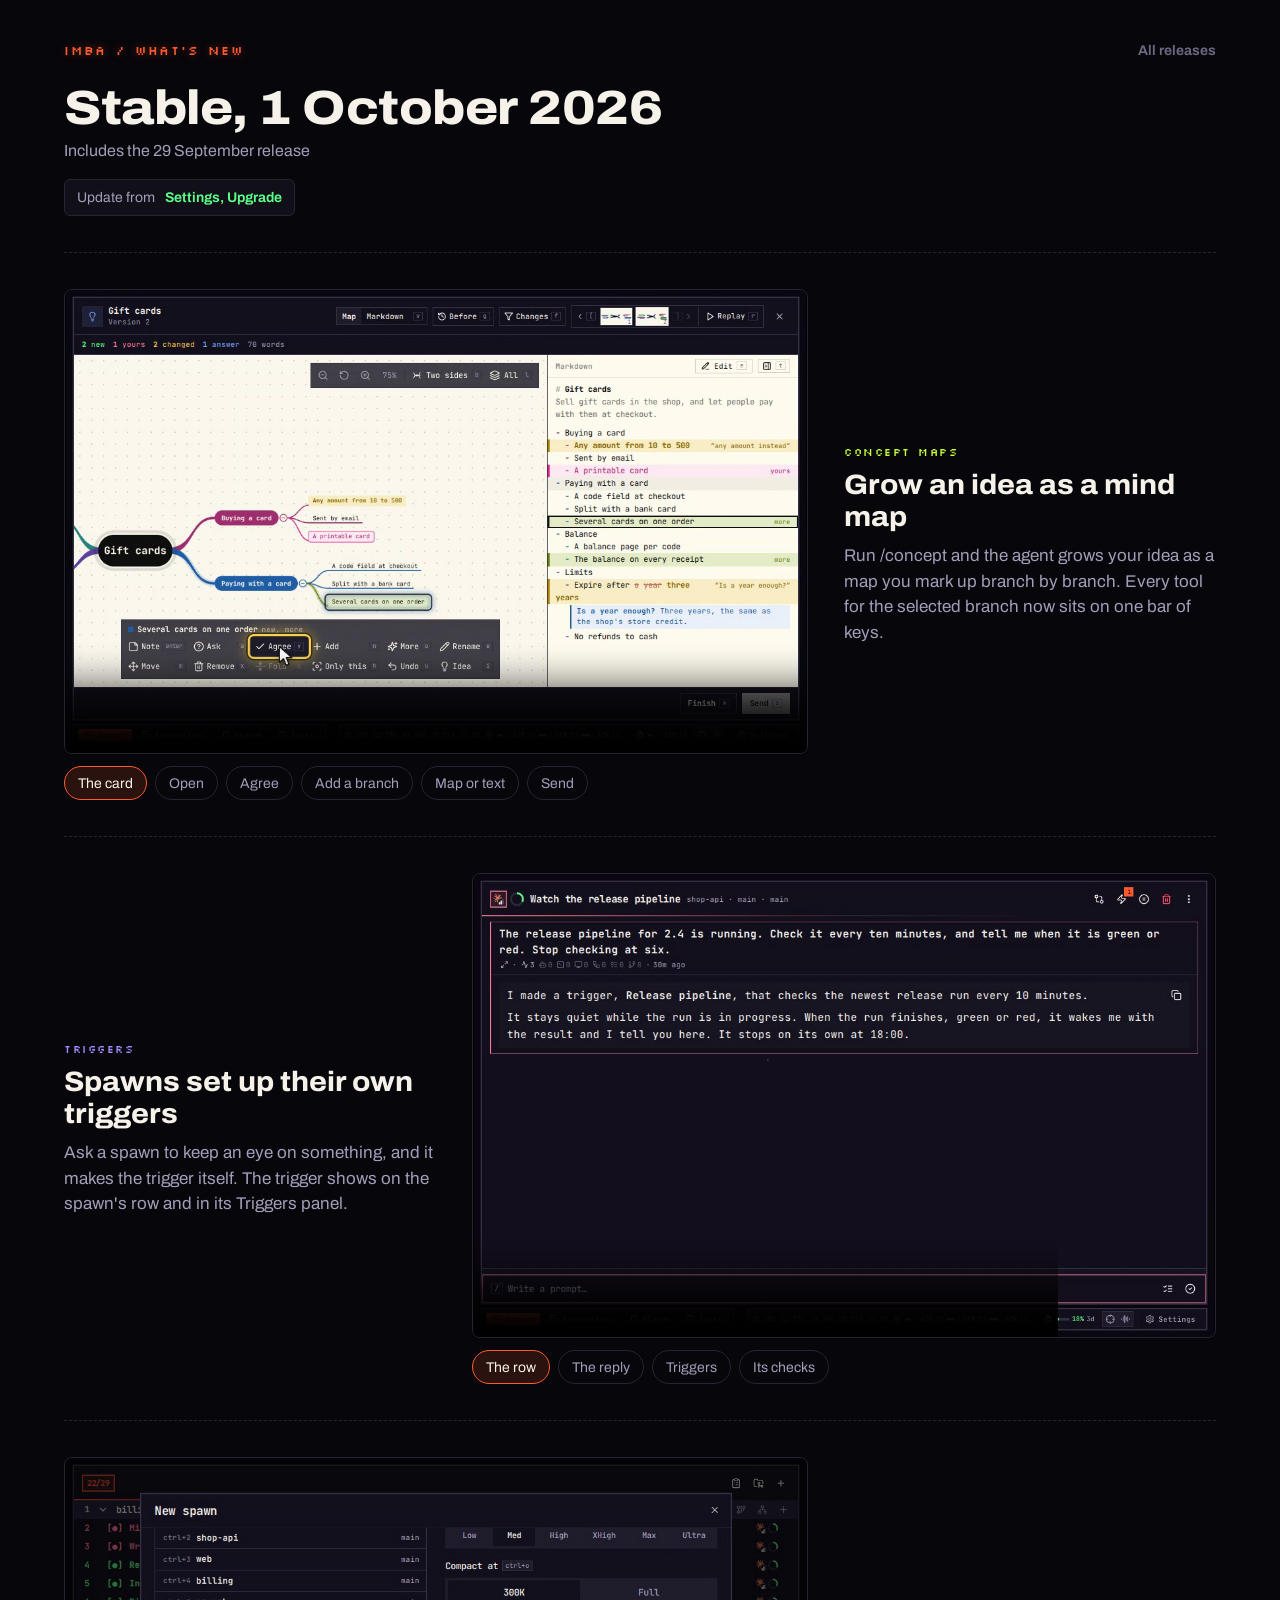
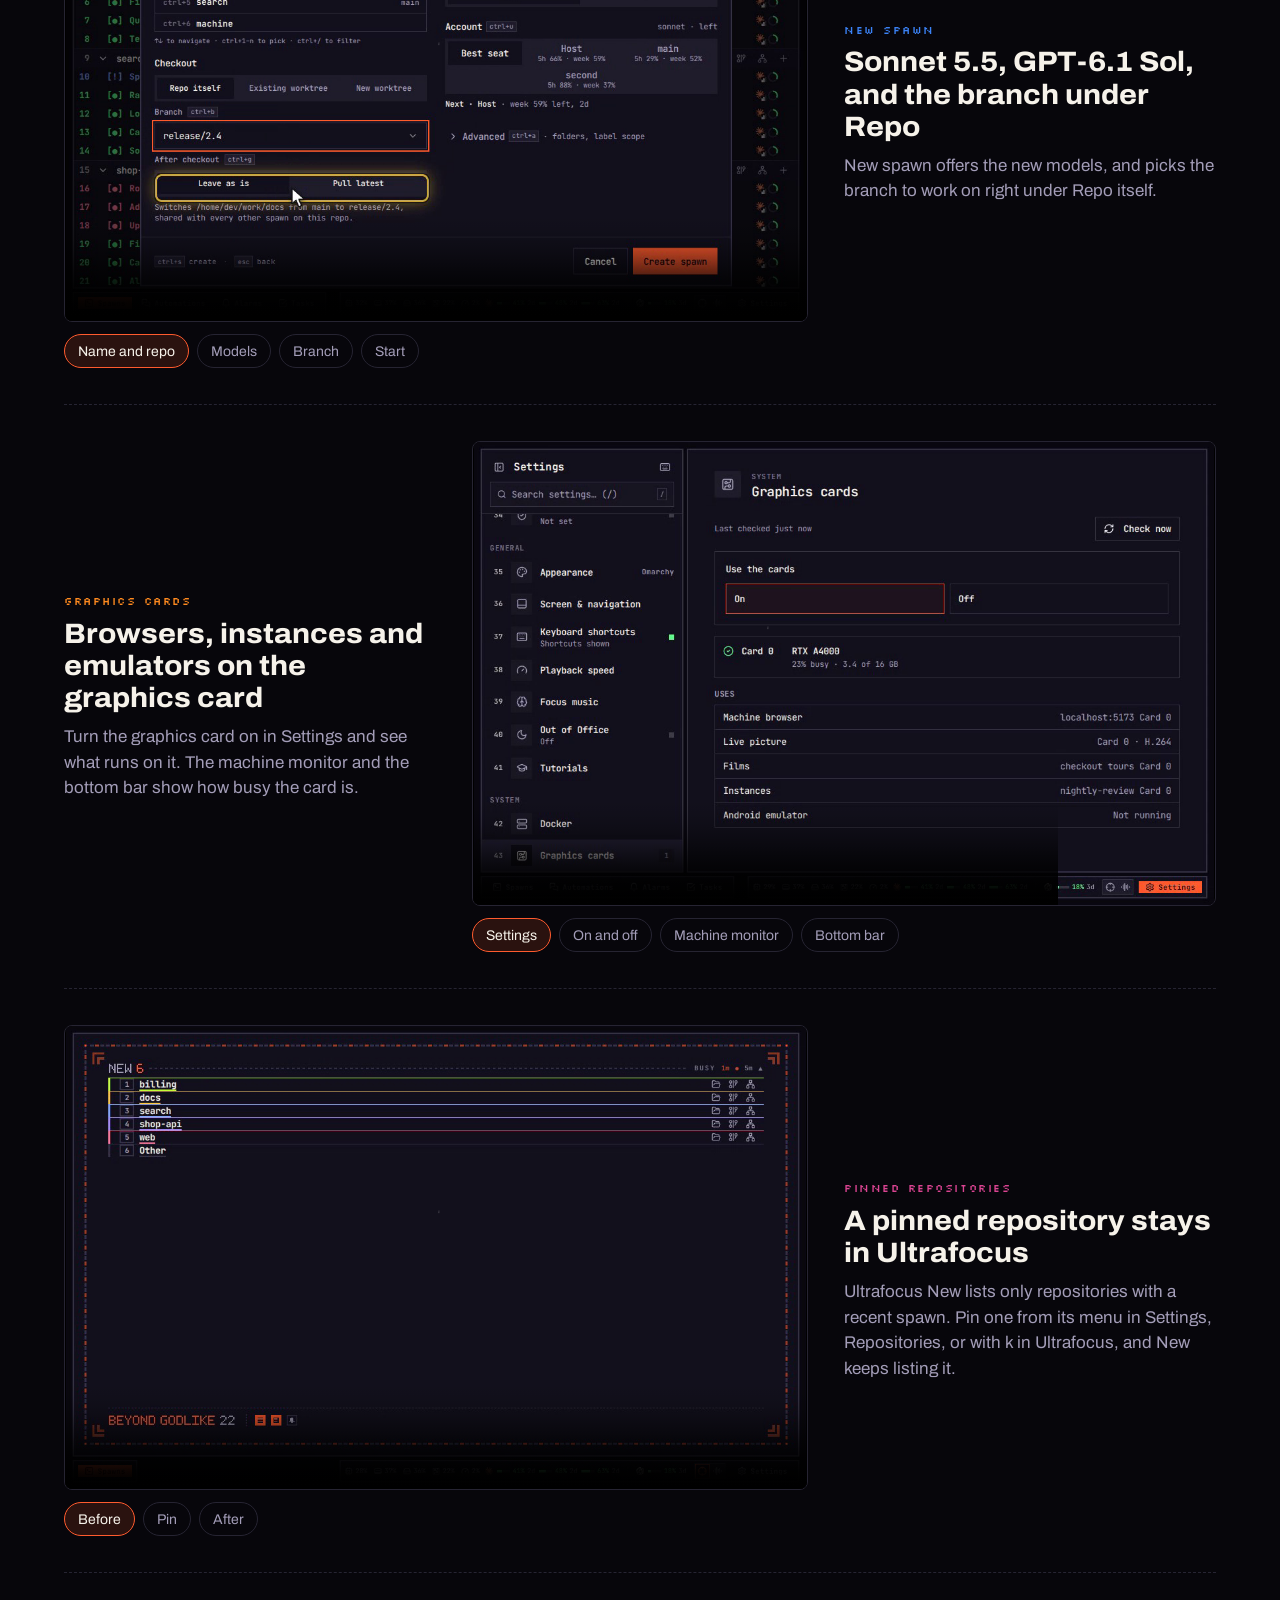
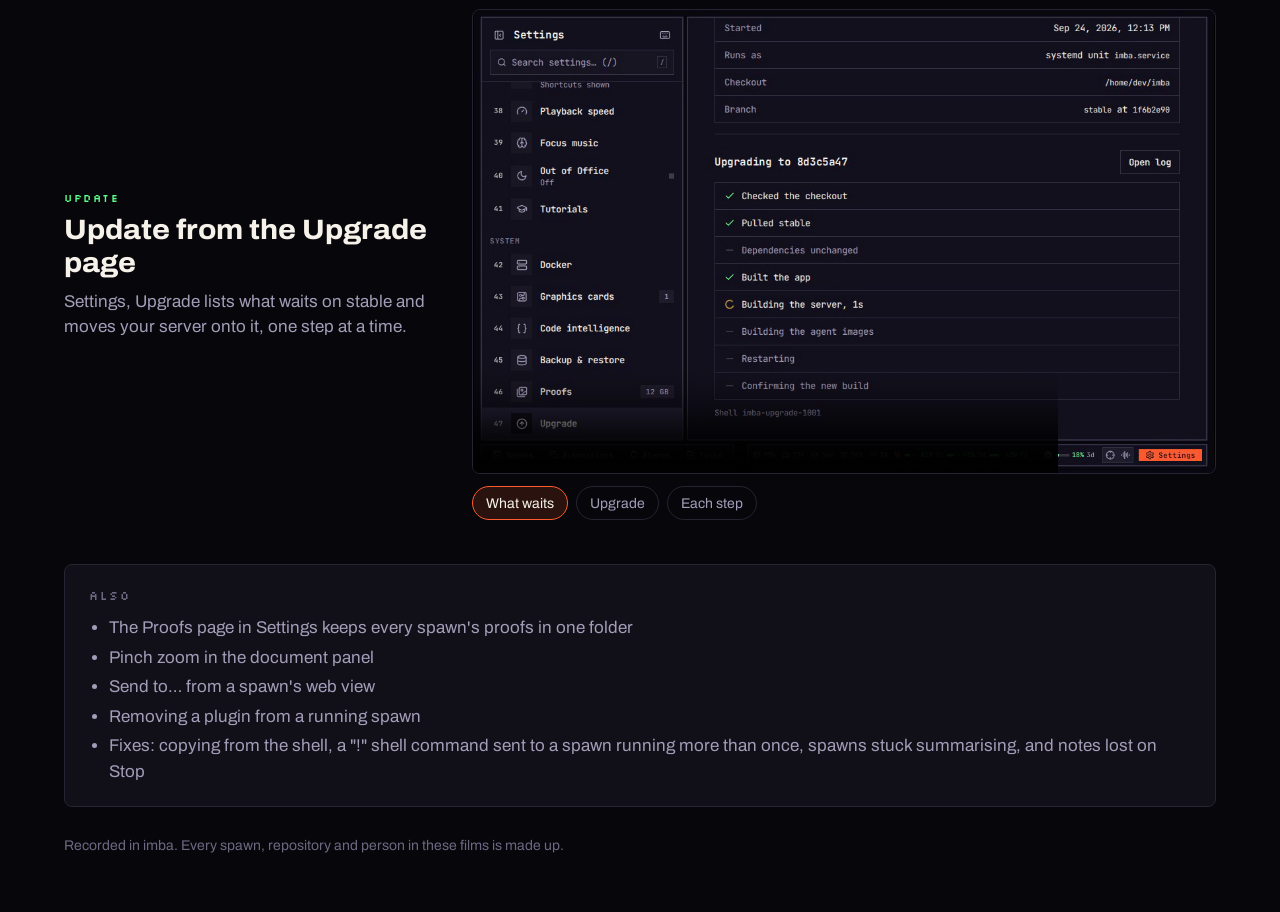
==== 2026-10-01/index.html @ af277b44 "Publish the imba stable of 1 October 2026" ====
<!doctype html>
<html lang="en">
<head>
<meta charset="utf-8">
<meta name="viewport" content="width=device-width, initial-scale=1">
<title>imba stable, 1 October 2026</title>
<meta name="description" content="Concept maps, spawns that set up their own triggers, Sonnet 5.5 and GPT-6.1 Sol, the graphics card, and pinned repositories in Ultrafocus.">
<meta name="robots" content="noindex">
<meta property="og:type" content="website">
<meta property="og:site_name" content="imba">
<meta property="og:title" content="imba stable, 1 October 2026">
<meta property="og:description" content="Concept maps, spawns that set up their own triggers, Sonnet 5.5 and GPT-6.1 Sol, the graphics card, and pinned repositories in Ultrafocus.">
<meta property="og:image" content="https://hr-hristov.github.io/imba-releases/films/2026-10-01/concept-maps.31a636cb1e.png">
<meta property="og:url" content="https://hr-hristov.github.io/imba-releases/2026-10-01/">
<meta name="twitter:card" content="summary_large_image">
<meta name="theme-color" content="#07060b">
<link rel="icon" href="data:,">
<link rel="stylesheet" href="../style.7ce4afb9b5.css">
</head>
<body>
<main class="page">
  <div class="top"><span class="brand">imba / what's new</span><a class="all" href="../">All releases</a></div>
  <h1>Stable, 1 October 2026</h1>
  <p class="covers">Includes the 29 September release</p>
  <div class="update">Update from <b>Settings, Upgrade</b></div>
  <section class="feature" id="concept-maps">
    <figure class="film">
      <video controls playsinline preload="none" poster="../films/2026-10-01/concept-maps.31a636cb1e.png" src="../films/2026-10-01/concept-maps.33aaf2418f.webm" aria-label="A gift card idea drawn as a mind map in imba, with the bar of keys under the selected branch"></video>
      <ol class="steps" aria-label="Steps"><li><button type="button">The card</button></li><li><button type="button">Open</button></li><li><button type="button">Agree</button></li><li><button type="button">Add a branch</button></li><li><button type="button">Map or text</button></li><li><button type="button">Send</button></li></ol>
      <script type="application/json">{"desktop":{"src":"../films/2026-10-01/concept-maps.33aaf2418f.webm","poster":"../films/2026-10-01/concept-maps.31a636cb1e.png","steps":[{"name":"The card","at":0},{"name":"Open","at":2.6},{"name":"Agree","at":6.5},{"name":"Add a branch","at":12.9},{"name":"Map or text","at":22.8},{"name":"Send","at":33.7}]},"phone":{"src":"../films/2026-10-01/concept-maps-phone.0046d58240.webm","poster":"../films/2026-10-01/concept-maps-phone.2d28d6ef54.png","steps":[{"name":"The card","at":0},{"name":"Open","at":2.6},{"name":"Agree","at":6.5},{"name":"Add a branch","at":13.1},{"name":"Map or text","at":23.3},{"name":"Send","at":29.3}]}}</script>
    </figure>
    <div class="words">
      <div class="tag">Concept maps</div>
      <h2>Grow an idea as a mind map</h2>
      <p>Run /concept and the agent grows your idea as a map you mark up branch by branch. Every tool for the selected branch now sits on one bar of keys.</p>
    </div>
  </section>
  <section class="feature" id="triggers">
    <figure class="film">
      <video controls playsinline preload="none" poster="../films/2026-10-01/triggers.7739bc390b.png" src="../films/2026-10-01/triggers.1f74fd65e1.webm" aria-label="A spawn in imba saying it made a trigger that checks the release run every 10 minutes"></video>
      <ol class="steps" aria-label="Steps"><li><button type="button">The row</button></li><li><button type="button">The reply</button></li><li><button type="button">Triggers</button></li><li><button type="button">Its checks</button></li></ol>
      <script type="application/json">{"desktop":{"src":"../films/2026-10-01/triggers.1f74fd65e1.webm","poster":"../films/2026-10-01/triggers.7739bc390b.png","steps":[{"name":"The row","at":0},{"name":"The reply","at":3},{"name":"Triggers","at":8.5},{"name":"Its checks","at":13}]},"phone":{"src":"../films/2026-10-01/triggers-phone.0019f3f002.webm","poster":"../films/2026-10-01/triggers-phone.35db92acb9.png","steps":[{"name":"The row","at":0},{"name":"The reply","at":3},{"name":"Triggers","at":8.4},{"name":"Its checks","at":13.1}]}}</script>
    </figure>
    <div class="words">
      <div class="tag">Triggers</div>
      <h2>Spawns set up their own triggers</h2>
      <p>Ask a spawn to keep an eye on something, and it makes the trigger itself. The trigger shows on the spawn&#39;s row and in its Triggers panel.</p>
    </div>
  </section>
  <section class="feature" id="new-spawn">
    <figure class="film">
      <video controls playsinline preload="none" poster="../films/2026-10-01/new-spawn.b2b8fabaf5.png" src="../films/2026-10-01/new-spawn.434d00c2bd.webm" aria-label="The New spawn dialog in imba with Sonnet chosen and the release/2.4 branch picked under Repo itself"></video>
      <ol class="steps" aria-label="Steps"><li><button type="button">Name and repo</button></li><li><button type="button">Models</button></li><li><button type="button">Branch</button></li><li><button type="button">Start</button></li></ol>
      <script type="application/json">{"desktop":{"src":"../films/2026-10-01/new-spawn.434d00c2bd.webm","poster":"../films/2026-10-01/new-spawn.b2b8fabaf5.png","steps":[{"name":"Name and repo","at":0},{"name":"Models","at":7.6},{"name":"Branch","at":14.5},{"name":"Start","at":22.6}]},"phone":{"src":"../films/2026-10-01/new-spawn-phone.2c2dd1fdad.webm","poster":"../films/2026-10-01/new-spawn-phone.a1cbc6c226.png","steps":[{"name":"Name and repo","at":0},{"name":"Models","at":7.3},{"name":"Branch","at":14.1},{"name":"Start","at":22.2}]}}</script>
    </figure>
    <div class="words">
      <div class="tag">New spawn</div>
      <h2>Sonnet 5.5, GPT-6.1 Sol, and the branch under Repo</h2>
      <p>New spawn offers the new models, and picks the branch to work on right under Repo itself.</p>
    </div>
  </section>
  <section class="feature" id="graphics-cards">
    <figure class="film">
      <video controls playsinline preload="none" poster="../films/2026-10-01/graphics-cards.ca583a077c.png" src="../films/2026-10-01/graphics-cards.892a28889f.webm" aria-label="The Graphics cards page in imba Settings, listing what runs on card 0"></video>
      <ol class="steps" aria-label="Steps"><li><button type="button">Settings</button></li><li><button type="button">On and off</button></li><li><button type="button">Machine monitor</button></li><li><button type="button">Bottom bar</button></li></ol>
      <script type="application/json">{"desktop":{"src":"../films/2026-10-01/graphics-cards.892a28889f.webm","poster":"../films/2026-10-01/graphics-cards.ca583a077c.png","steps":[{"name":"Settings","at":0},{"name":"On and off","at":3.4},{"name":"Machine monitor","at":9.7},{"name":"Bottom bar","at":17.8}]},"phone":{"src":"../films/2026-10-01/graphics-cards-phone.dde0120294.webm","poster":"../films/2026-10-01/graphics-cards-phone.be2ce13a4f.png","steps":[{"name":"Settings","at":0},{"name":"On and off","at":3.5},{"name":"Machine monitor","at":9.6}]}}</script>
    </figure>
    <div class="words">
      <div class="tag">Graphics cards</div>
      <h2>Browsers, instances and emulators on the graphics card</h2>
      <p>Turn the graphics card on in Settings and see what runs on it. The machine monitor and the bottom bar show how busy the card is.</p>
    </div>
  </section>
  <section class="feature" id="pinned-repositories">
    <figure class="film">
      <video controls playsinline preload="none" poster="../films/2026-10-01/pinned-repositories.dc77c89f1d.png" src="../films/2026-10-01/pinned-repositories.b983b091df.webm" aria-label="The Ultrafocus New column in imba with the pinned docs repository in its list"></video>
      <ol class="steps" aria-label="Steps"><li><button type="button">Before</button></li><li><button type="button">Pin</button></li><li><button type="button">After</button></li></ol>
      <script type="application/json">{"desktop":{"src":"../films/2026-10-01/pinned-repositories.b983b091df.webm","poster":"../films/2026-10-01/pinned-repositories.dc77c89f1d.png","steps":[{"name":"Before","at":0},{"name":"Pin","at":3.1},{"name":"After","at":9.9}]},"phone":{"src":"../films/2026-10-01/pinned-repositories-phone.75a562016d.webm","poster":"../films/2026-10-01/pinned-repositories-phone.d0b5d2808b.png","steps":[{"name":"Before","at":0},{"name":"Pin","at":3},{"name":"After","at":9.6}]}}</script>
    </figure>
    <div class="words">
      <div class="tag">Pinned repositories</div>
      <h2>A pinned repository stays in Ultrafocus</h2>
      <p>Ultrafocus New lists only repositories with a recent spawn. Pin one from its menu in Settings, Repositories, or with k in Ultrafocus, and New keeps listing it.</p>
    </div>
  </section>
  <section class="feature" id="upgrade">
    <figure class="film">
      <video controls playsinline preload="none" poster="../films/2026-10-01/upgrade.eccf33f365.png" src="../films/2026-10-01/upgrade.8da9194725.webm" aria-label="The Upgrade page in imba Settings moving a server onto the new stable, step by step"></video>
      <ol class="steps" aria-label="Steps"><li><button type="button">What waits</button></li><li><button type="button">Upgrade</button></li><li><button type="button">Each step</button></li></ol>
      <script type="application/json">{"desktop":{"src":"../films/2026-10-01/upgrade.8da9194725.webm","poster":"../films/2026-10-01/upgrade.eccf33f365.png","steps":[{"name":"What waits","at":0.1},{"name":"Upgrade","at":5.4},{"name":"Each step","at":9.9}]},"phone":{"src":"../films/2026-10-01/upgrade-phone.90c58eee08.webm","poster":"../films/2026-10-01/upgrade-phone.136b416f5f.png","steps":[{"name":"What waits","at":0},{"name":"Upgrade","at":5.4},{"name":"Each step","at":9.9}]}}</script>
    </figure>
    <div class="words">
      <div class="tag">Update</div>
      <h2>Update from the Upgrade page</h2>
      <p>Settings, Upgrade lists what waits on stable and moves your server onto it, one step at a time.</p>
    </div>
  </section>
  <section class="also">
    <h3>Also</h3>
    <ul>
      <li>The Proofs page in Settings keeps every spawn&#39;s proofs in one folder</li>
      <li>Pinch zoom in the document panel</li>
      <li>Send to… from a spawn&#39;s web view</li>
      <li>Removing a plugin from a running spawn</li>
      <li>Fixes: copying from the shell, a &quot;!&quot; shell command sent to a spawn running more than once, spawns stuck summarising, and notes lost on Stop</li>
    </ul>
  </section>
  <p class="note">Recorded in imba. Every spawn, repository and person in these films is made up.</p>
</main>
<script type="module" src="../player.895c71ae49.js"></script>
</body>
</html>
---- style.7ce4afb9b5.css ----
/* The colours and type of the imba website, so a release page reads as imba's
   own. The two fonts are the website's, kept in fonts/. */
@font-face {
  font-family: 'Archivo Variable';
  font-style: normal;
  font-display: swap;
  font-weight: 100 900;
  font-stretch: 62% 125%;
  src: url(fonts/archivo-latin-wdth-normal.e3a28eade2.woff2) format('woff2-variations');
}
@font-face {
  font-family: 'Silkscreen';
  font-style: normal;
  font-display: swap;
  font-weight: 400;
  src: url(fonts/silkscreen-latin-400-normal.e6c72ea470.woff2) format('woff2');
}

:root {
  --night: #07060b;
  --panel: #110f18;
  --line: #262432;
  --ink: #f6f2ea;
  --muted: #a39db8;
  --dim: #6d6882;
  --signal: #ff5b2e;
  --research: #c6ff3a;
  --build: #ff8a1f;
  --check: #a58bff;
  --proven: #5dff8a;
  --plan: #3b82f6;
  --done: #db4492;
  --sans: 'Archivo Variable', 'Archivo', system-ui, sans-serif;
  --pixel: 'Silkscreen', ui-monospace, monospace;
  --gutter: clamp(16px, 5vw, 64px);
  color-scheme: dark;
}

* { box-sizing: border-box; }
html { background: var(--night); }
body { margin: 0; background: var(--night); color: var(--ink); font-family: var(--sans); font-size: 17px; line-height: 1.5; -webkit-font-smoothing: antialiased; overflow-x: hidden; }
a { color: inherit; }
button { font: inherit; color: inherit; }

.page { max-width: 1320px; margin: 0 auto; padding: 40px var(--gutter) 56px; }
.top { display: flex; align-items: baseline; justify-content: space-between; gap: 16px; }
.brand { font-family: var(--pixel); font-size: 13px; letter-spacing: .14em; text-transform: uppercase; color: var(--signal); text-decoration: none; text-shadow: 0 0 10px rgba(255, 91, 46, .45); }
.top a.all { font-size: 14px; font-weight: 650; color: var(--dim); text-decoration: none; }
.top a.all:hover { color: var(--ink); }

h1 { margin: 22px 0 6px; font-size: clamp(30px, 5vw, 48px); line-height: 1.05; font-weight: 800; font-stretch: 112%; letter-spacing: -.01em; }
.covers { margin: 0; color: var(--muted); font-size: 16px; }
.update { margin: 16px 0 8px; display: inline-flex; flex-wrap: wrap; gap: 6px 10px; align-items: center; border: 1px solid var(--line); background: var(--panel); padding: 7px 12px; border-radius: 6px; font-size: 14px; color: var(--muted); }
.update b { color: var(--proven); font-weight: 650; }

/* One feature to a row: its film on one side, its words on the other,
   swapping sides down the page. */
.feature { display: grid; grid-template-columns: minmax(0, 2fr) minmax(0, 1fr); gap: 36px; align-items: center; padding: 36px 0; border-top: 1px dashed var(--line); }
.feature:first-of-type { margin-top: 28px; }
.feature:nth-of-type(even) { grid-template-columns: minmax(0, 1fr) minmax(0, 2fr); }
.feature:nth-of-type(even) .film { order: 2; }
.tag { font-family: var(--pixel); font-size: 11px; letter-spacing: .14em; text-transform: uppercase; }
.feature:nth-of-type(6n+1) .tag { color: var(--research); }
.feature:nth-of-type(6n+2) .tag { color: var(--check); }
.feature:nth-of-type(6n+3) .tag { color: var(--plan); }
.feature:nth-of-type(6n+4) .tag { color: var(--build); }
.feature:nth-of-type(6n+5) .tag { color: var(--done); }
.feature:nth-of-type(6n) .tag { color: var(--proven); }
h2 { margin: 8px 0 10px; font-size: clamp(21px, 2.4vw, 28px); line-height: 1.15; font-weight: 750; font-stretch: 106%; }
.feature p { margin: 0; color: var(--muted); }

.film { margin: 0; min-width: 0; }
.film video { display: block; width: 100%; height: auto; aspect-ratio: 1120 / 700; background: #000; border: 1px solid var(--line); border-radius: 8px; }
/* The phone cut is a whole phone screen: it keeps to most of the screen's
   height, so the strip under it stays in view. */
.film[data-cut='phone'] video { width: min(100%, calc(72svh * 390 / 844)); aspect-ratio: 390 / 844; margin: 0 auto; }
.steps { list-style: none; margin: 0; padding: 12px 0 0; display: flex; flex-wrap: wrap; gap: 8px; }
.film[data-cut='phone'] .steps { justify-content: center; }
.steps button { min-height: 34px; border: 1px solid var(--line); background: transparent; color: var(--muted); border-radius: 999px; padding: 4px 13px; font-size: 14px; cursor: pointer; transition: border-color .2s, background .2s, color .2s; }
.steps button:hover { border-color: var(--ink); }
.steps .past button { color: var(--ink); }
.steps .now button { border-color: var(--signal); color: var(--ink); background: rgba(255, 91, 46, .14); }

.also { margin-top: 8px; padding: 22px 24px; border: 1px solid var(--line); background: var(--panel); border-radius: 8px; }
.also h3 { margin: 0 0 10px; font-family: var(--pixel); font-size: 12px; font-weight: 400; letter-spacing: .14em; text-transform: uppercase; color: var(--dim); }
.also ul { margin: 0; padding-left: 20px; color: var(--muted); }
.also li + li { margin-top: 4px; }

.note { margin: 28px 0 0; color: var(--dim); font-size: 14px; }

/* The front page: every release, newest first. */
.releases { list-style: none; margin: 28px 0 0; padding: 0; display: grid; gap: 16px; }
.release { display: grid; grid-template-columns: minmax(0, 1fr) minmax(0, 1.2fr); gap: 28px; align-items: center; padding: 22px; border: 1px solid var(--line); background: var(--panel); border-radius: 10px; text-decoration: none; transition: border-color .2s; }
.release:hover { border-color: var(--signal); }
.release img { display: block; width: 100%; height: auto; border: 1px solid var(--line); border-radius: 6px; }
.release h2 { margin-top: 0; }
.release .covers { font-size: 15px; }
.release ul { margin: 14px 0 0; padding: 0; list-style: none; display: flex; flex-wrap: wrap; gap: 8px; }
.release li { border: 1px solid var(--line); border-radius: 999px; padding: 3px 11px; font-size: 13px; color: var(--muted); }
.release .open { display: inline-block; margin-top: 16px; font-weight: 650; color: var(--signal); }

@media (max-width: 899px) {
  .feature, .feature:nth-of-type(even) { grid-template-columns: minmax(0, 1fr); gap: 16px; padding: 28px 0; }
  .feature:nth-of-type(even) .film { order: 0; }
  .release { grid-template-columns: minmax(0, 1fr); gap: 16px; padding: 16px; }
}
@media (max-width: 699px) {
  body { font-size: 16px; }
  .page { padding-top: 24px; }
  .steps { gap: 6px; }
  .steps button { min-height: 32px; padding: 3px 11px; font-size: 13px; }
  .also { padding: 16px; }
}
@media (prefers-reduced-motion: reduce) {
  .steps button, .release { transition: none; }
}
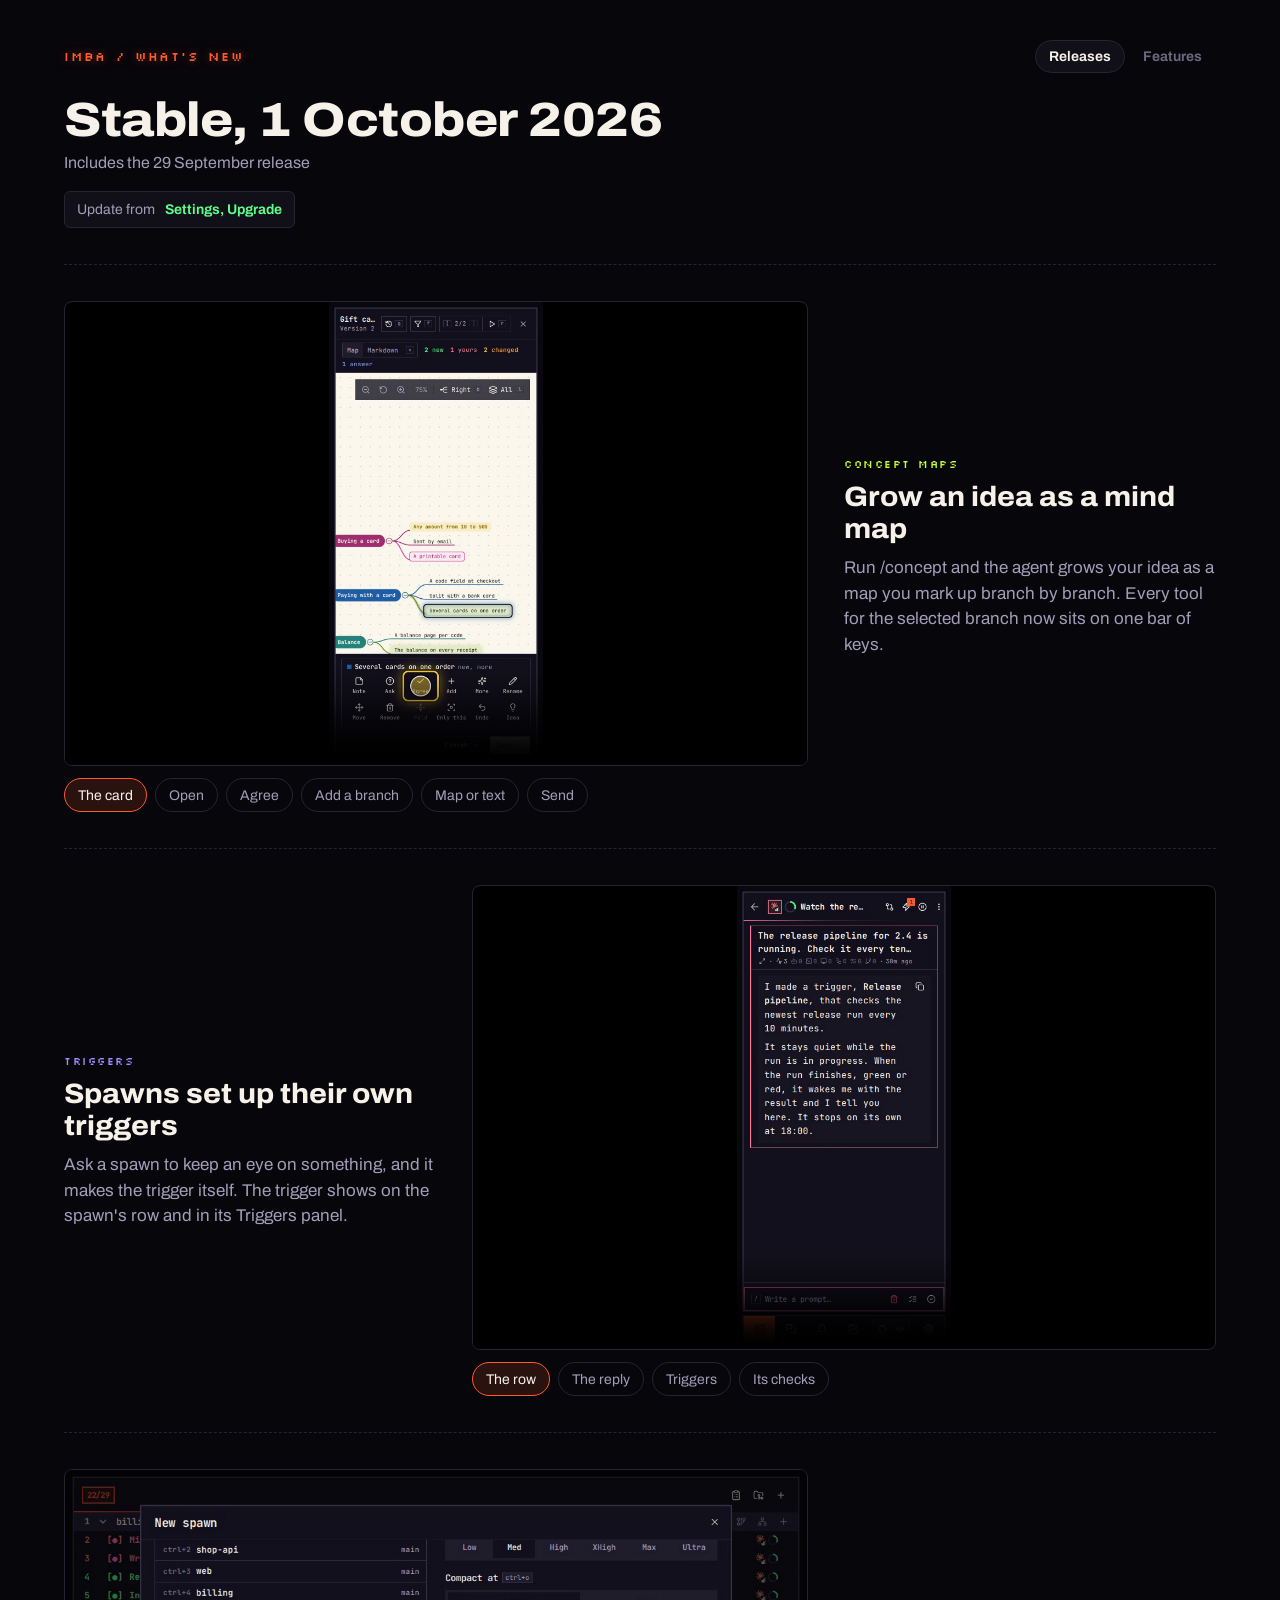
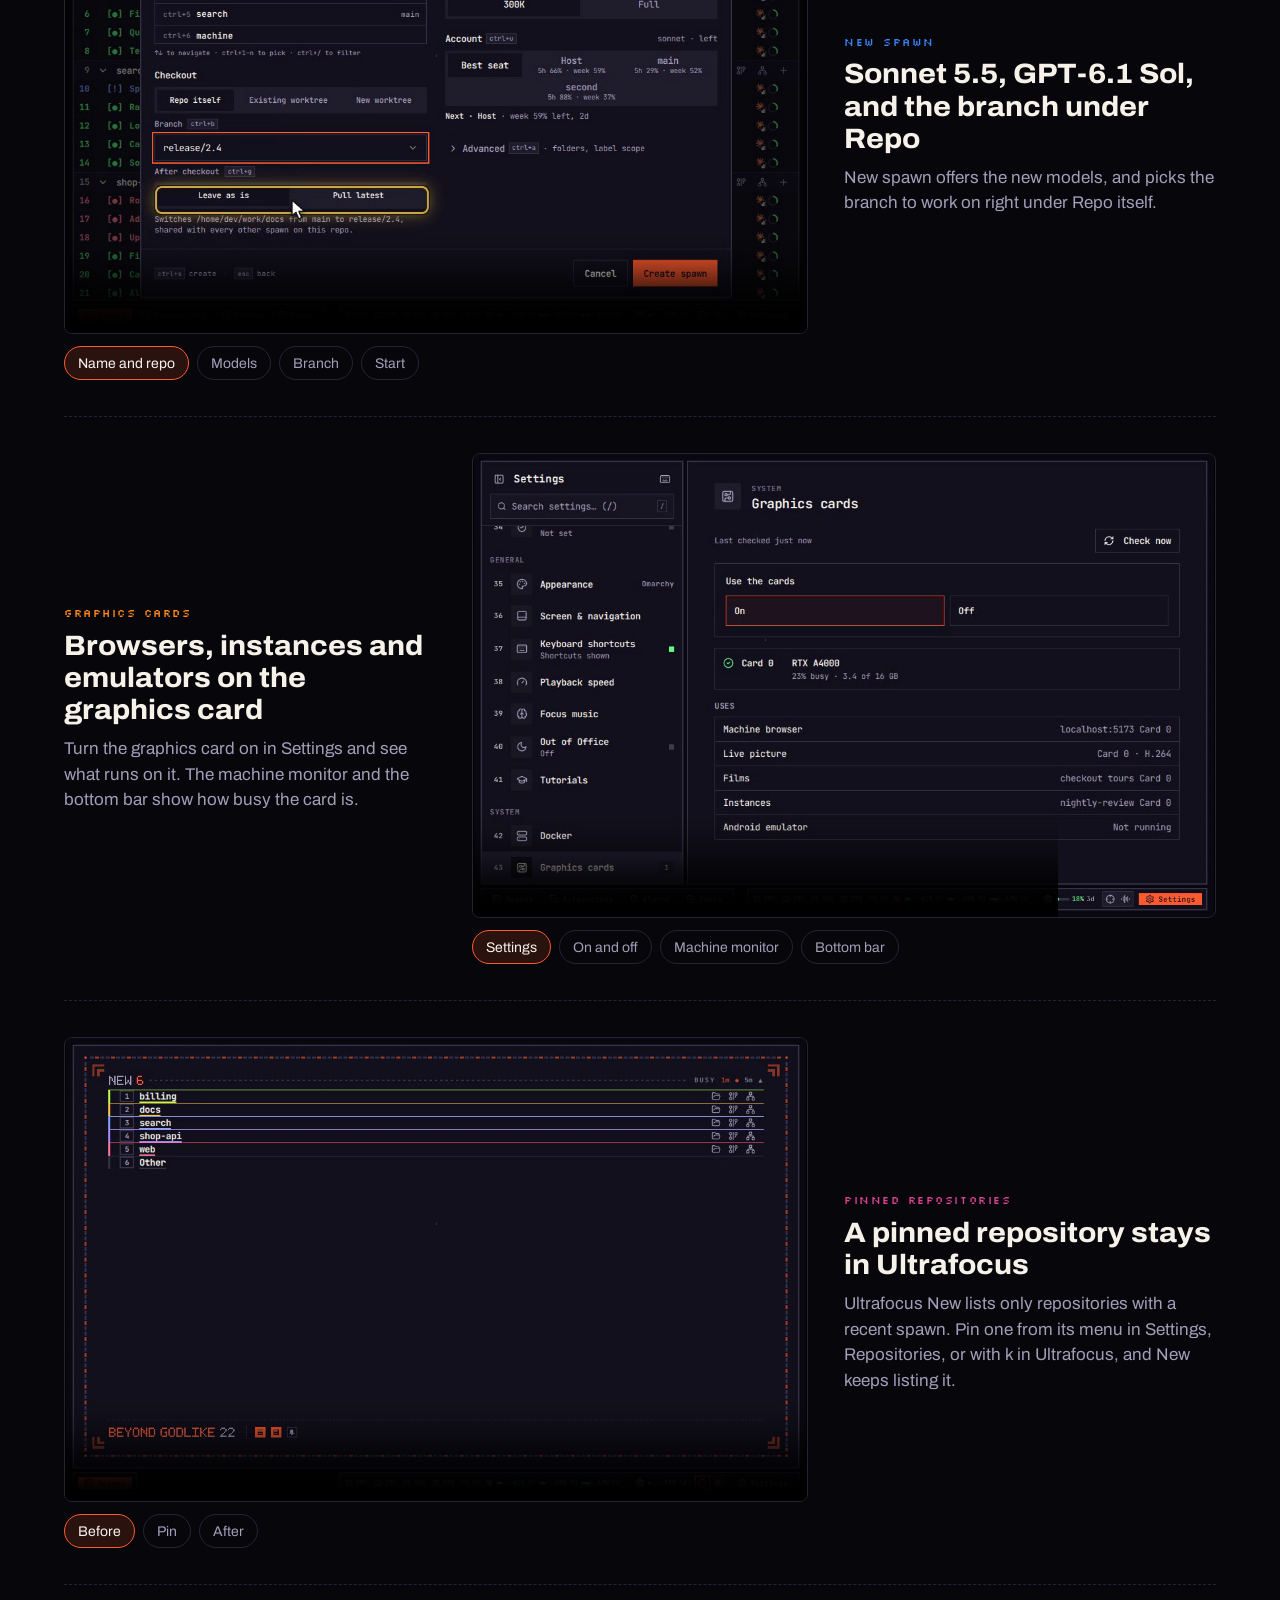
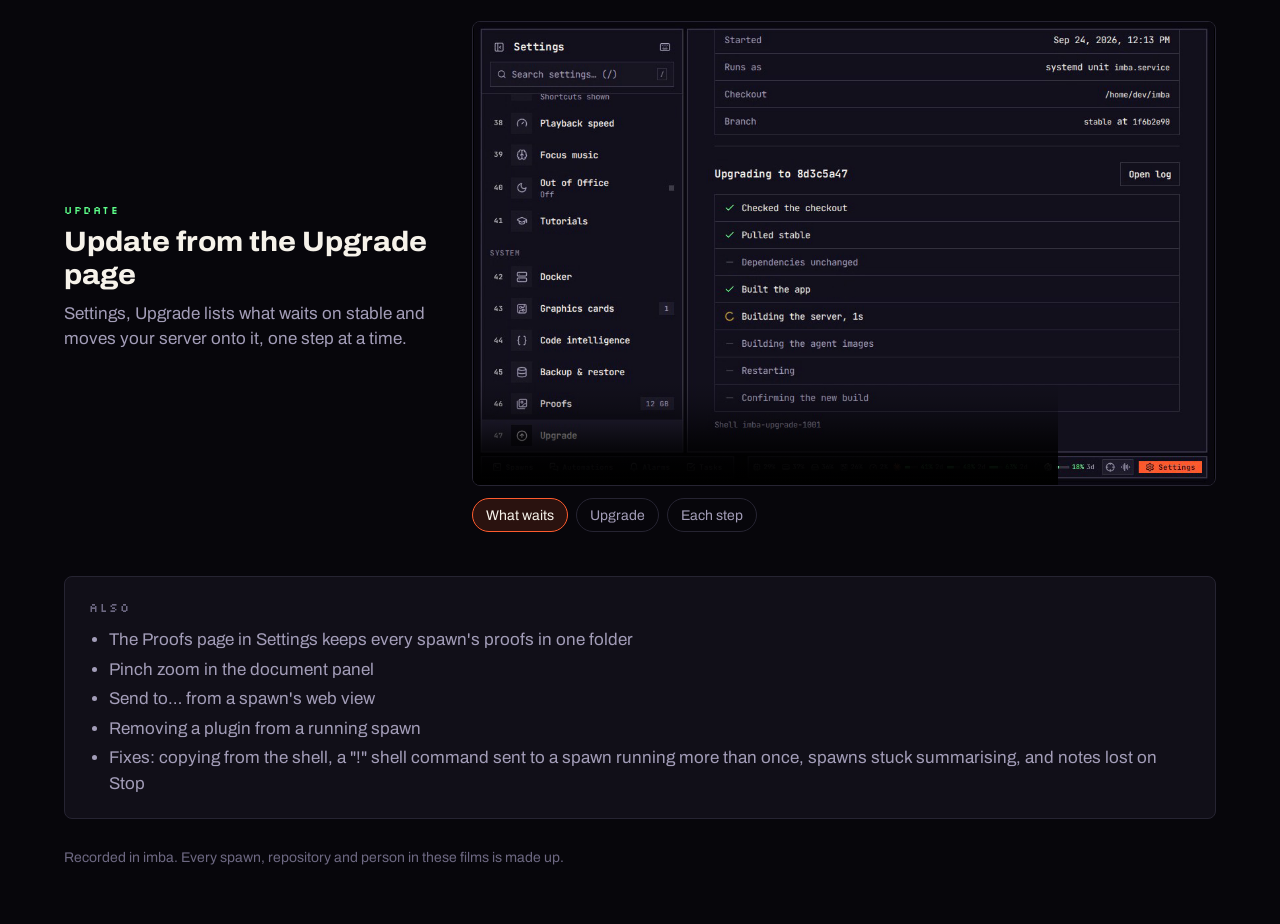
==== commit 4acd3f1d: "Add the Features tab and the Ultrafocus feature page" ====
--- a/2026-10-01/index.html
+++ b/2026-10-01/index.html
@@ -15,11 +15,11 @@
 <meta name="twitter:card" content="summary_large_image">
 <meta name="theme-color" content="#07060b">
 <link rel="icon" href="data:,">
-<link rel="stylesheet" href="../style.7ce4afb9b5.css">
+<link rel="stylesheet" href="../style.88853d428e.css">
 </head>
 <body>
 <main class="page">
-  <div class="top"><span class="brand">imba / what's new</span><a class="all" href="../">All releases</a></div>
+  <div class="top"><span class="brand">imba / what&#39;s new</span><nav class="tabs" aria-label="Sections"><a href="../" data-on>Releases</a><a href="../features/">Features</a></nav></div>
   <h1>Stable, 1 October 2026</h1>
   <p class="covers">Includes the 29 September release</p>
   <div class="update">Update from <b>Settings, Upgrade</b></div>
--- a/style.88853d428e.css
+++ b/style.88853d428e.css
@@ -0,0 +1,148 @@
+/* The colours and type of the imba website, so a release page reads as imba's
+   own. The two fonts are the website's, kept in fonts/. */
+@font-face {
+  font-family: 'Archivo Variable';
+  font-style: normal;
+  font-display: swap;
+  font-weight: 100 900;
+  font-stretch: 62% 125%;
+  src: url(fonts/archivo-latin-wdth-normal.e3a28eade2.woff2) format('woff2-variations');
+}
+@font-face {
+  font-family: 'Silkscreen';
+  font-style: normal;
+  font-display: swap;
+  font-weight: 400;
+  src: url(fonts/silkscreen-latin-400-normal.e6c72ea470.woff2) format('woff2');
+}
+
+:root {
+  --night: #07060b;
+  --panel: #110f18;
+  --line: #262432;
+  --ink: #f6f2ea;
+  --muted: #a39db8;
+  --dim: #6d6882;
+  --signal: #ff5b2e;
+  --research: #c6ff3a;
+  --build: #ff8a1f;
+  --check: #a58bff;
+  --proven: #5dff8a;
+  --plan: #3b82f6;
+  --done: #db4492;
+  --sans: 'Archivo Variable', 'Archivo', system-ui, sans-serif;
+  --pixel: 'Silkscreen', ui-monospace, monospace;
+  --gutter: clamp(16px, 5vw, 64px);
+  color-scheme: dark;
+}
+
+* { box-sizing: border-box; }
+html { background: var(--night); }
+body { margin: 0; background: var(--night); color: var(--ink); font-family: var(--sans); font-size: 17px; line-height: 1.5; -webkit-font-smoothing: antialiased; overflow-x: hidden; }
+a { color: inherit; }
+button { font: inherit; color: inherit; }
+
+.page { max-width: 1320px; margin: 0 auto; padding: 40px var(--gutter) 56px; }
+.top { display: flex; align-items: center; justify-content: space-between; gap: 16px; }
+.brand { font-family: var(--pixel); font-size: 13px; letter-spacing: .14em; text-transform: uppercase; color: var(--signal); text-decoration: none; text-shadow: 0 0 10px rgba(255, 91, 46, .45); white-space: nowrap; }
+/* The two tabs of the site: Releases and Features. */
+.tabs { display: flex; gap: 4px; }
+.tabs a { font-size: 14px; font-weight: 650; color: var(--dim); text-decoration: none; padding: 5px 13px; border: 1px solid transparent; border-radius: 999px; white-space: nowrap; transition: color .2s, border-color .2s; }
+.tabs a:hover { color: var(--ink); }
+.tabs a[data-on] { color: var(--ink); border-color: var(--line); background: var(--panel); }
+
+h1 { margin: 22px 0 6px; font-size: clamp(30px, 5vw, 48px); line-height: 1.05; font-weight: 800; font-stretch: 112%; letter-spacing: -.01em; }
+.covers { margin: 0; color: var(--muted); font-size: 16px; }
+.update { margin: 16px 0 8px; display: inline-flex; flex-wrap: wrap; gap: 6px 10px; align-items: center; border: 1px solid var(--line); background: var(--panel); padding: 7px 12px; border-radius: 6px; font-size: 14px; color: var(--muted); }
+.update b { color: var(--proven); font-weight: 650; }
+
+/* One feature to a row: its film on one side, its words on the other,
+   swapping sides down the page. */
+.feature { display: grid; grid-template-columns: minmax(0, 2fr) minmax(0, 1fr); gap: 36px; align-items: center; padding: 36px 0; border-top: 1px dashed var(--line); }
+.feature:first-of-type { margin-top: 28px; }
+.feature:nth-of-type(even) { grid-template-columns: minmax(0, 1fr) minmax(0, 2fr); }
+.feature:nth-of-type(even) .film { order: 2; }
+.tag { font-family: var(--pixel); font-size: 11px; letter-spacing: .14em; text-transform: uppercase; }
+.feature:nth-of-type(6n+1) .tag { color: var(--research); }
+.feature:nth-of-type(6n+2) .tag { color: var(--check); }
+.feature:nth-of-type(6n+3) .tag { color: var(--plan); }
+.feature:nth-of-type(6n+4) .tag { color: var(--build); }
+.feature:nth-of-type(6n+5) .tag { color: var(--done); }
+.feature:nth-of-type(6n) .tag { color: var(--proven); }
+h2 { margin: 8px 0 10px; font-size: clamp(21px, 2.4vw, 28px); line-height: 1.15; font-weight: 750; font-stretch: 106%; }
+.feature p { margin: 0; color: var(--muted); }
+
+.film { margin: 0; min-width: 0; }
+.film video { display: block; width: 100%; height: auto; aspect-ratio: 1120 / 700; background: #000; border: 1px solid var(--line); border-radius: 8px; }
+/* The phone cut is a whole phone screen: it keeps to most of the screen's
+   height, so the strip under it stays in view. */
+.film[data-cut='phone'] video { width: min(100%, calc(72svh * 390 / 844)); aspect-ratio: 390 / 844; margin: 0 auto; }
+.steps { list-style: none; margin: 0; padding: 12px 0 0; display: flex; flex-wrap: wrap; gap: 8px; }
+.film[data-cut='phone'] .steps { justify-content: center; }
+.steps button { min-height: 34px; border: 1px solid var(--line); background: transparent; color: var(--muted); border-radius: 999px; padding: 4px 13px; font-size: 14px; cursor: pointer; transition: border-color .2s, background .2s, color .2s; }
+.steps button:hover { border-color: var(--ink); }
+.steps .past button { color: var(--ink); }
+.steps .now button { border-color: var(--signal); color: var(--ink); background: rgba(255, 91, 46, .14); }
+
+.also, .keys { margin-top: 8px; padding: 22px 24px; border: 1px solid var(--line); background: var(--panel); border-radius: 8px; }
+.also h3, .keys h3 { margin: 0 0 10px; font-family: var(--pixel); font-size: 12px; font-weight: 400; letter-spacing: .14em; text-transform: uppercase; color: var(--dim); }
+.also ul { margin: 0; padding-left: 20px; color: var(--muted); }
+.also li + li { margin-top: 4px; }
+
+/* A feature page's keys: what each does, and its key, in groups. */
+.keys table { width: 100%; border-collapse: collapse; font-size: 15px; }
+.keys thead th { text-align: left; padding: 0 0 6px; font-size: 13px; font-weight: 650; color: var(--dim); }
+.keys thead th:last-child, .keys td.key { text-align: right; }
+.keys .group th { text-align: left; padding: 22px 0 6px; font-size: 14px; font-weight: 750; color: var(--signal); border-bottom: 1px solid var(--line); }
+.keys td { padding: 8px 0; border-bottom: 1px dashed var(--line); color: var(--muted); vertical-align: top; }
+.keys tbody tr:last-child td { border-bottom: 0; }
+.keys td.key { padding-left: 16px; white-space: nowrap; color: var(--dim); font-size: 13px; }
+kbd { font-family: ui-monospace, 'SFMono-Regular', Menlo, monospace; font-size: 13px; color: var(--ink); background: var(--night); border: 1px solid var(--line); border-bottom-width: 2px; border-radius: 5px; padding: 1px 7px; white-space: nowrap; }
+
+/* The Features tab: every feature in a table, each opening its page. */
+.features { width: 100%; margin-top: 28px; border-collapse: separate; border-spacing: 0; border: 1px solid var(--line); border-radius: 10px; background: var(--panel); overflow: hidden; }
+.features th { text-align: left; padding: 12px 20px; font-size: 13px; font-weight: 650; color: var(--dim); border-bottom: 1px solid var(--line); }
+.features td { padding: 20px; color: var(--muted); vertical-align: middle; }
+.features tr + tr td { border-top: 1px dashed var(--line); }
+.features .name a { display: grid; gap: 10px; width: 260px; text-decoration: none; font-size: 21px; font-weight: 750; font-stretch: 106%; color: var(--ink); }
+.features .name a:hover span { color: var(--signal); }
+.features .name img { display: block; width: 100%; height: auto; border: 1px solid var(--line); border-radius: 6px; }
+.features .count { white-space: nowrap; color: var(--dim); font-size: 14px; }
+
+.note { margin: 28px 0 0; color: var(--dim); font-size: 14px; }
+
+/* The front page: every release, newest first. */
+.releases { list-style: none; margin: 28px 0 0; padding: 0; display: grid; gap: 16px; }
+.release { display: grid; grid-template-columns: minmax(0, 1fr) minmax(0, 1.2fr); gap: 28px; align-items: center; padding: 22px; border: 1px solid var(--line); background: var(--panel); border-radius: 10px; text-decoration: none; transition: border-color .2s; }
+.release:hover { border-color: var(--signal); }
+.release img { display: block; width: 100%; height: auto; border: 1px solid var(--line); border-radius: 6px; }
+.release h2 { margin-top: 0; }
+.release .covers { font-size: 15px; }
+.release ul { margin: 14px 0 0; padding: 0; list-style: none; display: flex; flex-wrap: wrap; gap: 8px; }
+.release li { border: 1px solid var(--line); border-radius: 999px; padding: 3px 11px; font-size: 13px; color: var(--muted); }
+.release .open { display: inline-block; margin-top: 16px; font-weight: 650; color: var(--signal); }
+
+@media (max-width: 899px) {
+  .feature, .feature:nth-of-type(even) { grid-template-columns: minmax(0, 1fr); gap: 16px; padding: 28px 0; }
+  .feature:nth-of-type(even) .film { order: 0; }
+  .release { grid-template-columns: minmax(0, 1fr); gap: 16px; padding: 16px; }
+}
+@media (max-width: 699px) {
+  body { font-size: 16px; }
+  .page { padding-top: 24px; }
+  .steps { gap: 6px; }
+  .steps button { min-height: 32px; padding: 3px 11px; font-size: 13px; }
+  .also, .keys { padding: 16px; }
+  .tabs a { padding: 4px 10px; font-size: 13px; }
+  .keys table { font-size: 14px; }
+  .keys td.key { padding-left: 10px; }
+  /* On a phone each feature is a block of its own: picture, words, count. */
+  .features thead { position: absolute; width: 1px; height: 1px; overflow: hidden; clip: rect(0 0 0 0); }
+  .features tr, .features td { display: block; }
+  .features td { padding: 0 16px 12px; }
+  .features td.name { padding-top: 16px; }
+  .features .name a { width: auto; }
+}
+@media (prefers-reduced-motion: reduce) {
+  .steps button, .release, .tabs a { transition: none; }
+}
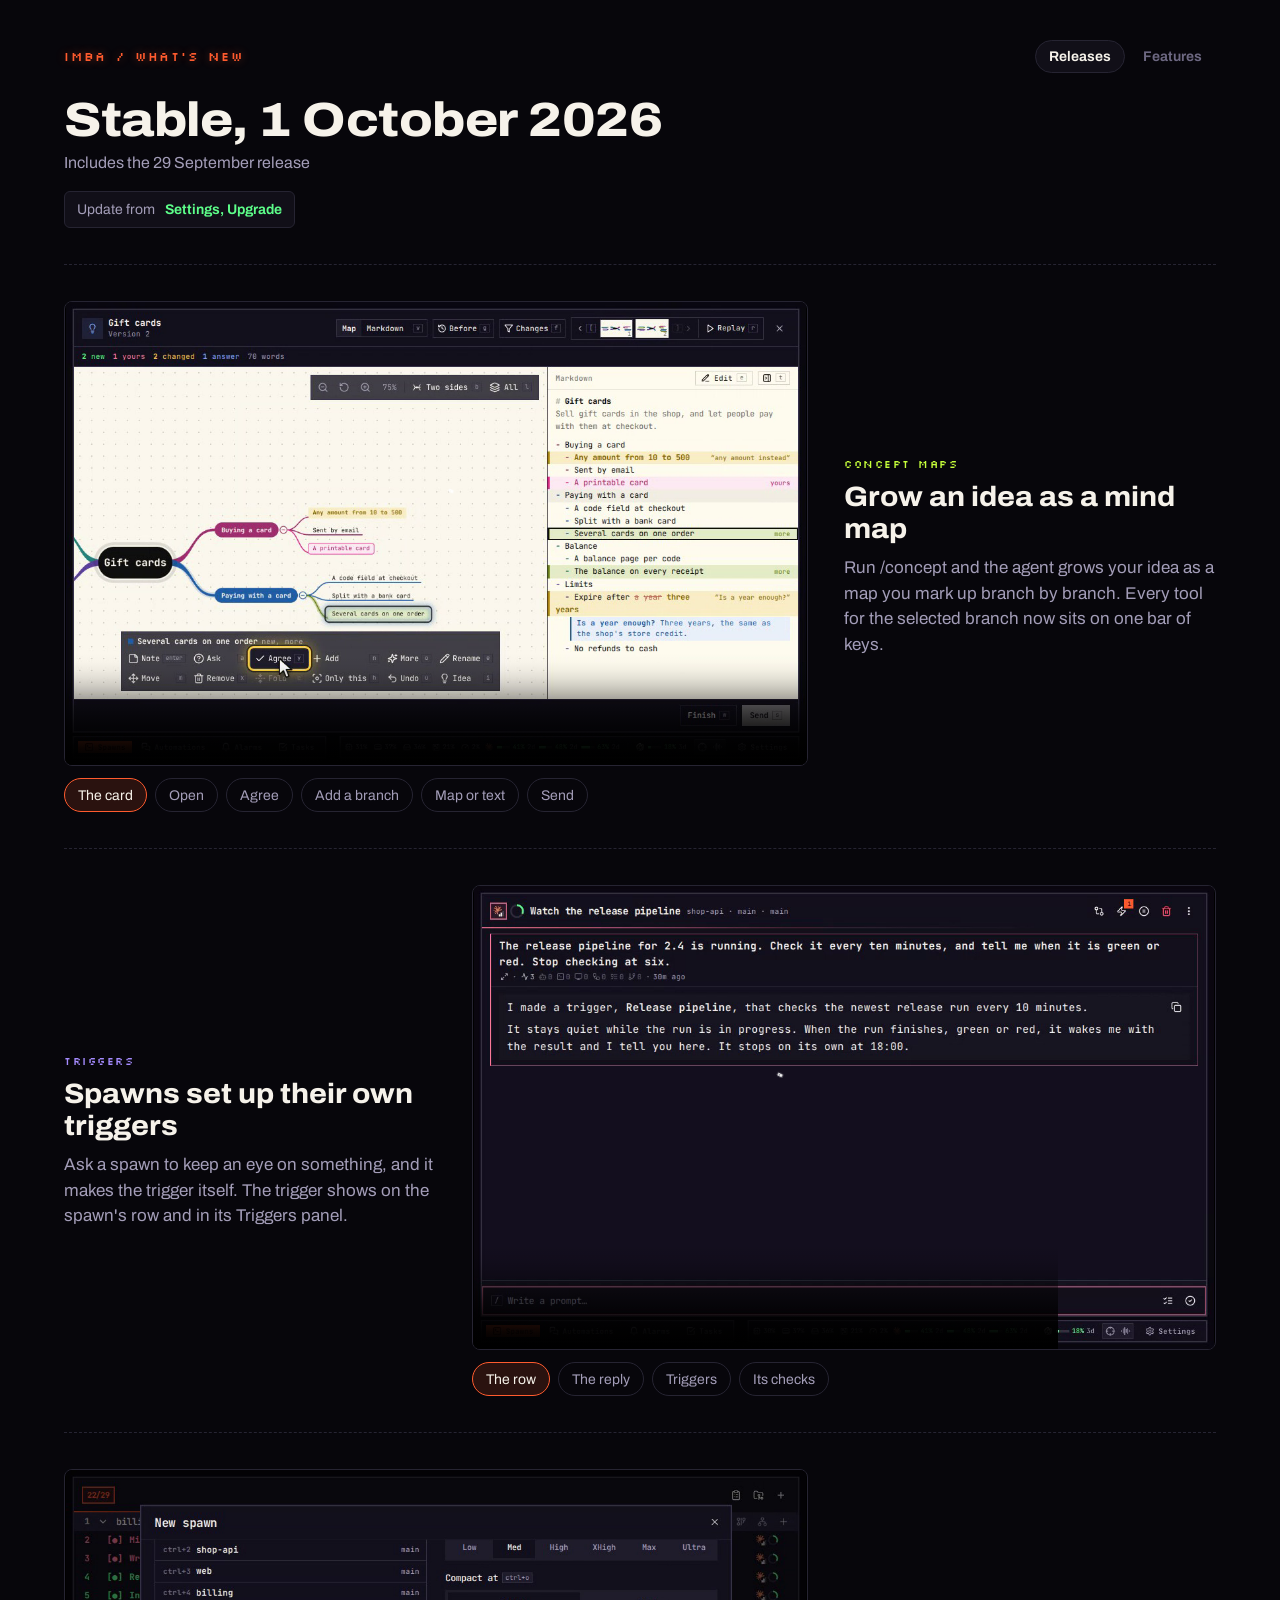
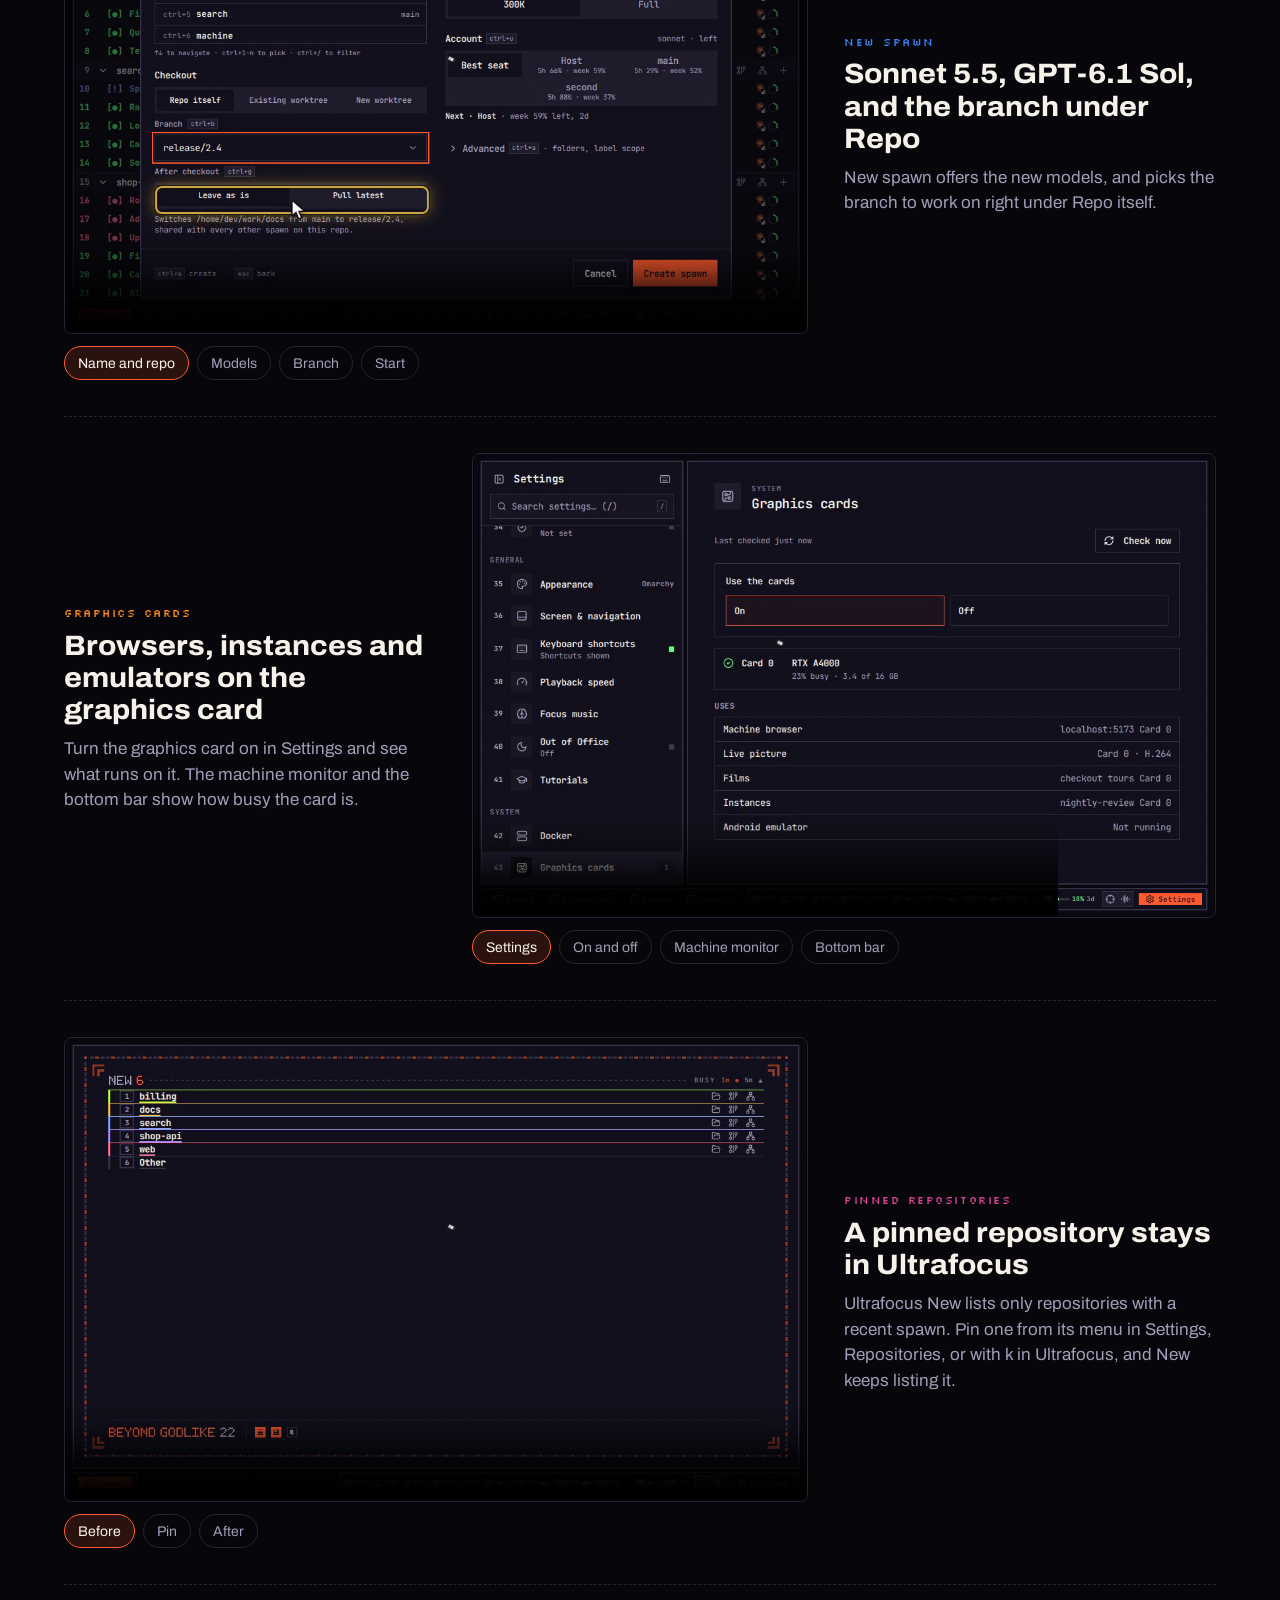
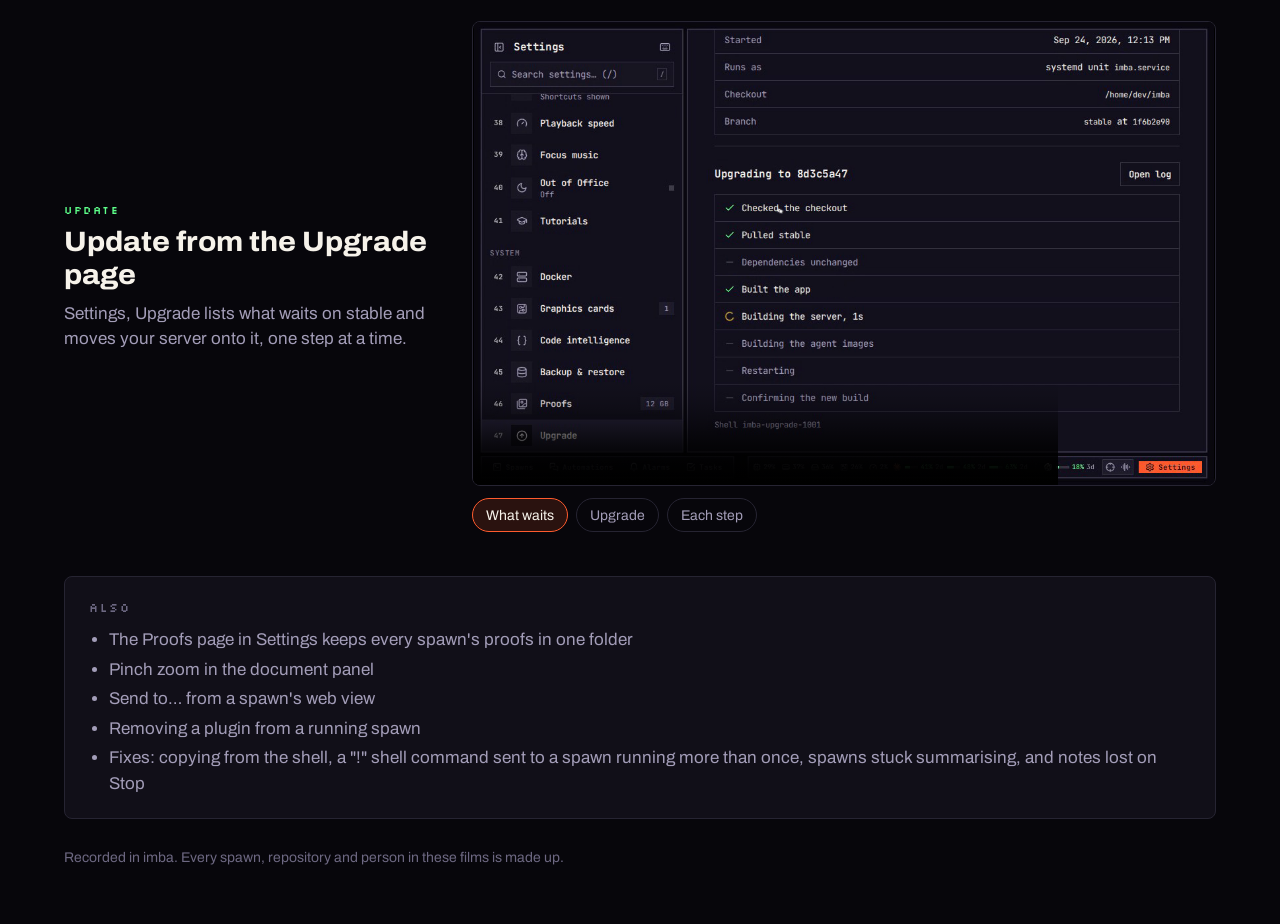
==== commit 707c9f7c: "Rebuild the Ultrafocus page around its idea" ====
--- a/2026-10-01/index.html
+++ b/2026-10-01/index.html
@@ -15,7 +15,7 @@
 <meta name="twitter:card" content="summary_large_image">
 <meta name="theme-color" content="#07060b">
 <link rel="icon" href="data:,">
-<link rel="stylesheet" href="../style.88853d428e.css">
+<link rel="stylesheet" href="../style.87a6f980c9.css">
 </head>
 <body>
 <main class="page">
--- a/style.87a6f980c9.css
+++ b/style.87a6f980c9.css
@@ -0,0 +1,162 @@
+/* The colours and type of the imba website, so a release page reads as imba's
+   own. The two fonts are the website's, kept in fonts/. */
+@font-face {
+  font-family: 'Archivo Variable';
+  font-style: normal;
+  font-display: swap;
+  font-weight: 100 900;
+  font-stretch: 62% 125%;
+  src: url(fonts/archivo-latin-wdth-normal.e3a28eade2.woff2) format('woff2-variations');
+}
+@font-face {
+  font-family: 'Silkscreen';
+  font-style: normal;
+  font-display: swap;
+  font-weight: 400;
+  src: url(fonts/silkscreen-latin-400-normal.e6c72ea470.woff2) format('woff2');
+}
+
+:root {
+  --night: #07060b;
+  --panel: #110f18;
+  --line: #262432;
+  --ink: #f6f2ea;
+  --muted: #a39db8;
+  --dim: #6d6882;
+  --signal: #ff5b2e;
+  --research: #c6ff3a;
+  --build: #ff8a1f;
+  --check: #a58bff;
+  --proven: #5dff8a;
+  --plan: #3b82f6;
+  --done: #db4492;
+  --sans: 'Archivo Variable', 'Archivo', system-ui, sans-serif;
+  --pixel: 'Silkscreen', ui-monospace, monospace;
+  --gutter: clamp(16px, 5vw, 64px);
+  color-scheme: dark;
+}
+
+* { box-sizing: border-box; }
+html { background: var(--night); }
+body { margin: 0; background: var(--night); color: var(--ink); font-family: var(--sans); font-size: 17px; line-height: 1.5; -webkit-font-smoothing: antialiased; overflow-x: hidden; }
+a { color: inherit; }
+button { font: inherit; color: inherit; }
+
+.page { max-width: 1320px; margin: 0 auto; padding: 40px var(--gutter) 56px; }
+.top { display: flex; align-items: center; justify-content: space-between; gap: 16px; }
+.brand { font-family: var(--pixel); font-size: 13px; letter-spacing: .14em; text-transform: uppercase; color: var(--signal); text-decoration: none; text-shadow: 0 0 10px rgba(255, 91, 46, .45); white-space: nowrap; }
+/* The two tabs of the site: Releases and Features. */
+.tabs { display: flex; gap: 4px; }
+.tabs a { font-size: 14px; font-weight: 650; color: var(--dim); text-decoration: none; padding: 5px 13px; border: 1px solid transparent; border-radius: 999px; white-space: nowrap; transition: color .2s, border-color .2s; }
+.tabs a:hover { color: var(--ink); }
+.tabs a[data-on] { color: var(--ink); border-color: var(--line); background: var(--panel); }
+
+h1 { margin: 22px 0 6px; font-size: clamp(30px, 5vw, 48px); line-height: 1.05; font-weight: 800; font-stretch: 112%; letter-spacing: -.01em; }
+.covers { margin: 0; color: var(--muted); font-size: 16px; }
+.update { margin: 16px 0 8px; display: inline-flex; flex-wrap: wrap; gap: 6px 10px; align-items: center; border: 1px solid var(--line); background: var(--panel); padding: 7px 12px; border-radius: 6px; font-size: 14px; color: var(--muted); }
+.update b { color: var(--proven); font-weight: 650; }
+
+/* A feature page opens on the idea behind the feature, set larger than the
+   words beside the films. */
+.idea { margin: 0; max-width: 40em; font-size: clamp(18px, 2vw, 21px); line-height: 1.45; color: var(--ink); }
+/* What the feature keeps on screen against what it leaves out, a pair a row. */
+.trade { width: 100%; margin: 20px 0 8px; border-collapse: separate; border-spacing: 0; border: 1px solid var(--line); border-radius: 10px; background: var(--panel); font-size: 15px; }
+.trade th { width: 50%; text-align: left; padding: 12px 20px; font-size: 13px; font-weight: 650; color: var(--dim); border-bottom: 1px solid var(--line); }
+.trade td { padding: 11px 20px; vertical-align: top; color: var(--ink); }
+.trade td + td { color: var(--dim); }
+.trade tr + tr td { border-top: 1px dashed var(--line); }
+.rest { margin: 18px 0 0; color: var(--muted); }
+
+/* One feature to a row: its film on one side, its words on the other,
+   swapping sides down the page. */
+.feature { display: grid; grid-template-columns: minmax(0, 2fr) minmax(0, 1fr); gap: 36px; align-items: center; padding: 36px 0; border-top: 1px dashed var(--line); }
+.feature:first-of-type { margin-top: 28px; }
+.feature:nth-of-type(even) { grid-template-columns: minmax(0, 1fr) minmax(0, 2fr); }
+.feature:nth-of-type(even) .film { order: 2; }
+.tag { font-family: var(--pixel); font-size: 11px; letter-spacing: .14em; text-transform: uppercase; }
+.feature:nth-of-type(6n+1) .tag { color: var(--research); }
+.feature:nth-of-type(6n+2) .tag { color: var(--check); }
+.feature:nth-of-type(6n+3) .tag { color: var(--plan); }
+.feature:nth-of-type(6n+4) .tag { color: var(--build); }
+.feature:nth-of-type(6n+5) .tag { color: var(--done); }
+.feature:nth-of-type(6n) .tag { color: var(--proven); }
+h2 { margin: 8px 0 10px; font-size: clamp(21px, 2.4vw, 28px); line-height: 1.15; font-weight: 750; font-stretch: 106%; }
+.feature p { margin: 0; color: var(--muted); }
+
+.film { margin: 0; min-width: 0; }
+.film video { display: block; width: 100%; height: auto; aspect-ratio: 1120 / 700; background: #000; border: 1px solid var(--line); border-radius: 8px; }
+/* The phone cut is a whole phone screen: it keeps to most of the screen's
+   height, so the strip under it stays in view. */
+.film[data-cut='phone'] video { width: min(100%, calc(72svh * 390 / 844)); aspect-ratio: 390 / 844; margin: 0 auto; }
+.steps { list-style: none; margin: 0; padding: 12px 0 0; display: flex; flex-wrap: wrap; gap: 8px; }
+.film[data-cut='phone'] .steps { justify-content: center; }
+.steps button { min-height: 34px; border: 1px solid var(--line); background: transparent; color: var(--muted); border-radius: 999px; padding: 4px 13px; font-size: 14px; cursor: pointer; transition: border-color .2s, background .2s, color .2s; }
+.steps button:hover { border-color: var(--ink); }
+.steps .past button { color: var(--ink); }
+.steps .now button { border-color: var(--signal); color: var(--ink); background: rgba(255, 91, 46, .14); }
+
+.also, .keys { margin-top: 8px; padding: 22px 24px; border: 1px solid var(--line); background: var(--panel); border-radius: 8px; }
+.also h3, .keys h3 { margin: 0 0 10px; font-family: var(--pixel); font-size: 12px; font-weight: 400; letter-spacing: .14em; text-transform: uppercase; color: var(--dim); }
+.also ul { margin: 0; padding-left: 20px; color: var(--muted); }
+.also li + li { margin-top: 4px; }
+
+/* A feature page's keys: what each does, and its key, in groups. */
+.keys table { width: 100%; border-collapse: collapse; font-size: 15px; }
+.keys thead th { text-align: left; padding: 0 0 6px; font-size: 13px; font-weight: 650; color: var(--dim); }
+.keys thead th:last-child, .keys td.key { text-align: right; }
+.keys .group th { text-align: left; padding: 22px 0 6px; font-size: 14px; font-weight: 750; color: var(--signal); border-bottom: 1px solid var(--line); }
+.keys td { padding: 8px 0; border-bottom: 1px dashed var(--line); color: var(--muted); vertical-align: top; }
+.keys tbody tr:last-child td { border-bottom: 0; }
+.keys td.key { padding-left: 16px; white-space: nowrap; color: var(--dim); font-size: 13px; }
+kbd { font-family: ui-monospace, 'SFMono-Regular', Menlo, monospace; font-size: 13px; color: var(--ink); background: var(--night); border: 1px solid var(--line); border-bottom-width: 2px; border-radius: 5px; padding: 1px 7px; white-space: nowrap; }
+
+/* The Features tab: every feature in a table, each opening its page. */
+.features { width: 100%; margin-top: 28px; border-collapse: separate; border-spacing: 0; border: 1px solid var(--line); border-radius: 10px; background: var(--panel); overflow: hidden; }
+.features th { text-align: left; padding: 12px 20px; font-size: 13px; font-weight: 650; color: var(--dim); border-bottom: 1px solid var(--line); }
+.features td { padding: 20px; color: var(--muted); vertical-align: middle; }
+.features tr + tr td { border-top: 1px dashed var(--line); }
+.features .name a { display: grid; gap: 10px; width: 260px; text-decoration: none; font-size: 21px; font-weight: 750; font-stretch: 106%; color: var(--ink); }
+.features .name a:hover span { color: var(--signal); }
+.features .name img { display: block; width: 100%; height: auto; border: 1px solid var(--line); border-radius: 6px; }
+.features .count { white-space: nowrap; color: var(--dim); font-size: 14px; }
+
+.note { margin: 28px 0 0; color: var(--dim); font-size: 14px; }
+
+/* The front page: every release, newest first. */
+.releases { list-style: none; margin: 28px 0 0; padding: 0; display: grid; gap: 16px; }
+.release { display: grid; grid-template-columns: minmax(0, 1fr) minmax(0, 1.2fr); gap: 28px; align-items: center; padding: 22px; border: 1px solid var(--line); background: var(--panel); border-radius: 10px; text-decoration: none; transition: border-color .2s; }
+.release:hover { border-color: var(--signal); }
+.release img { display: block; width: 100%; height: auto; border: 1px solid var(--line); border-radius: 6px; }
+.release h2 { margin-top: 0; }
+.release .covers { font-size: 15px; }
+.release ul { margin: 14px 0 0; padding: 0; list-style: none; display: flex; flex-wrap: wrap; gap: 8px; }
+.release li { border: 1px solid var(--line); border-radius: 999px; padding: 3px 11px; font-size: 13px; color: var(--muted); }
+.release .open { display: inline-block; margin-top: 16px; font-weight: 650; color: var(--signal); }
+
+@media (max-width: 899px) {
+  .feature, .feature:nth-of-type(even) { grid-template-columns: minmax(0, 1fr); gap: 16px; padding: 28px 0; }
+  .feature:nth-of-type(even) .film { order: 0; }
+  .release { grid-template-columns: minmax(0, 1fr); gap: 16px; padding: 16px; }
+}
+@media (max-width: 699px) {
+  body { font-size: 16px; }
+  .page { padding-top: 24px; }
+  .steps { gap: 6px; }
+  .steps button { min-height: 32px; padding: 3px 11px; font-size: 13px; }
+  .also, .keys { padding: 16px; }
+  .tabs a { padding: 4px 10px; font-size: 13px; }
+  .keys table { font-size: 14px; }
+  .keys td.key { padding-left: 10px; }
+  .idea { font-size: 17px; }
+  .trade { font-size: 14px; }
+  .trade th, .trade td { padding: 9px 12px; }
+  /* On a phone each feature is a block of its own: picture, words, count. */
+  .features thead { position: absolute; width: 1px; height: 1px; overflow: hidden; clip: rect(0 0 0 0); }
+  .features tr, .features td { display: block; }
+  .features td { padding: 0 16px 12px; }
+  .features td.name { padding-top: 16px; }
+  .features .name a { width: auto; }
+}
+@media (prefers-reduced-motion: reduce) {
+  .steps button, .release, .tabs a { transition: none; }
+}
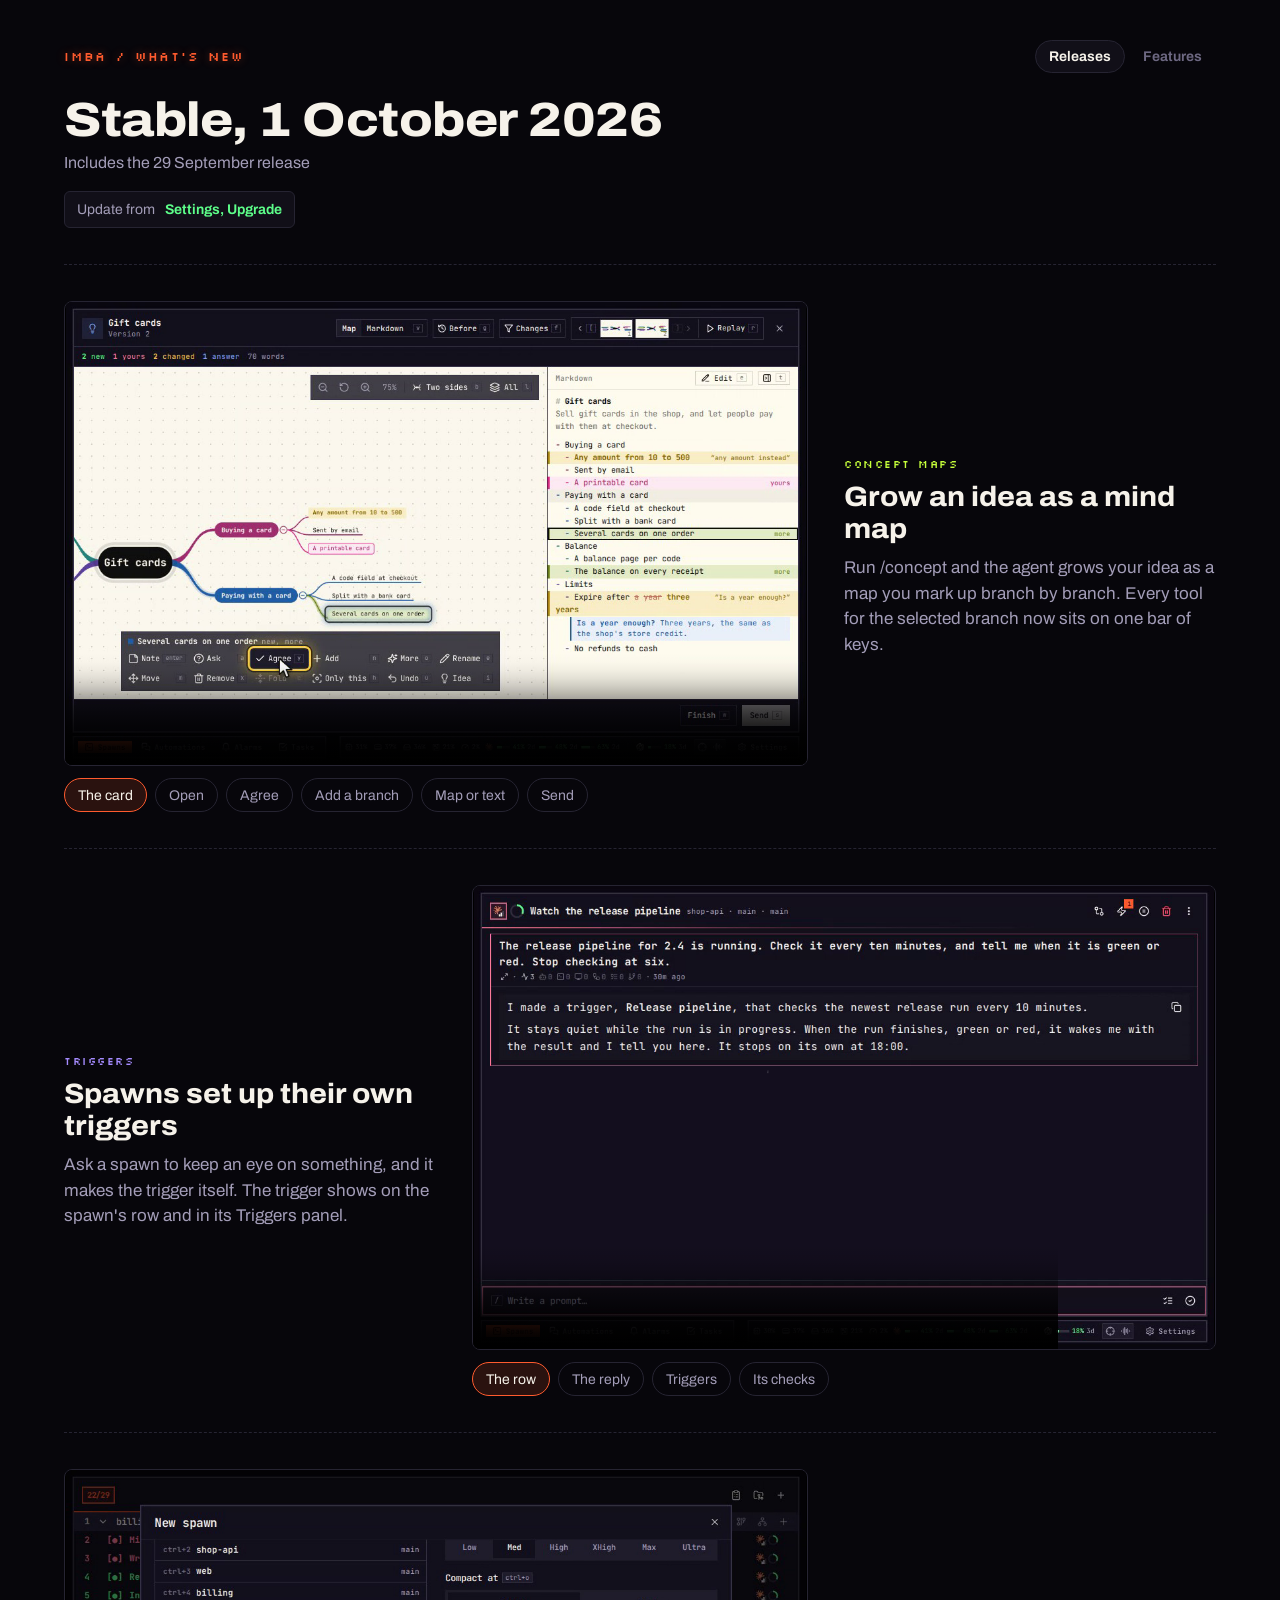
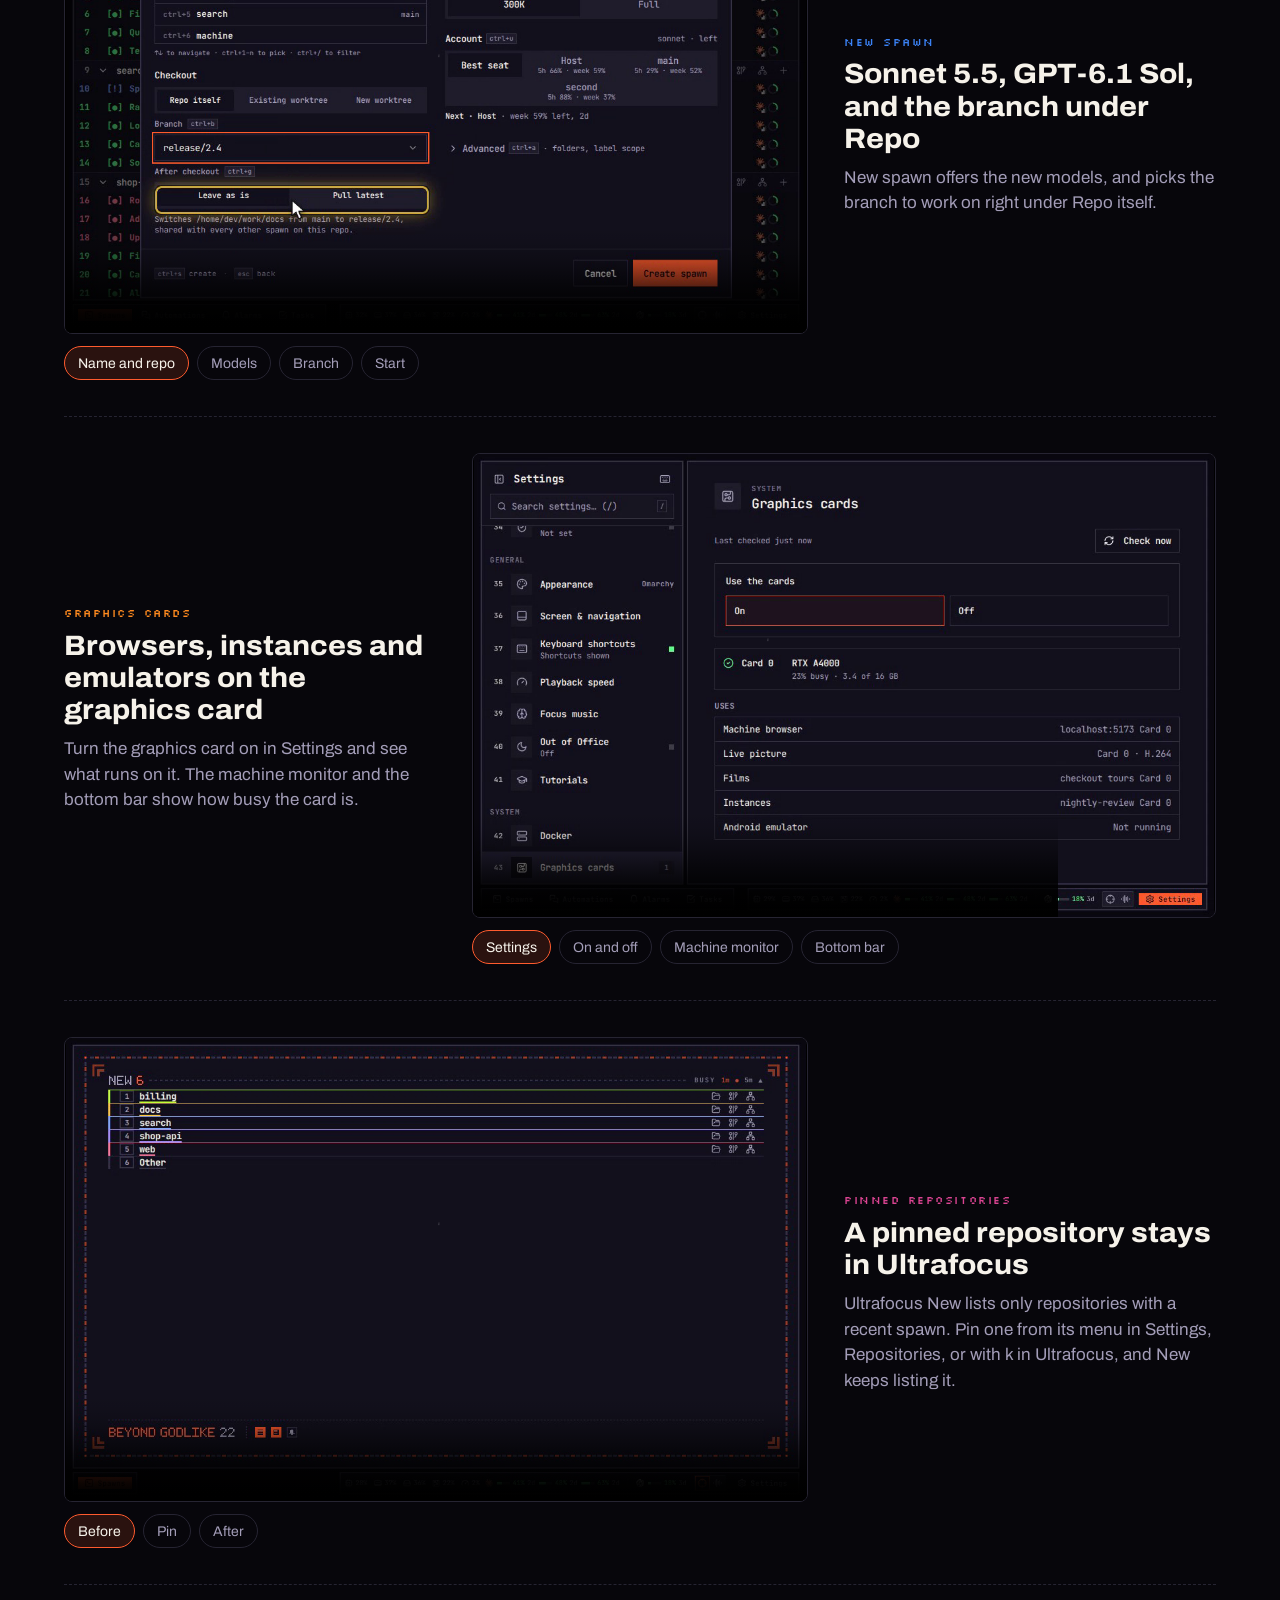
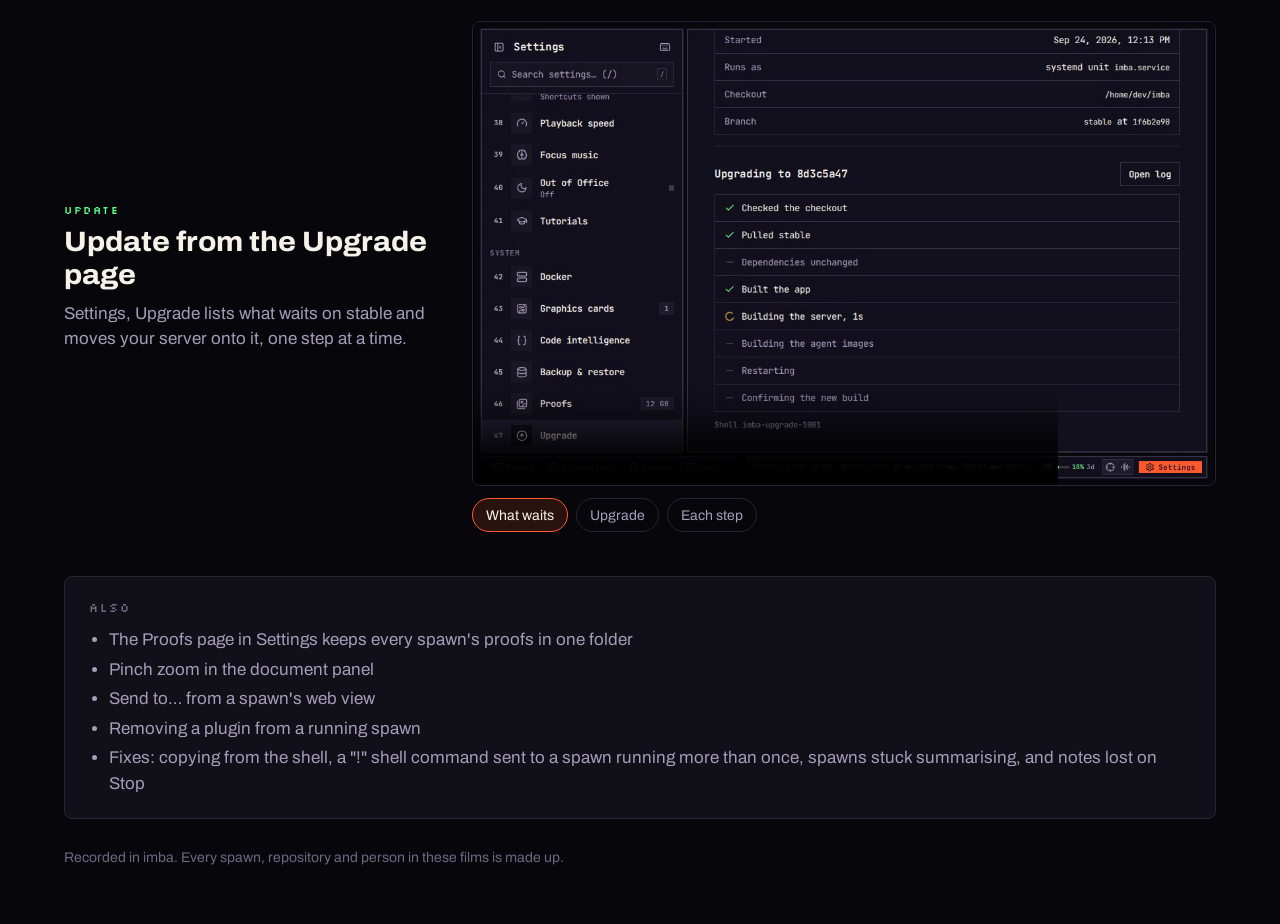
==== commit fb65f6d0: "Tell the Ultrafocus page as six traps and their answers" ====
--- a/2026-10-01/index.html
+++ b/2026-10-01/index.html
@@ -15,7 +15,7 @@
 <meta name="twitter:card" content="summary_large_image">
 <meta name="theme-color" content="#07060b">
 <link rel="icon" href="data:,">
-<link rel="stylesheet" href="../style.87a6f980c9.css">
+<link rel="stylesheet" href="../style.9d4589a5d9.css">
 </head>
 <body>
 <main class="page">
--- a/style.9d4589a5d9.css
+++ b/style.9d4589a5d9.css
@@ -0,0 +1,214 @@
+/* The colours and type of the imba website, so a release page reads as imba's
+   own. The two fonts are the website's, kept in fonts/. */
+@font-face {
+  font-family: 'Archivo Variable';
+  font-style: normal;
+  font-display: swap;
+  font-weight: 100 900;
+  font-stretch: 62% 125%;
+  src: url(fonts/archivo-latin-wdth-normal.e3a28eade2.woff2) format('woff2-variations');
+}
+@font-face {
+  font-family: 'Silkscreen';
+  font-style: normal;
+  font-display: swap;
+  font-weight: 400;
+  src: url(fonts/silkscreen-latin-400-normal.e6c72ea470.woff2) format('woff2');
+}
+
+:root {
+  --night: #07060b;
+  --panel: #110f18;
+  --line: #262432;
+  --ink: #f6f2ea;
+  --muted: #a39db8;
+  --dim: #6d6882;
+  --signal: #ff5b2e;
+  --research: #c6ff3a;
+  --build: #ff8a1f;
+  --check: #a58bff;
+  --proven: #5dff8a;
+  --plan: #3b82f6;
+  --done: #db4492;
+  --alert: #ff2e4a;
+  --sans: 'Archivo Variable', 'Archivo', system-ui, sans-serif;
+  --pixel: 'Silkscreen', ui-monospace, monospace;
+  --gutter: clamp(16px, 5vw, 64px);
+  color-scheme: dark;
+}
+
+* { box-sizing: border-box; }
+html { background: var(--night); }
+body { margin: 0; background: var(--night); color: var(--ink); font-family: var(--sans); font-size: 17px; line-height: 1.5; -webkit-font-smoothing: antialiased; overflow-x: hidden; }
+a { color: inherit; }
+button { font: inherit; color: inherit; }
+
+.page { max-width: 1320px; margin: 0 auto; padding: 40px var(--gutter) 56px; }
+.top { display: flex; align-items: center; justify-content: space-between; gap: 16px; }
+.brand { font-family: var(--pixel); font-size: 13px; letter-spacing: .14em; text-transform: uppercase; color: var(--signal); text-decoration: none; text-shadow: 0 0 10px rgba(255, 91, 46, .45); white-space: nowrap; }
+/* The two tabs of the site: Releases and Features. */
+.tabs { display: flex; gap: 4px; }
+.tabs a { font-size: 14px; font-weight: 650; color: var(--dim); text-decoration: none; padding: 5px 13px; border: 1px solid transparent; border-radius: 999px; white-space: nowrap; transition: color .2s, border-color .2s; }
+.tabs a:hover { color: var(--ink); }
+.tabs a[data-on] { color: var(--ink); border-color: var(--line); background: var(--panel); }
+
+h1 { margin: 22px 0 6px; font-size: clamp(30px, 5vw, 48px); line-height: 1.05; font-weight: 800; font-stretch: 112%; letter-spacing: -.01em; }
+.covers { margin: 0; color: var(--muted); font-size: 16px; }
+.update { margin: 16px 0 8px; display: inline-flex; flex-wrap: wrap; gap: 6px 10px; align-items: center; border: 1px solid var(--line); background: var(--panel); padding: 7px 12px; border-radius: 6px; font-size: 14px; color: var(--muted); }
+.update b { color: var(--proven); font-weight: 650; }
+
+/* A feature page opens on the idea behind the feature, set larger than the
+   words beside the films, and why the idea is needed. */
+.idea { margin: 0; max-width: 40em; font-size: clamp(19px, 2.1vw, 23px); line-height: 1.4; font-weight: 600; color: var(--ink); }
+.why { margin: 12px 0 0; max-width: 42em; color: var(--muted); line-height: 1.55; }
+.touch { margin: 8px 0 0; color: var(--dim); font-size: 14px; }
+.rest { margin: 22px 0 0; color: var(--muted); }
+
+/* A chapter of a feature page, the way the imba website explains imba: the
+   trap the reader's mind falls into, then the part of the feature that answers
+   it beside its film or pictures. */
+.chapter { display: grid; grid-template-columns: minmax(0, 1fr) minmax(0, 1.45fr); gap: 40px; align-items: start; padding: 44px 0; border-top: 1px dashed var(--line); }
+.chapter:first-of-type { margin-top: 32px; }
+.chapter.wide { grid-template-columns: minmax(0, 1fr); gap: 28px; }
+.chapter.wide .words { max-width: 720px; }
+.step { display: flex; align-items: center; gap: 10px; margin: 0 0 16px; font-family: var(--pixel); font-size: 12px; letter-spacing: .12em; text-transform: uppercase; color: var(--signal); }
+.step b { font-weight: 400; color: var(--night); background: var(--signal); padding: 2px 6px 1px; }
+.trap { margin: 0 0 20px; padding: 2px 0 2px 16px; border-left: 3px solid var(--alert); }
+.trap p { margin: 0; }
+.trap .tl { margin-bottom: 6px; font-family: var(--pixel); font-size: 11px; letter-spacing: .16em; text-transform: uppercase; color: var(--alert); }
+.trap .thought { margin-bottom: 6px; font-size: clamp(20px, 2.1vw, 26px); font-weight: 750; font-style: italic; line-height: 1.2; }
+.trap .bias { font-size: 15px; line-height: 1.45; color: var(--muted); }
+.trap .bias b { color: #d6d1e6; font-weight: 650; }
+.chapter h2, .traps h2 { margin: 0 0 12px; font-size: clamp(26px, 3vw, 36px); line-height: 1.05; font-weight: 800; font-stretch: 108%; }
+.chapter h2 span, .traps h2 span { color: var(--signal); }
+.say { margin: 0; color: var(--muted); }
+.keyrow { display: flex; flex-wrap: wrap; gap: 8px 18px; margin: 16px 0 0; font-size: 14px; color: var(--muted); }
+.keyrow span { white-space: nowrap; }
+/* How many spawns wait and work once the chapter is done. */
+.counts { display: flex; flex-wrap: wrap; gap: 8px; margin: 16px 0 0; }
+.counts span { white-space: nowrap; font-family: ui-monospace, 'SFMono-Regular', Menlo, monospace; font-size: 13px; font-weight: 600; border: 1px solid var(--line); border-radius: 999px; padding: 2px 11px; background: var(--panel); }
+.counts .waiting { color: var(--signal); border-color: rgba(255, 91, 46, .5); }
+.counts .working { color: var(--proven); border-color: rgba(93, 255, 138, .35); }
+.closer { margin: 18px 0 0; color: var(--ink); }
+
+/* A chapter's pictures: stills of the screen, two of them side by side with
+   the key that turns the first into the second between them. */
+.pictures { min-width: 0; }
+.pictures figure { margin: 0; min-width: 0; }
+.pictures img { display: block; max-width: 100%; height: auto; margin: 0 auto; border: 1px solid var(--line); border-radius: 8px; background: #000; }
+.pictures figcaption { margin-top: 10px; font-size: 14px; line-height: 1.4; color: var(--muted); }
+.pictures figcaption b { display: block; color: var(--ink); font-weight: 700; }
+.pair { display: grid; grid-template-columns: minmax(0, 1fr) auto minmax(0, 1fr); gap: 20px; align-items: start; }
+.pair img { width: 100%; }
+.switch { align-self: center; display: grid; justify-items: center; gap: 6px; font-family: var(--pixel); font-size: 22px; line-height: 1; color: var(--signal); }
+
+/* The recap: every trap struck through beside its answer. */
+.traps { margin-top: 8px; padding-top: 44px; border-top: 1px solid var(--line); }
+.kick { display: flex; align-items: center; gap: 10px; margin: 0 0 14px; font-family: var(--pixel); font-size: 12px; letter-spacing: .12em; text-transform: uppercase; color: var(--signal); }
+.kick::before { content: ''; width: 8px; height: 8px; background: var(--signal); box-shadow: 0 0 10px var(--signal); }
+.trap-cards { list-style: none; margin: 22px 0 0; padding: 0; display: grid; grid-template-columns: repeat(3, minmax(0, 1fr)); gap: 14px; }
+.trap-cards li { display: flex; flex-direction: column; gap: 8px; padding: 18px 20px; border: 1px solid var(--line); border-radius: 8px; background: var(--panel); }
+.trap-cards .no { font-family: var(--pixel); font-size: 11px; letter-spacing: .12em; text-transform: uppercase; color: var(--signal); }
+.trap-cards s { font-size: 18px; font-weight: 750; font-style: italic; line-height: 1.25; text-decoration-color: var(--alert); text-decoration-thickness: 2px; }
+.trap-cards small { font-family: var(--pixel); font-size: 10px; letter-spacing: .1em; text-transform: uppercase; color: var(--dim); }
+.trap-cards .fix { display: flex; justify-content: space-between; align-items: center; gap: 10px; margin-top: auto; padding-top: 10px; border-top: 1px solid var(--line); color: #d6d1e6; font-size: 15px; font-weight: 650; }
+.trap-cards .caps { white-space: nowrap; }
+
+/* One feature to a row: its film on one side, its words on the other,
+   swapping sides down the page. */
+.feature { display: grid; grid-template-columns: minmax(0, 2fr) minmax(0, 1fr); gap: 36px; align-items: center; padding: 36px 0; border-top: 1px dashed var(--line); }
+.feature:first-of-type { margin-top: 28px; }
+.feature:nth-of-type(even) { grid-template-columns: minmax(0, 1fr) minmax(0, 2fr); }
+.feature:nth-of-type(even) .film { order: 2; }
+.tag { font-family: var(--pixel); font-size: 11px; letter-spacing: .14em; text-transform: uppercase; }
+.feature:nth-of-type(6n+1) .tag { color: var(--research); }
+.feature:nth-of-type(6n+2) .tag { color: var(--check); }
+.feature:nth-of-type(6n+3) .tag { color: var(--plan); }
+.feature:nth-of-type(6n+4) .tag { color: var(--build); }
+.feature:nth-of-type(6n+5) .tag { color: var(--done); }
+.feature:nth-of-type(6n) .tag { color: var(--proven); }
+h2 { margin: 8px 0 10px; font-size: clamp(21px, 2.4vw, 28px); line-height: 1.15; font-weight: 750; font-stretch: 106%; }
+.feature p { margin: 0; color: var(--muted); }
+
+.film { margin: 0; min-width: 0; }
+.film video { display: block; width: 100%; height: auto; aspect-ratio: 1120 / 700; background: #000; border: 1px solid var(--line); border-radius: 8px; }
+/* The phone cut is a whole phone screen: it keeps to most of the screen's
+   height, so the strip under it stays in view. */
+.film[data-cut='phone'] video { width: min(100%, calc(72svh * 390 / 844)); aspect-ratio: 390 / 844; margin: 0 auto; }
+.steps { list-style: none; margin: 0; padding: 12px 0 0; display: flex; flex-wrap: wrap; gap: 8px; }
+.film[data-cut='phone'] .steps { justify-content: center; }
+.steps button { min-height: 34px; border: 1px solid var(--line); background: transparent; color: var(--muted); border-radius: 999px; padding: 4px 13px; font-size: 14px; cursor: pointer; transition: border-color .2s, background .2s, color .2s; }
+.steps button:hover { border-color: var(--ink); }
+.steps .past button { color: var(--ink); }
+.steps .now button { border-color: var(--signal); color: var(--ink); background: rgba(255, 91, 46, .14); }
+
+.also { margin-top: 8px; padding: 22px 24px; border: 1px solid var(--line); background: var(--panel); border-radius: 8px; }
+.also h3 { margin: 0 0 10px; font-family: var(--pixel); font-size: 12px; font-weight: 400; letter-spacing: .14em; text-transform: uppercase; color: var(--dim); }
+.also ul { margin: 0; padding-left: 20px; color: var(--muted); }
+.also li + li { margin-top: 4px; }
+
+kbd { font-family: ui-monospace, 'SFMono-Regular', Menlo, monospace; font-size: 13px; color: var(--ink); background: var(--night); border: 1px solid var(--line); border-bottom-width: 2px; border-radius: 5px; padding: 1px 7px; white-space: nowrap; }
+
+/* The Features tab: every feature in a table, each opening its page. */
+.features { width: 100%; margin-top: 28px; border-collapse: separate; border-spacing: 0; border: 1px solid var(--line); border-radius: 10px; background: var(--panel); overflow: hidden; }
+.features th { text-align: left; padding: 12px 20px; font-size: 13px; font-weight: 650; color: var(--dim); border-bottom: 1px solid var(--line); }
+.features td { padding: 20px; color: var(--muted); vertical-align: middle; }
+.features tr + tr td { border-top: 1px dashed var(--line); }
+.features .name a { display: grid; gap: 10px; width: 260px; text-decoration: none; font-size: 21px; font-weight: 750; font-stretch: 106%; color: var(--ink); }
+.features .name a:hover span { color: var(--signal); }
+.features .name img { display: block; width: 100%; height: auto; border: 1px solid var(--line); border-radius: 6px; }
+.features .count { white-space: nowrap; color: var(--dim); font-size: 14px; }
+
+.note { margin: 28px 0 0; color: var(--dim); font-size: 14px; }
+
+/* The front page: every release, newest first. */
+.releases { list-style: none; margin: 28px 0 0; padding: 0; display: grid; gap: 16px; }
+.release { display: grid; grid-template-columns: minmax(0, 1fr) minmax(0, 1.2fr); gap: 28px; align-items: center; padding: 22px; border: 1px solid var(--line); background: var(--panel); border-radius: 10px; text-decoration: none; transition: border-color .2s; }
+.release:hover { border-color: var(--signal); }
+.release img { display: block; width: 100%; height: auto; border: 1px solid var(--line); border-radius: 6px; }
+.release h2 { margin-top: 0; }
+.release .covers { font-size: 15px; }
+.release ul { margin: 14px 0 0; padding: 0; list-style: none; display: flex; flex-wrap: wrap; gap: 8px; }
+.release li { border: 1px solid var(--line); border-radius: 999px; padding: 3px 11px; font-size: 13px; color: var(--muted); }
+.release .open { display: inline-block; margin-top: 16px; font-weight: 650; color: var(--signal); }
+
+@media (max-width: 899px) {
+  .feature, .feature:nth-of-type(even) { grid-template-columns: minmax(0, 1fr); gap: 16px; padding: 28px 0; }
+  .feature:nth-of-type(even) .film { order: 0; }
+  .release { grid-template-columns: minmax(0, 1fr); gap: 16px; padding: 16px; }
+  .chapter { grid-template-columns: minmax(0, 1fr); gap: 22px; padding: 32px 0; }
+  .trap-cards { grid-template-columns: repeat(2, minmax(0, 1fr)); }
+}
+@media (max-width: 699px) {
+  body { font-size: 16px; }
+  .page { padding-top: 24px; }
+  .steps { gap: 6px; }
+  .steps button { min-height: 32px; padding: 3px 11px; font-size: 13px; }
+  .also { padding: 16px; }
+  .tabs a { padding: 4px 10px; font-size: 13px; }
+  .idea { font-size: 18px; }
+  .why { font-size: 15px; }
+  .trap .bias { font-size: 14px; }
+  .chapter { padding: 28px 0; }
+  .chapter:first-of-type { margin-top: 24px; }
+  /* A phone's stills stand side by side with only the arrow between them;
+     on a phone the key is the crosshair on the bar. */
+  .pair { gap: 8px; }
+  .switch kbd { display: none; }
+  .switch { font-size: 18px; }
+  .pictures figcaption { font-size: 13px; }
+  .traps { padding-top: 32px; }
+  .trap-cards { grid-template-columns: minmax(0, 1fr); gap: 10px; }
+  .trap-cards li { padding: 14px 16px; }
+  .trap-cards s { font-size: 17px; }
+  /* On a phone each feature is a block of its own: picture, words, count. */
+  .features thead { position: absolute; width: 1px; height: 1px; overflow: hidden; clip: rect(0 0 0 0); }
+  .features tr, .features td { display: block; }
+  .features td { padding: 0 16px 12px; }
+  .features td.name { padding-top: 16px; }
+  .features .name a { width: auto; }
+}
+@media (prefers-reduced-motion: reduce) {
+  .steps button, .release, .tabs a { transition: none; }
+  .kick::before { box-shadow: none; }
+}
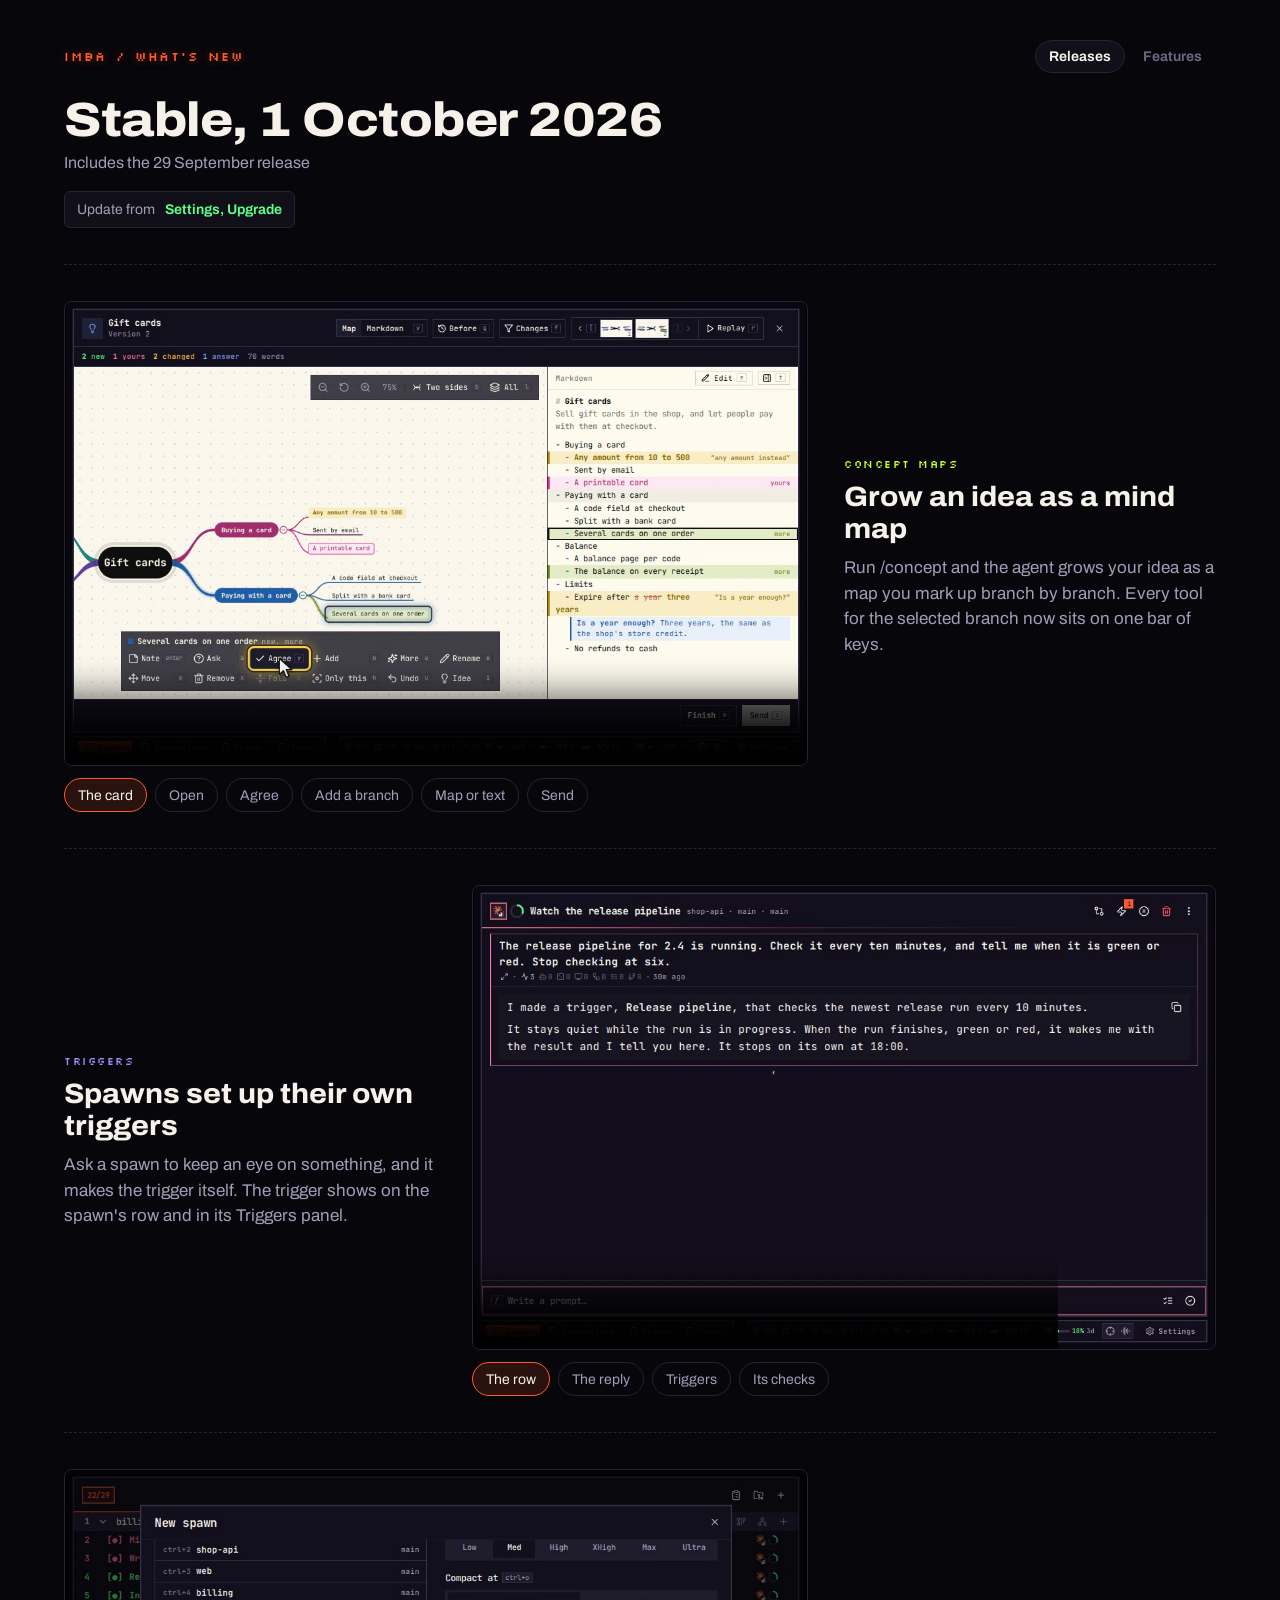
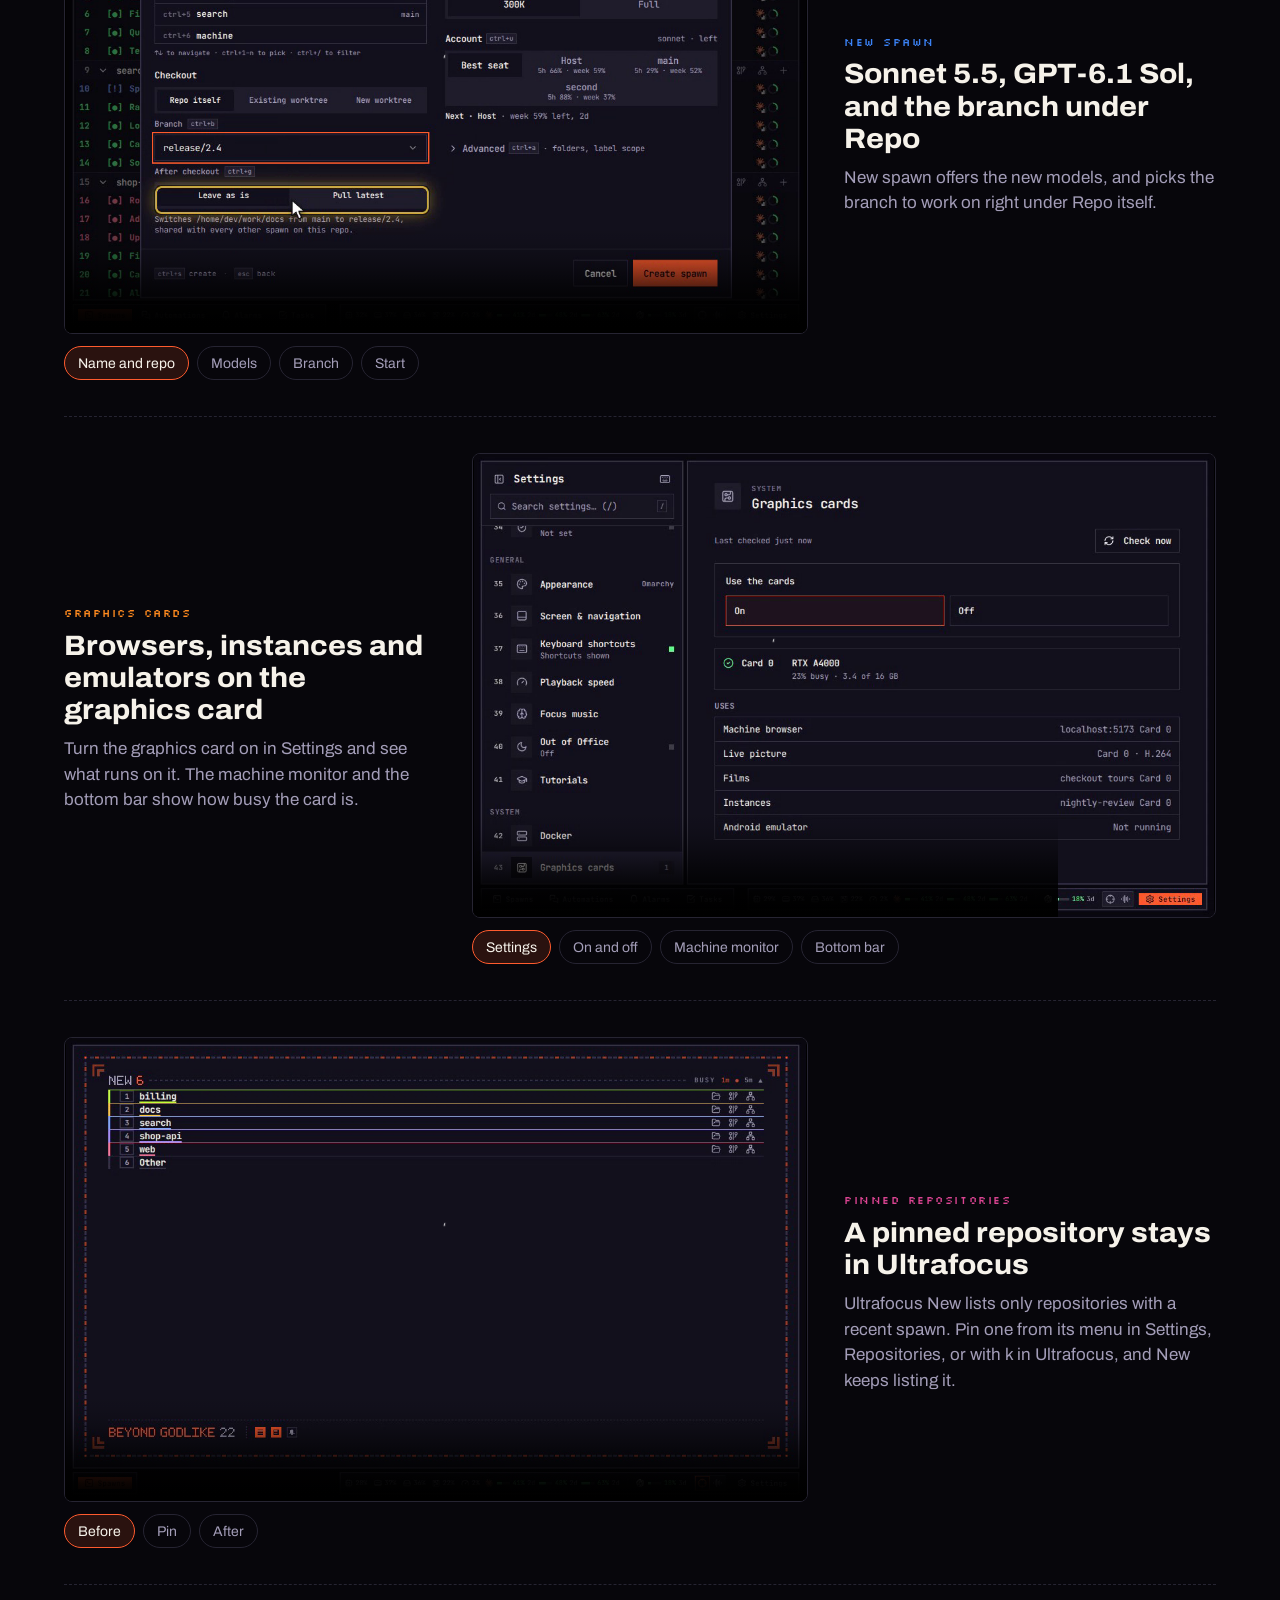
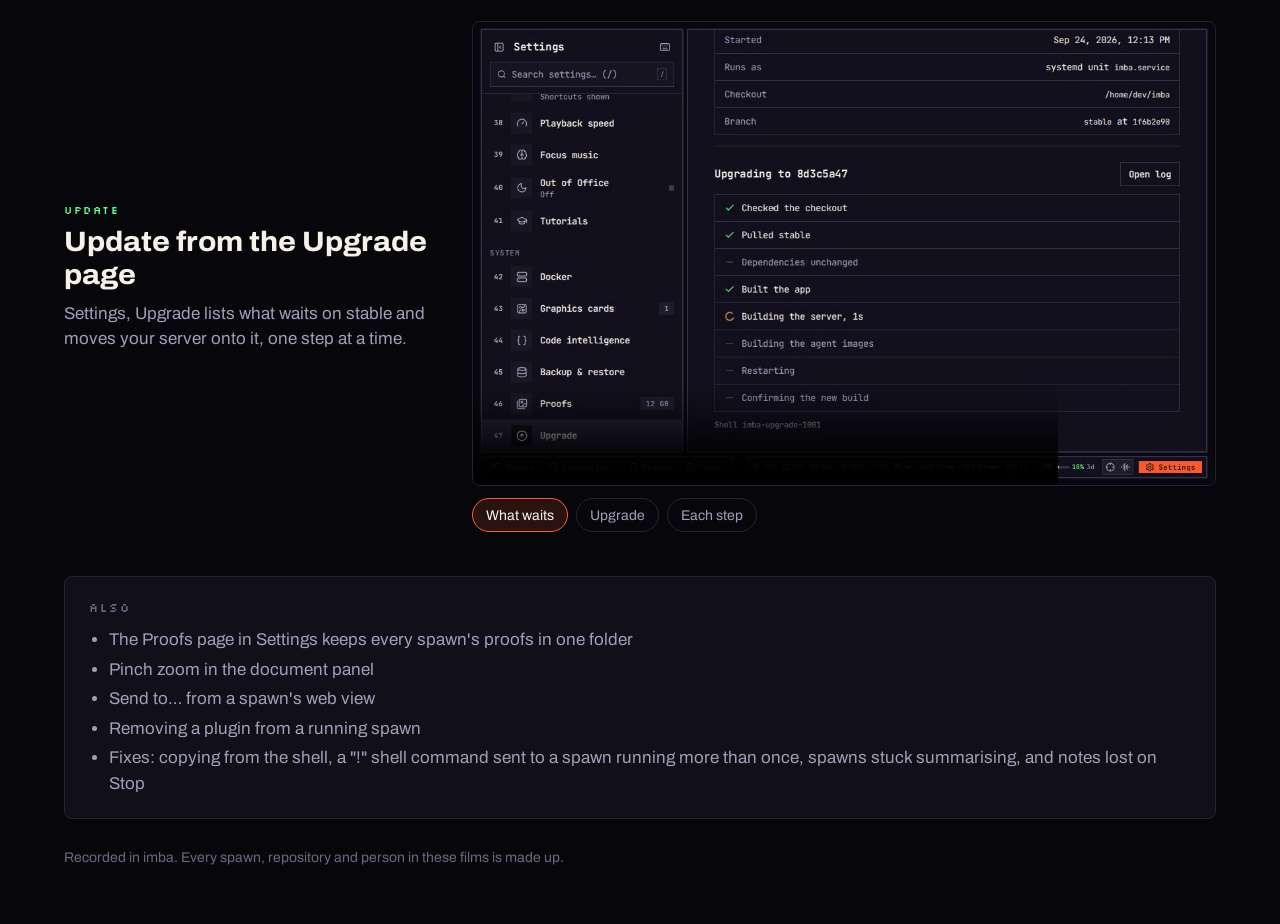
==== commit 7286993c: "Ultrafocus page: every key and button" ====
--- a/2026-10-01/index.html
+++ b/2026-10-01/index.html
@@ -15,7 +15,7 @@
 <meta name="twitter:card" content="summary_large_image">
 <meta name="theme-color" content="#07060b">
 <link rel="icon" href="data:,">
-<link rel="stylesheet" href="../style.9d4589a5d9.css">
+<link rel="stylesheet" href="../style.60d26751d0.css">
 </head>
 <body>
 <main class="page">
--- a/style.60d26751d0.css
+++ b/style.60d26751d0.css
@@ -0,0 +1,236 @@
+/* The colours and type of the imba website, so a release page reads as imba's
+   own. The two fonts are the website's, kept in fonts/. */
+@font-face {
+  font-family: 'Archivo Variable';
+  font-style: normal;
+  font-display: swap;
+  font-weight: 100 900;
+  font-stretch: 62% 125%;
+  src: url(fonts/archivo-latin-wdth-normal.e3a28eade2.woff2) format('woff2-variations');
+}
+@font-face {
+  font-family: 'Silkscreen';
+  font-style: normal;
+  font-display: swap;
+  font-weight: 400;
+  src: url(fonts/silkscreen-latin-400-normal.e6c72ea470.woff2) format('woff2');
+}
+
+:root {
+  --night: #07060b;
+  --panel: #110f18;
+  --line: #262432;
+  --ink: #f6f2ea;
+  --muted: #a39db8;
+  --dim: #6d6882;
+  --signal: #ff5b2e;
+  --research: #c6ff3a;
+  --build: #ff8a1f;
+  --check: #a58bff;
+  --proven: #5dff8a;
+  --plan: #3b82f6;
+  --done: #db4492;
+  --alert: #ff2e4a;
+  --sans: 'Archivo Variable', 'Archivo', system-ui, sans-serif;
+  --pixel: 'Silkscreen', ui-monospace, monospace;
+  --gutter: clamp(16px, 5vw, 64px);
+  color-scheme: dark;
+}
+
+* { box-sizing: border-box; }
+html { background: var(--night); }
+body { margin: 0; background: var(--night); color: var(--ink); font-family: var(--sans); font-size: 17px; line-height: 1.5; -webkit-font-smoothing: antialiased; overflow-x: hidden; }
+a { color: inherit; }
+button { font: inherit; color: inherit; }
+
+.page { max-width: 1320px; margin: 0 auto; padding: 40px var(--gutter) 56px; }
+.top { display: flex; align-items: center; justify-content: space-between; gap: 16px; }
+.brand { font-family: var(--pixel); font-size: 13px; letter-spacing: .14em; text-transform: uppercase; color: var(--signal); text-decoration: none; text-shadow: 0 0 10px rgba(255, 91, 46, .45); white-space: nowrap; }
+/* The two tabs of the site: Releases and Features. */
+.tabs { display: flex; gap: 4px; }
+.tabs a { font-size: 14px; font-weight: 650; color: var(--dim); text-decoration: none; padding: 5px 13px; border: 1px solid transparent; border-radius: 999px; white-space: nowrap; transition: color .2s, border-color .2s; }
+.tabs a:hover { color: var(--ink); }
+.tabs a[data-on] { color: var(--ink); border-color: var(--line); background: var(--panel); }
+
+h1 { margin: 22px 0 6px; font-size: clamp(30px, 5vw, 48px); line-height: 1.05; font-weight: 800; font-stretch: 112%; letter-spacing: -.01em; }
+.covers { margin: 0; color: var(--muted); font-size: 16px; }
+.update { margin: 16px 0 8px; display: inline-flex; flex-wrap: wrap; gap: 6px 10px; align-items: center; border: 1px solid var(--line); background: var(--panel); padding: 7px 12px; border-radius: 6px; font-size: 14px; color: var(--muted); }
+.update b { color: var(--proven); font-weight: 650; }
+
+/* A feature page opens on the idea behind the feature, set larger than the
+   words beside the films, and why the idea is needed. */
+.idea { margin: 0; max-width: 40em; font-size: clamp(19px, 2.1vw, 23px); line-height: 1.4; font-weight: 600; color: var(--ink); }
+.why { margin: 12px 0 0; max-width: 42em; color: var(--muted); line-height: 1.55; }
+.touch { margin: 8px 0 0; color: var(--dim); font-size: 14px; }
+.rest { margin: 22px 0 0; color: var(--muted); }
+
+/* A chapter of a feature page, the way the imba website explains imba: the
+   trap the reader's mind falls into, then the part of the feature that answers
+   it beside its film or pictures. */
+.chapter { display: grid; grid-template-columns: minmax(0, 1fr) minmax(0, 1.45fr); gap: 40px; align-items: start; padding: 44px 0; border-top: 1px dashed var(--line); }
+.chapter:first-of-type { margin-top: 32px; }
+.chapter.wide { grid-template-columns: minmax(0, 1fr); gap: 28px; }
+.chapter.wide .words { max-width: 720px; }
+.step { display: flex; align-items: center; gap: 10px; margin: 0 0 16px; font-family: var(--pixel); font-size: 12px; letter-spacing: .12em; text-transform: uppercase; color: var(--signal); }
+.step b { font-weight: 400; color: var(--night); background: var(--signal); padding: 2px 6px 1px; }
+.trap { margin: 0 0 20px; padding: 2px 0 2px 16px; border-left: 3px solid var(--alert); }
+.trap p { margin: 0; }
+.trap .tl { margin-bottom: 6px; font-family: var(--pixel); font-size: 11px; letter-spacing: .16em; text-transform: uppercase; color: var(--alert); }
+.trap .thought { margin-bottom: 6px; font-size: clamp(20px, 2.1vw, 26px); font-weight: 750; font-style: italic; line-height: 1.2; }
+.trap .bias { font-size: 15px; line-height: 1.45; color: var(--muted); }
+.trap .bias b { color: #d6d1e6; font-weight: 650; }
+.chapter h2, .traps h2, .reference h2 { margin: 0 0 12px; font-size: clamp(26px, 3vw, 36px); line-height: 1.05; font-weight: 800; font-stretch: 108%; }
+.chapter h2 span, .traps h2 span, .reference h2 span { color: var(--signal); }
+.say { margin: 0; color: var(--muted); }
+.keyrow { display: flex; flex-wrap: wrap; gap: 8px 18px; margin: 16px 0 0; font-size: 14px; color: var(--muted); }
+.keyrow span { white-space: nowrap; }
+/* How many spawns wait and work once the chapter is done. */
+.counts { display: flex; flex-wrap: wrap; gap: 8px; margin: 16px 0 0; }
+.counts span { white-space: nowrap; font-family: ui-monospace, 'SFMono-Regular', Menlo, monospace; font-size: 13px; font-weight: 600; border: 1px solid var(--line); border-radius: 999px; padding: 2px 11px; background: var(--panel); }
+.counts .waiting { color: var(--signal); border-color: rgba(255, 91, 46, .5); }
+.counts .working { color: var(--proven); border-color: rgba(93, 255, 138, .35); }
+.closer { margin: 18px 0 0; color: var(--ink); }
+
+/* A chapter's pictures: stills of the screen, two of them side by side with
+   the key that turns the first into the second between them. */
+.pictures { min-width: 0; }
+.pictures figure { margin: 0; min-width: 0; }
+.pictures img { display: block; max-width: 100%; height: auto; margin: 0 auto; border: 1px solid var(--line); border-radius: 8px; background: #000; }
+.pictures figcaption { margin-top: 10px; font-size: 14px; line-height: 1.4; color: var(--muted); }
+.pictures figcaption b { display: block; color: var(--ink); font-weight: 700; }
+.pair { display: grid; grid-template-columns: minmax(0, 1fr) auto minmax(0, 1fr); gap: 20px; align-items: start; }
+.pair img { width: 100%; }
+.switch { align-self: center; display: grid; justify-items: center; gap: 6px; font-family: var(--pixel); font-size: 22px; line-height: 1; color: var(--signal); }
+
+/* The recap: every trap struck through beside its answer. */
+.traps { margin-top: 8px; padding-top: 44px; border-top: 1px solid var(--line); }
+.kick { display: flex; align-items: center; gap: 10px; margin: 0 0 14px; font-family: var(--pixel); font-size: 12px; letter-spacing: .12em; text-transform: uppercase; color: var(--signal); }
+.kick::before { content: ''; width: 8px; height: 8px; background: var(--signal); box-shadow: 0 0 10px var(--signal); }
+.trap-cards { list-style: none; margin: 22px 0 0; padding: 0; display: grid; grid-template-columns: repeat(3, minmax(0, 1fr)); gap: 14px; }
+.trap-cards li { display: flex; flex-direction: column; gap: 8px; padding: 18px 20px; border: 1px solid var(--line); border-radius: 8px; background: var(--panel); }
+.trap-cards .no { font-family: var(--pixel); font-size: 11px; letter-spacing: .12em; text-transform: uppercase; color: var(--signal); }
+.trap-cards s { font-size: 18px; font-weight: 750; font-style: italic; line-height: 1.25; text-decoration-color: var(--alert); text-decoration-thickness: 2px; }
+.trap-cards small { font-family: var(--pixel); font-size: 10px; letter-spacing: .1em; text-transform: uppercase; color: var(--dim); }
+.trap-cards .fix { display: flex; justify-content: space-between; align-items: center; gap: 10px; margin-top: auto; padding-top: 10px; border-top: 1px solid var(--line); color: #d6d1e6; font-size: 15px; font-weight: 650; }
+.trap-cards .caps { white-space: nowrap; }
+
+/* Every key and button, after the story: a group to a heading, and a row to a
+   control, its keys and what it does. A phone puts the control and its keys on
+   one line and what it does under them. */
+.reference { margin-top: 44px; padding-top: 44px; border-top: 1px solid var(--line); }
+.reference > .say { max-width: 42em; }
+.ref-group { margin-top: 30px; }
+.ref-group h3 { margin: 0 0 10px; font-family: var(--pixel); font-size: 12px; font-weight: 400; letter-spacing: .14em; text-transform: uppercase; color: var(--dim); }
+.ref-group > p { margin: 0 0 12px; max-width: 42em; color: var(--muted); font-size: 15px; }
+.ref-rows { list-style: none; margin: 0; padding: 0; border: 1px solid var(--line); border-radius: 8px; background: var(--panel); }
+.ref-rows li { display: grid; grid-template-columns: minmax(0, 16rem) 9.5rem minmax(0, 1fr); gap: 18px; align-items: baseline; padding: 11px 18px; }
+.ref-rows li + li { border-top: 1px dashed var(--line); }
+.ref-rows .press { color: var(--ink); font-weight: 650; }
+.ref-rows .caps { white-space: nowrap; color: var(--dim); }
+.ref-rows .caps i { font-style: normal; font-size: 13px; }
+.ref-rows .does { color: var(--muted); }
+
+/* One feature to a row: its film on one side, its words on the other,
+   swapping sides down the page. */
+.feature { display: grid; grid-template-columns: minmax(0, 2fr) minmax(0, 1fr); gap: 36px; align-items: center; padding: 36px 0; border-top: 1px dashed var(--line); }
+.feature:first-of-type { margin-top: 28px; }
+.feature:nth-of-type(even) { grid-template-columns: minmax(0, 1fr) minmax(0, 2fr); }
+.feature:nth-of-type(even) .film { order: 2; }
+.tag { font-family: var(--pixel); font-size: 11px; letter-spacing: .14em; text-transform: uppercase; }
+.feature:nth-of-type(6n+1) .tag { color: var(--research); }
+.feature:nth-of-type(6n+2) .tag { color: var(--check); }
+.feature:nth-of-type(6n+3) .tag { color: var(--plan); }
+.feature:nth-of-type(6n+4) .tag { color: var(--build); }
+.feature:nth-of-type(6n+5) .tag { color: var(--done); }
+.feature:nth-of-type(6n) .tag { color: var(--proven); }
+h2 { margin: 8px 0 10px; font-size: clamp(21px, 2.4vw, 28px); line-height: 1.15; font-weight: 750; font-stretch: 106%; }
+.feature p { margin: 0; color: var(--muted); }
+
+.film { margin: 0; min-width: 0; }
+.film video { display: block; width: 100%; height: auto; aspect-ratio: 1120 / 700; background: #000; border: 1px solid var(--line); border-radius: 8px; }
+/* The phone cut is a whole phone screen: it keeps to most of the screen's
+   height, so the strip under it stays in view. */
+.film[data-cut='phone'] video { width: min(100%, calc(72svh * 390 / 844)); aspect-ratio: 390 / 844; margin: 0 auto; }
+.steps { list-style: none; margin: 0; padding: 12px 0 0; display: flex; flex-wrap: wrap; gap: 8px; }
+.film[data-cut='phone'] .steps { justify-content: center; }
+.steps button { min-height: 34px; border: 1px solid var(--line); background: transparent; color: var(--muted); border-radius: 999px; padding: 4px 13px; font-size: 14px; cursor: pointer; transition: border-color .2s, background .2s, color .2s; }
+.steps button:hover { border-color: var(--ink); }
+.steps .past button { color: var(--ink); }
+.steps .now button { border-color: var(--signal); color: var(--ink); background: rgba(255, 91, 46, .14); }
+
+.also { margin-top: 8px; padding: 22px 24px; border: 1px solid var(--line); background: var(--panel); border-radius: 8px; }
+.also h3 { margin: 0 0 10px; font-family: var(--pixel); font-size: 12px; font-weight: 400; letter-spacing: .14em; text-transform: uppercase; color: var(--dim); }
+.also ul { margin: 0; padding-left: 20px; color: var(--muted); }
+.also li + li { margin-top: 4px; }
+
+kbd { font-family: ui-monospace, 'SFMono-Regular', Menlo, monospace; font-size: 13px; color: var(--ink); background: var(--night); border: 1px solid var(--line); border-bottom-width: 2px; border-radius: 5px; padding: 1px 7px; white-space: nowrap; }
+
+/* The Features tab: every feature in a table, each opening its page. */
+.features { width: 100%; margin-top: 28px; border-collapse: separate; border-spacing: 0; border: 1px solid var(--line); border-radius: 10px; background: var(--panel); overflow: hidden; }
+.features th { text-align: left; padding: 12px 20px; font-size: 13px; font-weight: 650; color: var(--dim); border-bottom: 1px solid var(--line); }
+.features td { padding: 20px; color: var(--muted); vertical-align: middle; }
+.features tr + tr td { border-top: 1px dashed var(--line); }
+.features .name a { display: grid; gap: 10px; width: 260px; text-decoration: none; font-size: 21px; font-weight: 750; font-stretch: 106%; color: var(--ink); }
+.features .name a:hover span { color: var(--signal); }
+.features .name img { display: block; width: 100%; height: auto; border: 1px solid var(--line); border-radius: 6px; }
+.features .count { white-space: nowrap; color: var(--dim); font-size: 14px; }
+
+.note { margin: 28px 0 0; color: var(--dim); font-size: 14px; }
+
+/* The front page: every release, newest first. */
+.releases { list-style: none; margin: 28px 0 0; padding: 0; display: grid; gap: 16px; }
+.release { display: grid; grid-template-columns: minmax(0, 1fr) minmax(0, 1.2fr); gap: 28px; align-items: center; padding: 22px; border: 1px solid var(--line); background: var(--panel); border-radius: 10px; text-decoration: none; transition: border-color .2s; }
+.release:hover { border-color: var(--signal); }
+.release img { display: block; width: 100%; height: auto; border: 1px solid var(--line); border-radius: 6px; }
+.release h2 { margin-top: 0; }
+.release .covers { font-size: 15px; }
+.release ul { margin: 14px 0 0; padding: 0; list-style: none; display: flex; flex-wrap: wrap; gap: 8px; }
+.release li { border: 1px solid var(--line); border-radius: 999px; padding: 3px 11px; font-size: 13px; color: var(--muted); }
+.release .open { display: inline-block; margin-top: 16px; font-weight: 650; color: var(--signal); }
+
+@media (max-width: 899px) {
+  .feature, .feature:nth-of-type(even) { grid-template-columns: minmax(0, 1fr); gap: 16px; padding: 28px 0; }
+  .feature:nth-of-type(even) .film { order: 0; }
+  .release { grid-template-columns: minmax(0, 1fr); gap: 16px; padding: 16px; }
+  .chapter { grid-template-columns: minmax(0, 1fr); gap: 22px; padding: 32px 0; }
+  .trap-cards { grid-template-columns: repeat(2, minmax(0, 1fr)); }
+}
+@media (max-width: 699px) {
+  body { font-size: 16px; }
+  .page { padding-top: 24px; }
+  .steps { gap: 6px; }
+  .steps button { min-height: 32px; padding: 3px 11px; font-size: 13px; }
+  .also { padding: 16px; }
+  .tabs a { padding: 4px 10px; font-size: 13px; }
+  .idea { font-size: 18px; }
+  .why { font-size: 15px; }
+  .trap .bias { font-size: 14px; }
+  .chapter { padding: 28px 0; }
+  .chapter:first-of-type { margin-top: 24px; }
+  /* A phone's stills stand side by side with only the arrow between them;
+     on a phone the key is the crosshair on the bar. */
+  .pair { gap: 8px; }
+  .switch kbd { display: none; }
+  .switch { font-size: 18px; }
+  .pictures figcaption { font-size: 13px; }
+  .traps { padding-top: 32px; }
+  .trap-cards { grid-template-columns: minmax(0, 1fr); gap: 10px; }
+  .trap-cards li { padding: 14px 16px; }
+  .trap-cards s { font-size: 17px; }
+  .reference { margin-top: 32px; padding-top: 32px; }
+  .ref-group { margin-top: 24px; }
+  .ref-rows li { grid-template-columns: minmax(0, 1fr) auto; gap: 4px 12px; padding: 10px 14px; }
+  .ref-rows .press:empty { display: none; }
+  .ref-rows .press:empty + .caps { grid-column: 1 / -1; }
+  .ref-rows .does { grid-column: 1 / -1; font-size: 15px; }
+  /* On a phone each feature is a block of its own: picture, words, count. */
+  .features thead { position: absolute; width: 1px; height: 1px; overflow: hidden; clip: rect(0 0 0 0); }
+  .features tr, .features td { display: block; }
+  .features td { padding: 0 16px 12px; }
+  .features td.name { padding-top: 16px; }
+  .features .name a { width: auto; }
+}
+@media (prefers-reduced-motion: reduce) {
+  .steps button, .release, .tabs a { transition: none; }
+  .kick::before { box-shadow: none; }
+}
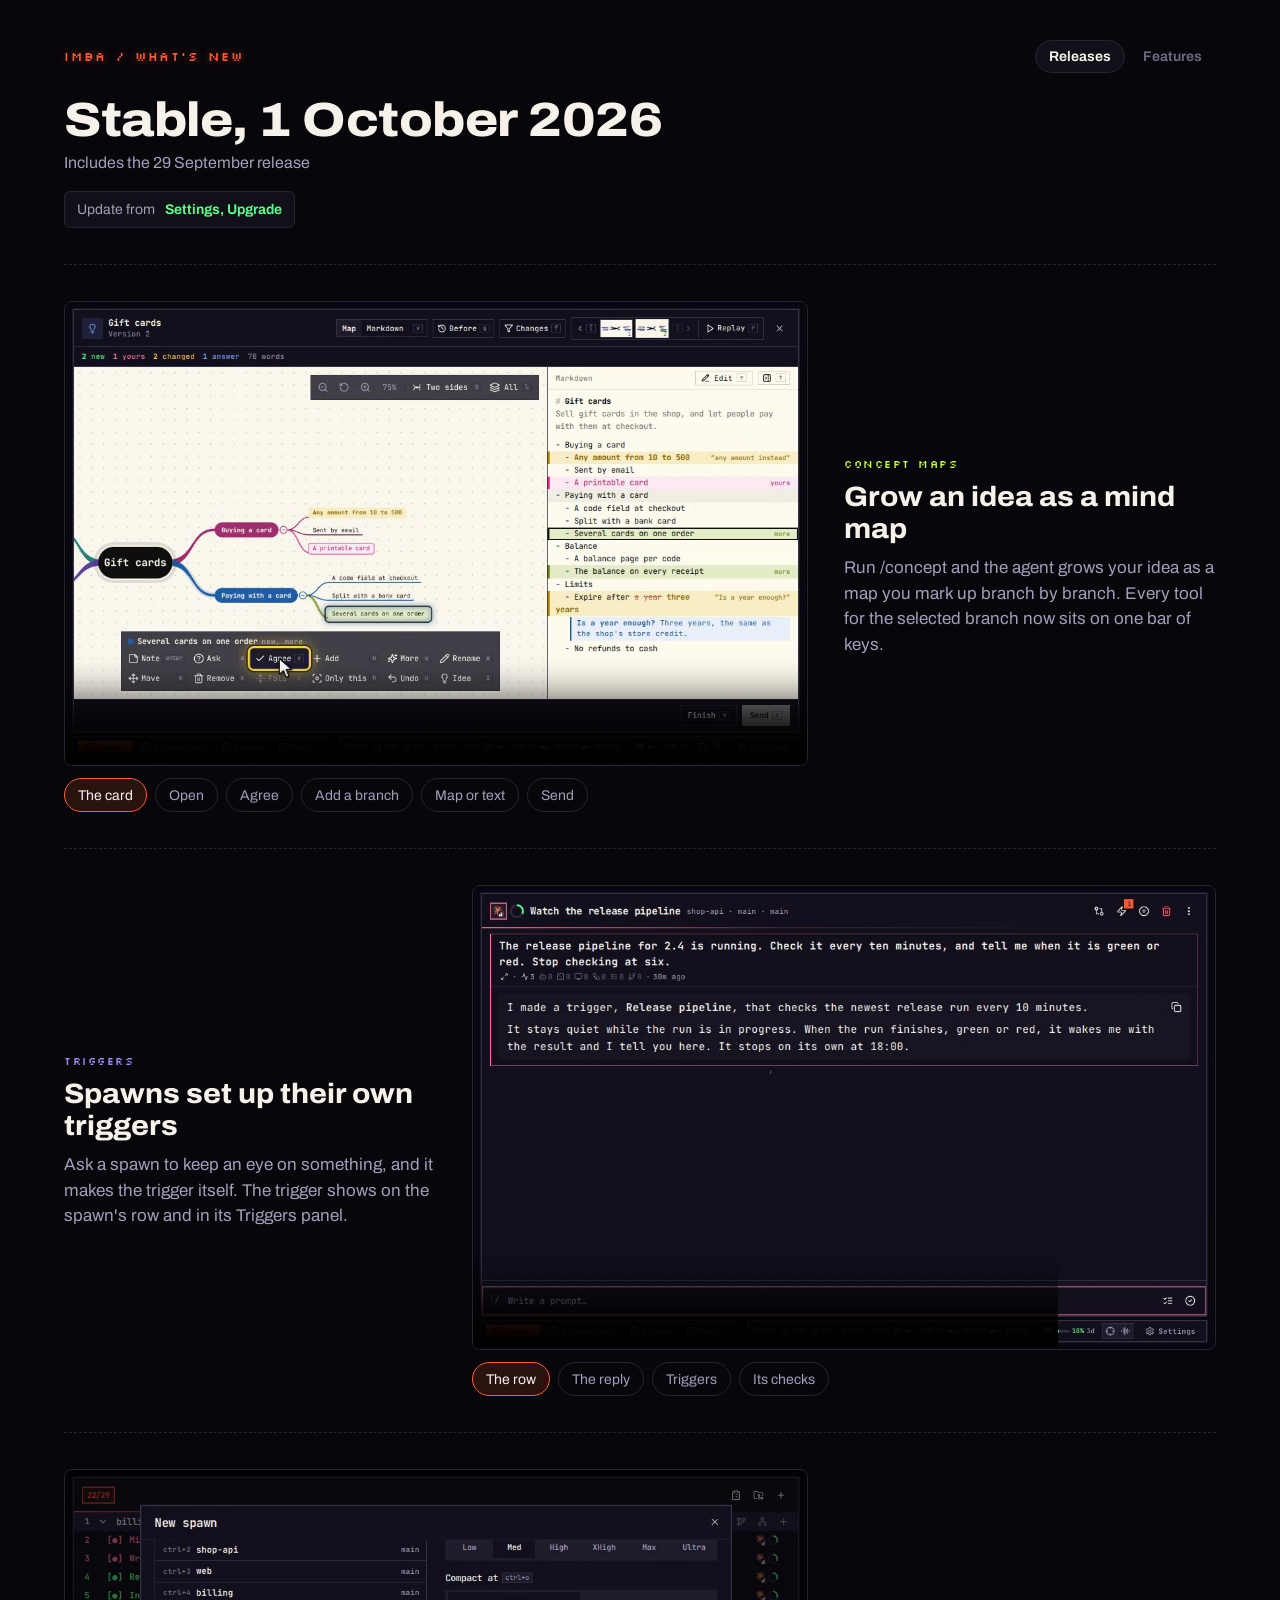
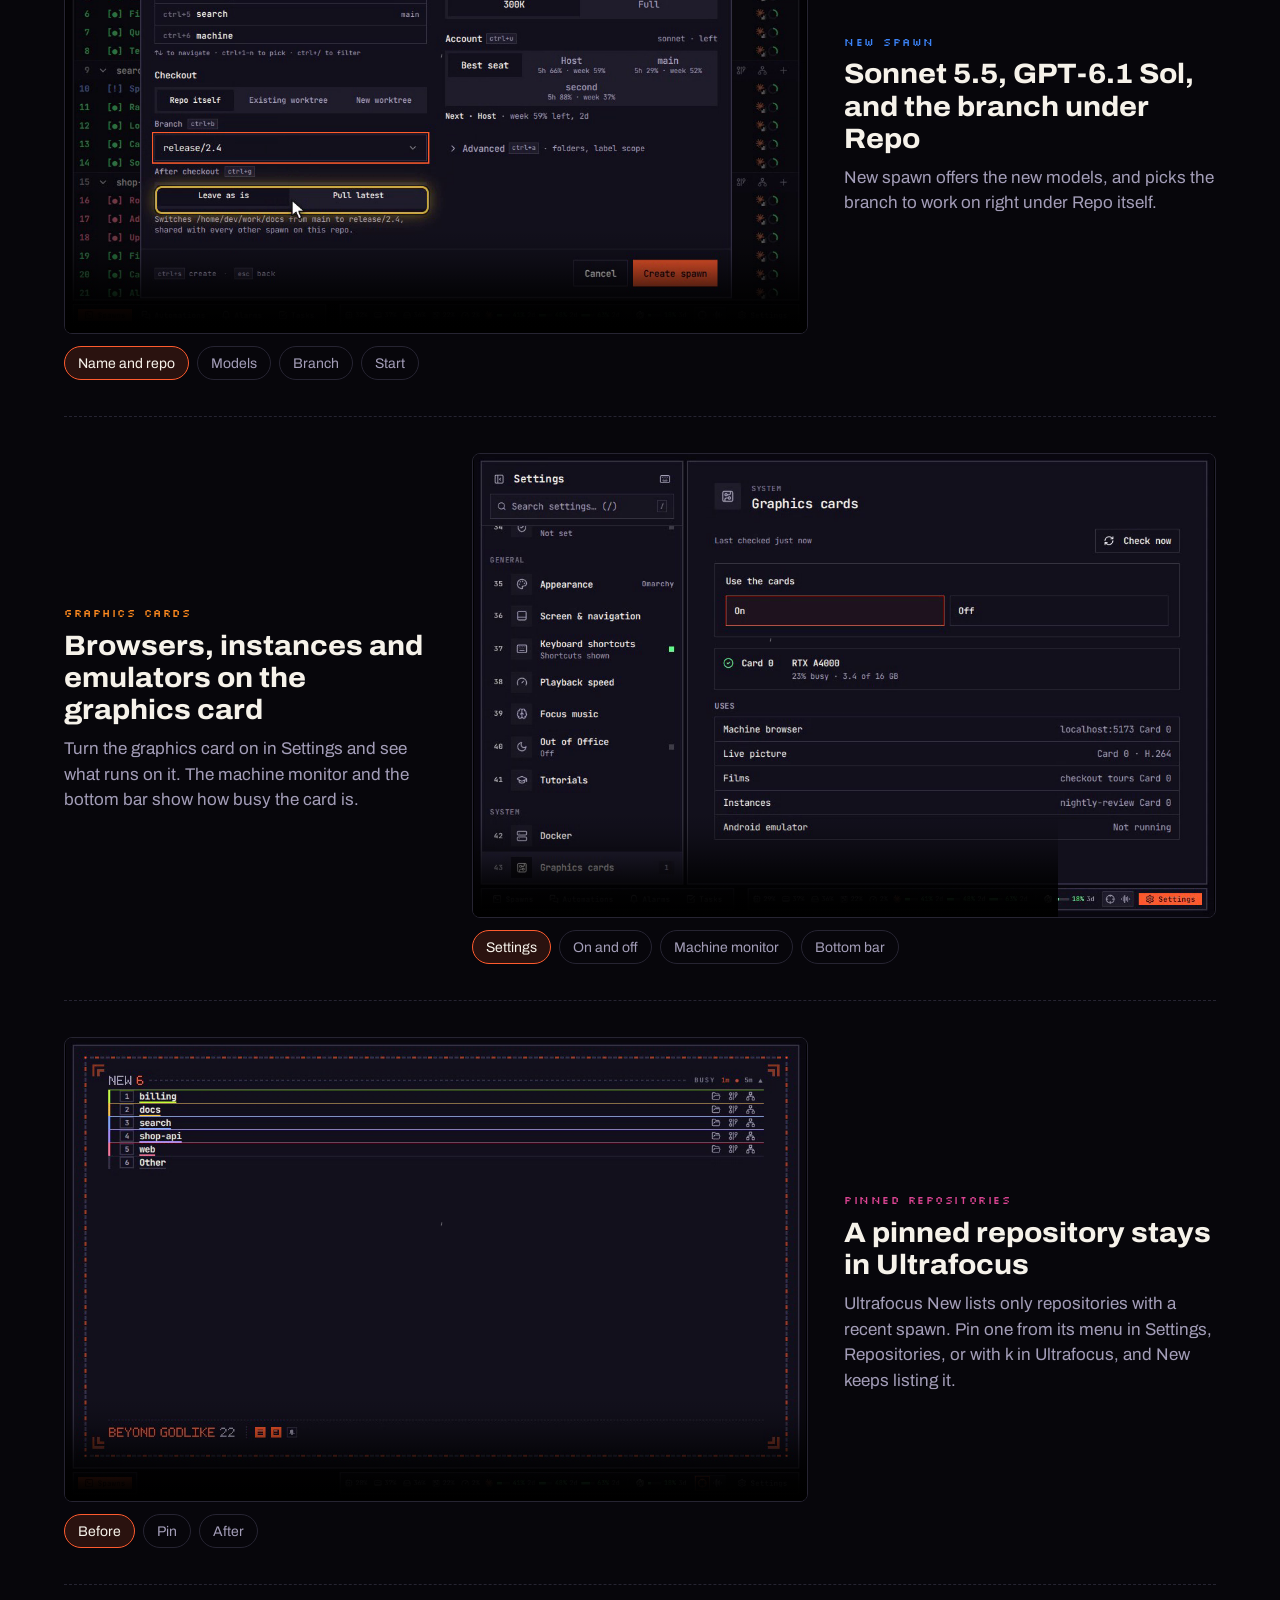
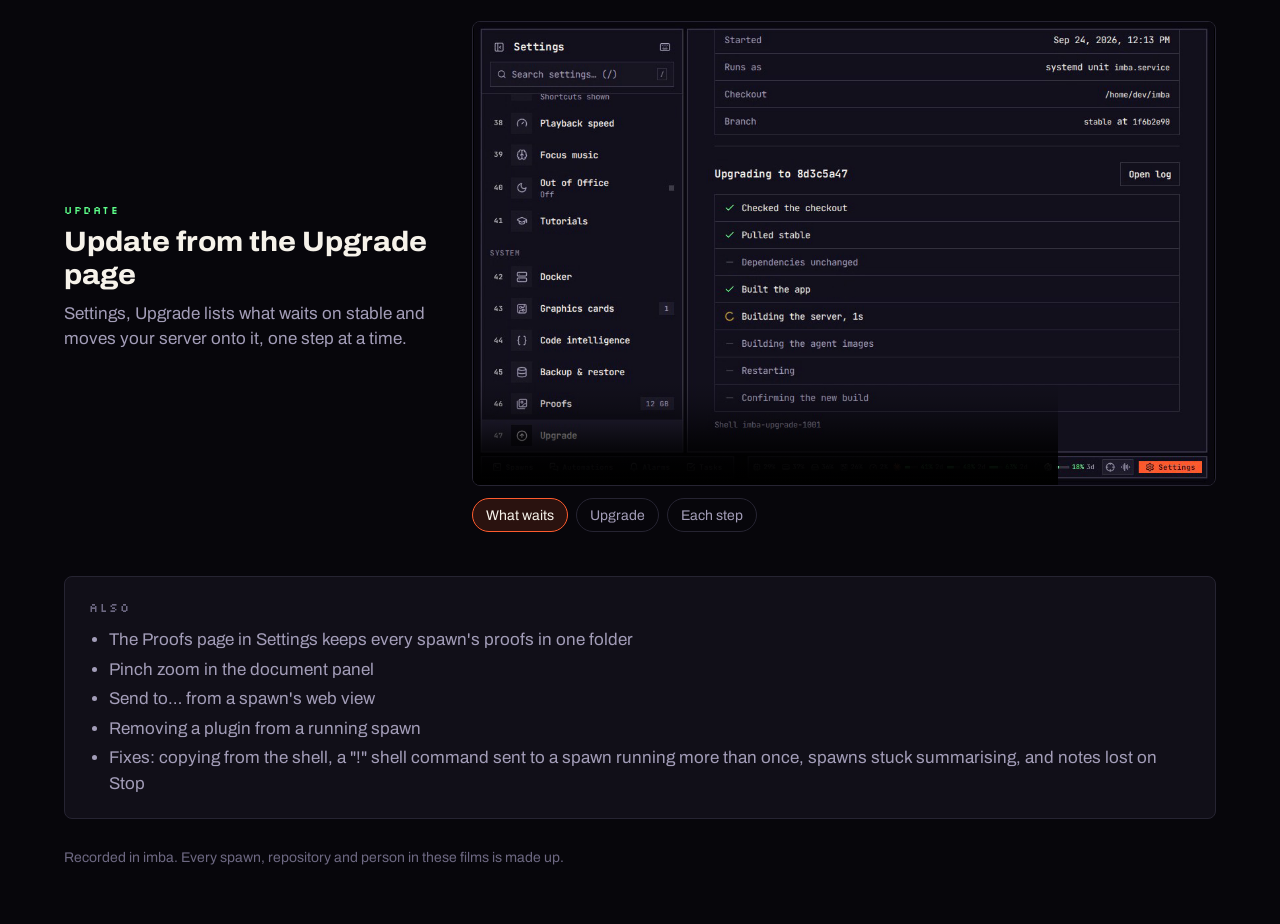
==== commit d6e078ff: "Add the Edits feature page and list it on the Features tab" ====
--- a/2026-10-01/index.html
+++ b/2026-10-01/index.html
@@ -15,7 +15,7 @@
 <meta name="twitter:card" content="summary_large_image">
 <meta name="theme-color" content="#07060b">
 <link rel="icon" href="data:,">
-<link rel="stylesheet" href="../style.60d26751d0.css">
+<link rel="stylesheet" href="../style.7f202f7d53.css">
 </head>
 <body>
 <main class="page">
--- a/style.7f202f7d53.css
+++ b/style.7f202f7d53.css
@@ -0,0 +1,239 @@
+/* The colours and type of the imba website, so a release page reads as imba's
+   own. The two fonts are the website's, kept in fonts/. */
+@font-face {
+  font-family: 'Archivo Variable';
+  font-style: normal;
+  font-display: swap;
+  font-weight: 100 900;
+  font-stretch: 62% 125%;
+  src: url(fonts/archivo-latin-wdth-normal.e3a28eade2.woff2) format('woff2-variations');
+}
+@font-face {
+  font-family: 'Silkscreen';
+  font-style: normal;
+  font-display: swap;
+  font-weight: 400;
+  src: url(fonts/silkscreen-latin-400-normal.e6c72ea470.woff2) format('woff2');
+}
+
+:root {
+  --night: #07060b;
+  --panel: #110f18;
+  --line: #262432;
+  --ink: #f6f2ea;
+  --muted: #a39db8;
+  --dim: #6d6882;
+  --signal: #ff5b2e;
+  --research: #c6ff3a;
+  --build: #ff8a1f;
+  --check: #a58bff;
+  --proven: #5dff8a;
+  --plan: #3b82f6;
+  --done: #db4492;
+  --alert: #ff2e4a;
+  --sans: 'Archivo Variable', 'Archivo', system-ui, sans-serif;
+  --pixel: 'Silkscreen', ui-monospace, monospace;
+  --gutter: clamp(16px, 5vw, 64px);
+  color-scheme: dark;
+}
+
+* { box-sizing: border-box; }
+html { background: var(--night); }
+body { margin: 0; background: var(--night); color: var(--ink); font-family: var(--sans); font-size: 17px; line-height: 1.5; -webkit-font-smoothing: antialiased; overflow-x: hidden; }
+a { color: inherit; }
+button { font: inherit; color: inherit; }
+
+.page { max-width: 1320px; margin: 0 auto; padding: 40px var(--gutter) 56px; }
+.top { display: flex; align-items: center; justify-content: space-between; gap: 16px; }
+.brand { font-family: var(--pixel); font-size: 13px; letter-spacing: .14em; text-transform: uppercase; color: var(--signal); text-decoration: none; text-shadow: 0 0 10px rgba(255, 91, 46, .45); white-space: nowrap; }
+/* The two tabs of the site: Releases and Features. */
+.tabs { display: flex; gap: 4px; }
+.tabs a { font-size: 14px; font-weight: 650; color: var(--dim); text-decoration: none; padding: 5px 13px; border: 1px solid transparent; border-radius: 999px; white-space: nowrap; transition: color .2s, border-color .2s; }
+.tabs a:hover { color: var(--ink); }
+.tabs a[data-on] { color: var(--ink); border-color: var(--line); background: var(--panel); }
+
+h1 { margin: 22px 0 6px; font-size: clamp(30px, 5vw, 48px); line-height: 1.05; font-weight: 800; font-stretch: 112%; letter-spacing: -.01em; }
+.covers { margin: 0; color: var(--muted); font-size: 16px; }
+.update { margin: 16px 0 8px; display: inline-flex; flex-wrap: wrap; gap: 6px 10px; align-items: center; border: 1px solid var(--line); background: var(--panel); padding: 7px 12px; border-radius: 6px; font-size: 14px; color: var(--muted); }
+.update b { color: var(--proven); font-weight: 650; }
+
+/* A feature page opens on the idea behind the feature, set larger than the
+   words beside the films, and why the idea is needed. */
+.idea { margin: 0; max-width: 40em; font-size: clamp(19px, 2.1vw, 23px); line-height: 1.4; font-weight: 600; color: var(--ink); }
+.why { margin: 12px 0 0; max-width: 42em; color: var(--muted); line-height: 1.55; }
+.touch { margin: 8px 0 0; color: var(--dim); font-size: 14px; }
+.rest { margin: 22px 0 0; color: var(--muted); }
+
+/* A chapter of a feature page, the way the imba website explains imba: the
+   trap the reader's mind falls into, then the part of the feature that answers
+   it beside its film or pictures. */
+.chapter { display: grid; grid-template-columns: minmax(0, 1fr) minmax(0, 1.45fr); gap: 40px; align-items: start; padding: 44px 0; border-top: 1px dashed var(--line); }
+.chapter:first-of-type { margin-top: 32px; }
+.chapter.wide { grid-template-columns: minmax(0, 1fr); gap: 28px; }
+.chapter.wide .words { max-width: 720px; }
+.step { display: flex; align-items: center; gap: 10px; margin: 0 0 16px; font-family: var(--pixel); font-size: 12px; letter-spacing: .12em; text-transform: uppercase; color: var(--signal); }
+.step b { font-weight: 400; color: var(--night); background: var(--signal); padding: 2px 6px 1px; }
+.trap { margin: 0 0 20px; padding: 2px 0 2px 16px; border-left: 3px solid var(--alert); }
+.trap p { margin: 0; }
+.trap .tl { margin-bottom: 6px; font-family: var(--pixel); font-size: 11px; letter-spacing: .16em; text-transform: uppercase; color: var(--alert); }
+.trap .thought { margin-bottom: 6px; font-size: clamp(20px, 2.1vw, 26px); font-weight: 750; font-style: italic; line-height: 1.2; }
+.trap .bias { font-size: 15px; line-height: 1.45; color: var(--muted); }
+.trap .bias b { color: #d6d1e6; font-weight: 650; }
+.chapter h2, .traps h2, .reference h2 { margin: 0 0 12px; font-size: clamp(26px, 3vw, 36px); line-height: 1.05; font-weight: 800; font-stretch: 108%; }
+.chapter h2 span, .traps h2 span, .reference h2 span { color: var(--signal); }
+.say { margin: 0; color: var(--muted); }
+.keyrow { display: flex; flex-wrap: wrap; gap: 8px 18px; margin: 16px 0 0; font-size: 14px; color: var(--muted); }
+.keyrow span { white-space: nowrap; }
+/* How many spawns wait and work once the chapter is done. */
+.counts { display: flex; flex-wrap: wrap; gap: 8px; margin: 16px 0 0; }
+.counts span { white-space: nowrap; font-family: ui-monospace, 'SFMono-Regular', Menlo, monospace; font-size: 13px; font-weight: 600; border: 1px solid var(--line); border-radius: 999px; padding: 2px 11px; background: var(--panel); }
+.counts .waiting { color: var(--signal); border-color: rgba(255, 91, 46, .5); }
+.counts .working { color: var(--proven); border-color: rgba(93, 255, 138, .35); }
+.closer { margin: 18px 0 0; color: var(--ink); }
+
+/* A chapter's pictures: stills of the screen, two of them side by side with
+   the key that turns the first into the second between them. */
+.pictures { min-width: 0; }
+.pictures figure { margin: 0; min-width: 0; }
+.pictures img { display: block; max-width: 100%; height: auto; margin: 0 auto; border: 1px solid var(--line); border-radius: 8px; background: #000; }
+.pictures figcaption { margin-top: 10px; font-size: 14px; line-height: 1.4; color: var(--muted); }
+.pictures figcaption b { display: block; color: var(--ink); font-weight: 700; }
+.pair { display: grid; grid-template-columns: minmax(0, 1fr) auto minmax(0, 1fr); gap: 20px; align-items: start; }
+.pair img { width: 100%; }
+.switch { align-self: center; display: grid; justify-items: center; gap: 6px; font-family: var(--pixel); font-size: 22px; line-height: 1; color: var(--signal); }
+
+/* The recap: every trap struck through beside its answer. */
+.traps { margin-top: 8px; padding-top: 44px; border-top: 1px solid var(--line); }
+.kick { display: flex; align-items: center; gap: 10px; margin: 0 0 14px; font-family: var(--pixel); font-size: 12px; letter-spacing: .12em; text-transform: uppercase; color: var(--signal); }
+.kick::before { content: ''; width: 8px; height: 8px; background: var(--signal); box-shadow: 0 0 10px var(--signal); }
+.trap-cards { list-style: none; margin: 22px 0 0; padding: 0; display: grid; grid-template-columns: repeat(3, minmax(0, 1fr)); gap: 14px; }
+.trap-cards li { display: flex; flex-direction: column; gap: 8px; padding: 18px 20px; border: 1px solid var(--line); border-radius: 8px; background: var(--panel); }
+.trap-cards .no { font-family: var(--pixel); font-size: 11px; letter-spacing: .12em; text-transform: uppercase; color: var(--signal); }
+.trap-cards s { font-size: 18px; font-weight: 750; font-style: italic; line-height: 1.25; text-decoration-color: var(--alert); text-decoration-thickness: 2px; }
+.trap-cards small { font-family: var(--pixel); font-size: 10px; letter-spacing: .1em; text-transform: uppercase; color: var(--dim); }
+.trap-cards .fix { display: flex; justify-content: space-between; align-items: center; gap: 10px; margin-top: auto; padding-top: 10px; border-top: 1px solid var(--line); color: #d6d1e6; font-size: 15px; font-weight: 650; }
+.trap-cards .caps { white-space: nowrap; }
+
+/* Every key and button, after the story: a group to a heading, and a row to a
+   control, its keys and what it does. A phone puts the control and its keys on
+   one line and what it does under them. */
+.reference { margin-top: 44px; padding-top: 44px; border-top: 1px solid var(--line); }
+.reference > .say { max-width: 42em; }
+.ref-group { margin-top: 30px; }
+.ref-group h3 { margin: 0 0 10px; font-family: var(--pixel); font-size: 12px; font-weight: 400; letter-spacing: .14em; text-transform: uppercase; color: var(--dim); }
+.ref-group > p { margin: 0 0 12px; max-width: 42em; color: var(--muted); font-size: 15px; }
+.ref-rows { list-style: none; margin: 0; padding: 0; border: 1px solid var(--line); border-radius: 8px; background: var(--panel); }
+.ref-rows li { display: grid; grid-template-columns: minmax(0, 16rem) 9.5rem minmax(0, 1fr); gap: 18px; align-items: baseline; padding: 11px 18px; }
+.ref-rows li + li { border-top: 1px dashed var(--line); }
+.ref-rows .press { color: var(--ink); font-weight: 650; }
+.ref-rows .caps { white-space: nowrap; color: var(--dim); }
+.ref-rows .caps i { font-style: normal; font-size: 13px; }
+.ref-rows .does { color: var(--muted); }
+
+/* One feature to a row: its film on one side, its words on the other,
+   swapping sides down the page. */
+.feature { display: grid; grid-template-columns: minmax(0, 2fr) minmax(0, 1fr); gap: 36px; align-items: center; padding: 36px 0; border-top: 1px dashed var(--line); }
+.feature:first-of-type { margin-top: 28px; }
+.feature:nth-of-type(even) { grid-template-columns: minmax(0, 1fr) minmax(0, 2fr); }
+.feature:nth-of-type(even) .film { order: 2; }
+.tag { font-family: var(--pixel); font-size: 11px; letter-spacing: .14em; text-transform: uppercase; }
+.feature:nth-of-type(6n+1) .tag { color: var(--research); }
+.feature:nth-of-type(6n+2) .tag { color: var(--check); }
+.feature:nth-of-type(6n+3) .tag { color: var(--plan); }
+.feature:nth-of-type(6n+4) .tag { color: var(--build); }
+.feature:nth-of-type(6n+5) .tag { color: var(--done); }
+.feature:nth-of-type(6n) .tag { color: var(--proven); }
+h2 { margin: 8px 0 10px; font-size: clamp(21px, 2.4vw, 28px); line-height: 1.15; font-weight: 750; font-stretch: 106%; }
+.feature p { margin: 0; color: var(--muted); }
+
+.film { margin: 0; min-width: 0; }
+.film video { display: block; width: 100%; height: auto; aspect-ratio: 1120 / 700; background: #000; border: 1px solid var(--line); border-radius: 8px; }
+/* The phone cut is a whole phone screen: it keeps to most of the screen's
+   height, so the strip under it stays in view. */
+.film[data-cut='phone'] video { width: min(100%, calc(72svh * 390 / 844)); aspect-ratio: 390 / 844; margin: 0 auto; }
+.steps { list-style: none; margin: 0; padding: 12px 0 0; display: flex; flex-wrap: wrap; gap: 8px; }
+.film[data-cut='phone'] .steps { justify-content: center; }
+.steps button { min-height: 34px; border: 1px solid var(--line); background: transparent; color: var(--muted); border-radius: 999px; padding: 4px 13px; font-size: 14px; cursor: pointer; transition: border-color .2s, background .2s, color .2s; }
+.steps button:hover { border-color: var(--ink); }
+.steps .past button { color: var(--ink); }
+.steps .now button { border-color: var(--signal); color: var(--ink); background: rgba(255, 91, 46, .14); }
+
+.also { margin-top: 8px; padding: 22px 24px; border: 1px solid var(--line); background: var(--panel); border-radius: 8px; }
+.also h3 { margin: 0 0 10px; font-family: var(--pixel); font-size: 12px; font-weight: 400; letter-spacing: .14em; text-transform: uppercase; color: var(--dim); }
+.also ul { margin: 0; padding-left: 20px; color: var(--muted); }
+.also li + li { margin-top: 4px; }
+
+kbd { font-family: ui-monospace, 'SFMono-Regular', Menlo, monospace; font-size: 13px; color: var(--ink); background: var(--night); border: 1px solid var(--line); border-bottom-width: 2px; border-radius: 5px; padding: 1px 7px; white-space: nowrap; }
+
+/* The Features tab: every feature in a table, each opening its page. */
+.features { width: 100%; margin-top: 28px; border-collapse: separate; border-spacing: 0; border: 1px solid var(--line); border-radius: 10px; background: var(--panel); overflow: hidden; }
+.features th { text-align: left; padding: 12px 20px; font-size: 13px; font-weight: 650; color: var(--dim); border-bottom: 1px solid var(--line); }
+.features td { padding: 20px; color: var(--muted); vertical-align: middle; }
+.features tr + tr td { border-top: 1px dashed var(--line); }
+.features .name a { display: grid; gap: 10px; width: 260px; text-decoration: none; font-size: 21px; font-weight: 750; font-stretch: 106%; color: var(--ink); }
+.features .name a:hover span { color: var(--signal); }
+.features .name img { display: block; width: 100%; height: auto; border: 1px solid var(--line); border-radius: 6px; }
+.features .count { white-space: nowrap; color: var(--dim); font-size: 14px; }
+
+.note { margin: 28px 0 0; color: var(--dim); font-size: 14px; }
+
+/* The front page: every release, newest first. */
+.releases { list-style: none; margin: 28px 0 0; padding: 0; display: grid; gap: 16px; }
+.release { display: grid; grid-template-columns: minmax(0, 1fr) minmax(0, 1.2fr); gap: 28px; align-items: center; padding: 22px; border: 1px solid var(--line); background: var(--panel); border-radius: 10px; text-decoration: none; transition: border-color .2s; }
+.release:hover { border-color: var(--signal); }
+.release img { display: block; width: 100%; height: auto; border: 1px solid var(--line); border-radius: 6px; }
+.release h2 { margin-top: 0; }
+.release .covers { font-size: 15px; }
+.release ul { margin: 14px 0 0; padding: 0; list-style: none; display: flex; flex-wrap: wrap; gap: 8px; }
+.release li { border: 1px solid var(--line); border-radius: 999px; padding: 3px 11px; font-size: 13px; color: var(--muted); }
+.release .open { display: inline-block; margin-top: 16px; font-weight: 650; color: var(--signal); }
+
+@media (max-width: 899px) {
+  .feature, .feature:nth-of-type(even) { grid-template-columns: minmax(0, 1fr); gap: 16px; padding: 28px 0; }
+  .feature:nth-of-type(even) .film { order: 0; }
+  .release { grid-template-columns: minmax(0, 1fr); gap: 16px; padding: 16px; }
+  .chapter { grid-template-columns: minmax(0, 1fr); gap: 22px; padding: 32px 0; }
+  .trap-cards { grid-template-columns: repeat(2, minmax(0, 1fr)); }
+}
+@media (max-width: 699px) {
+  body { font-size: 16px; }
+  .page { padding-top: 24px; }
+  .steps { gap: 6px; }
+  .steps button { min-height: 32px; padding: 3px 11px; font-size: 13px; }
+  .also { padding: 16px; }
+  .tabs a { padding: 4px 10px; font-size: 13px; }
+  .idea { font-size: 18px; }
+  .why { font-size: 15px; }
+  .trap .bias { font-size: 14px; }
+  .chapter { padding: 28px 0; }
+  .chapter:first-of-type { margin-top: 24px; }
+  /* A phone's stills stand side by side with only the arrow between them;
+     on a phone the key is the crosshair on the bar. */
+  .pair { gap: 8px; }
+  .switch kbd { display: none; }
+  .switch { font-size: 18px; }
+  .pictures figcaption { font-size: 13px; }
+  .traps { padding-top: 32px; }
+  .trap-cards { grid-template-columns: minmax(0, 1fr); gap: 10px; }
+  .trap-cards li { padding: 14px 16px; }
+  .trap-cards s { font-size: 17px; }
+  .reference { margin-top: 32px; padding-top: 32px; }
+  .ref-group { margin-top: 24px; }
+  .ref-rows li { grid-template-columns: minmax(0, 1fr) auto; gap: 4px 12px; padding: 10px 14px; }
+  .ref-rows .press:empty { display: none; }
+  .ref-rows .press:empty + .caps { grid-column: 1 / -1; }
+  .ref-rows .does { grid-column: 1 / -1; font-size: 15px; }
+  /* On a phone each feature is a block of its own: picture, words, count. */
+  .features thead { position: absolute; width: 1px; height: 1px; overflow: hidden; clip: rect(0 0 0 0); }
+  .features tr, .features td { display: block; }
+  /* Stacked cells would each draw the row's line; one line above the block. */
+  .features tr + tr td { border-top: 0; }
+  .features tr + tr { border-top: 1px dashed var(--line); }
+  .features td { padding: 0 16px 12px; }
+  .features td.name { padding-top: 16px; }
+  .features .name a { width: auto; }
+}
+@media (prefers-reduced-motion: reduce) {
+  .steps button, .release, .tabs a { transition: none; }
+  .kick::before { box-shadow: none; }
+}
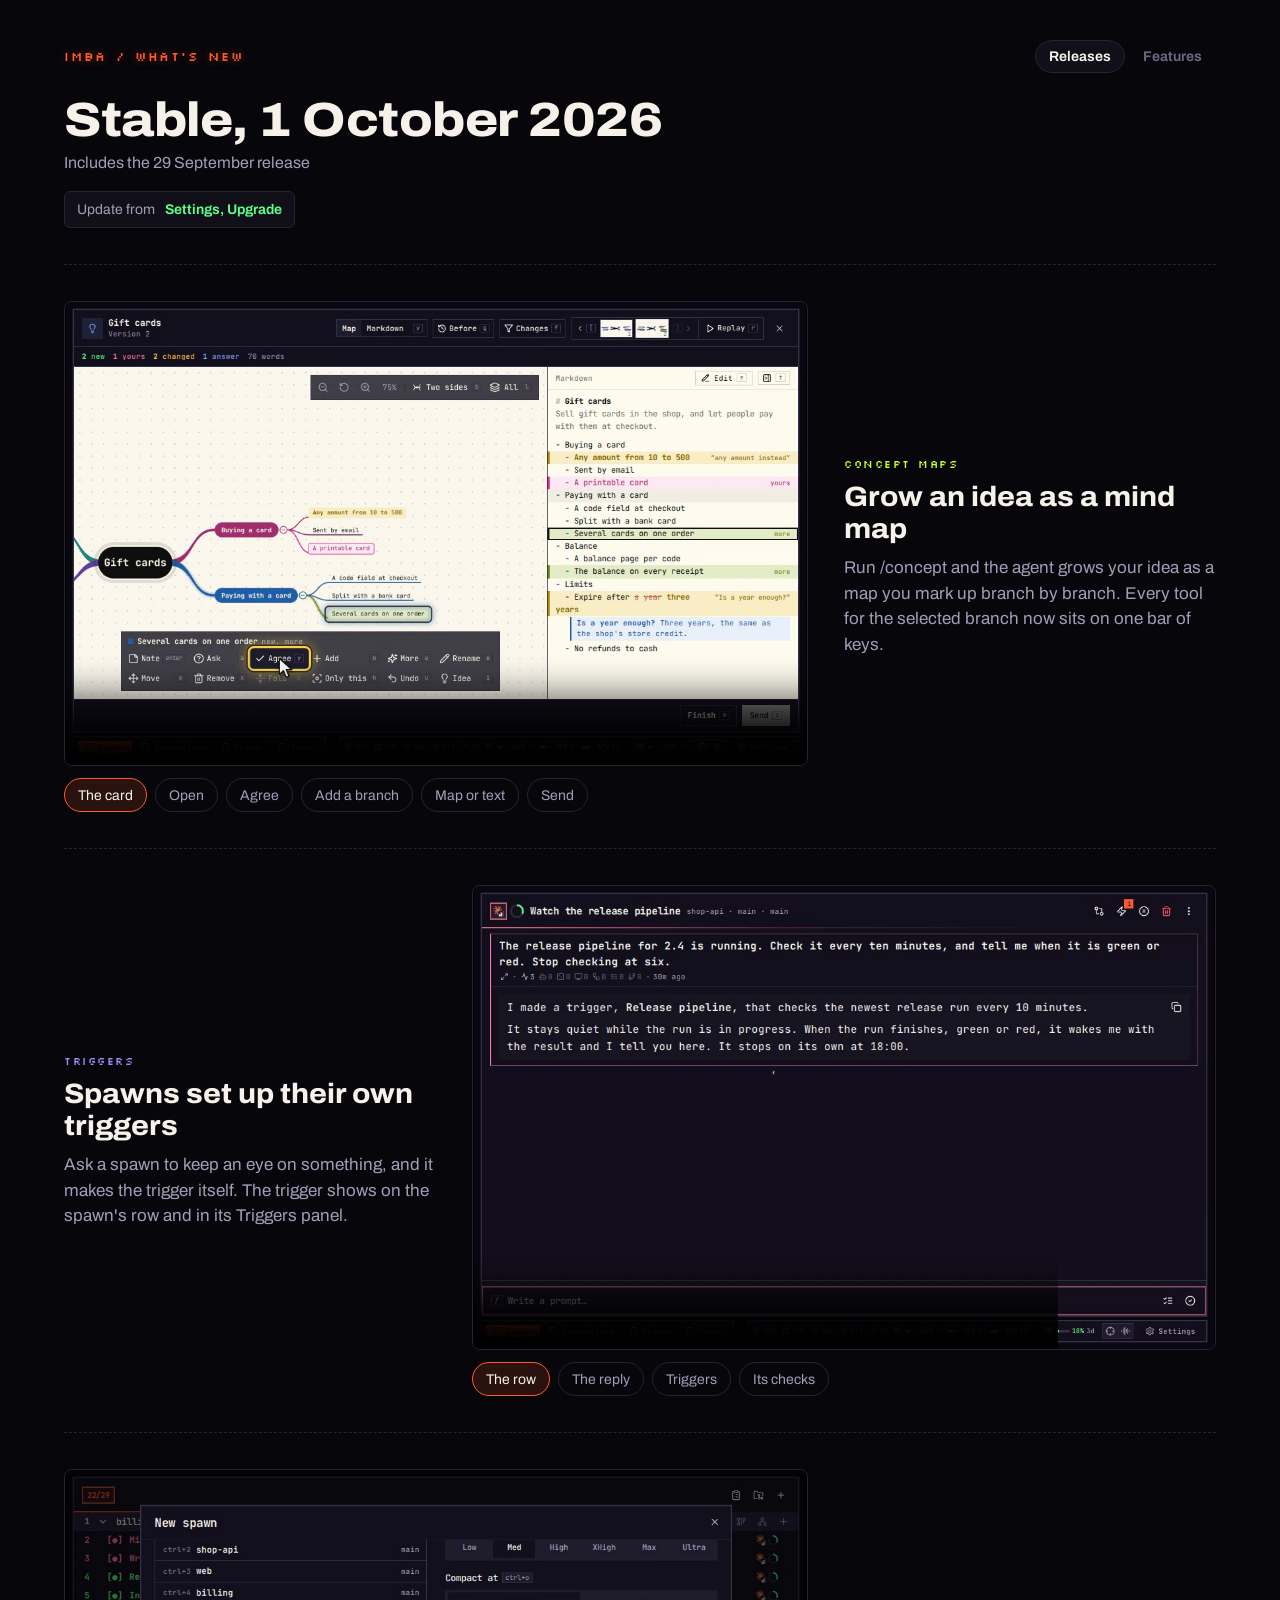
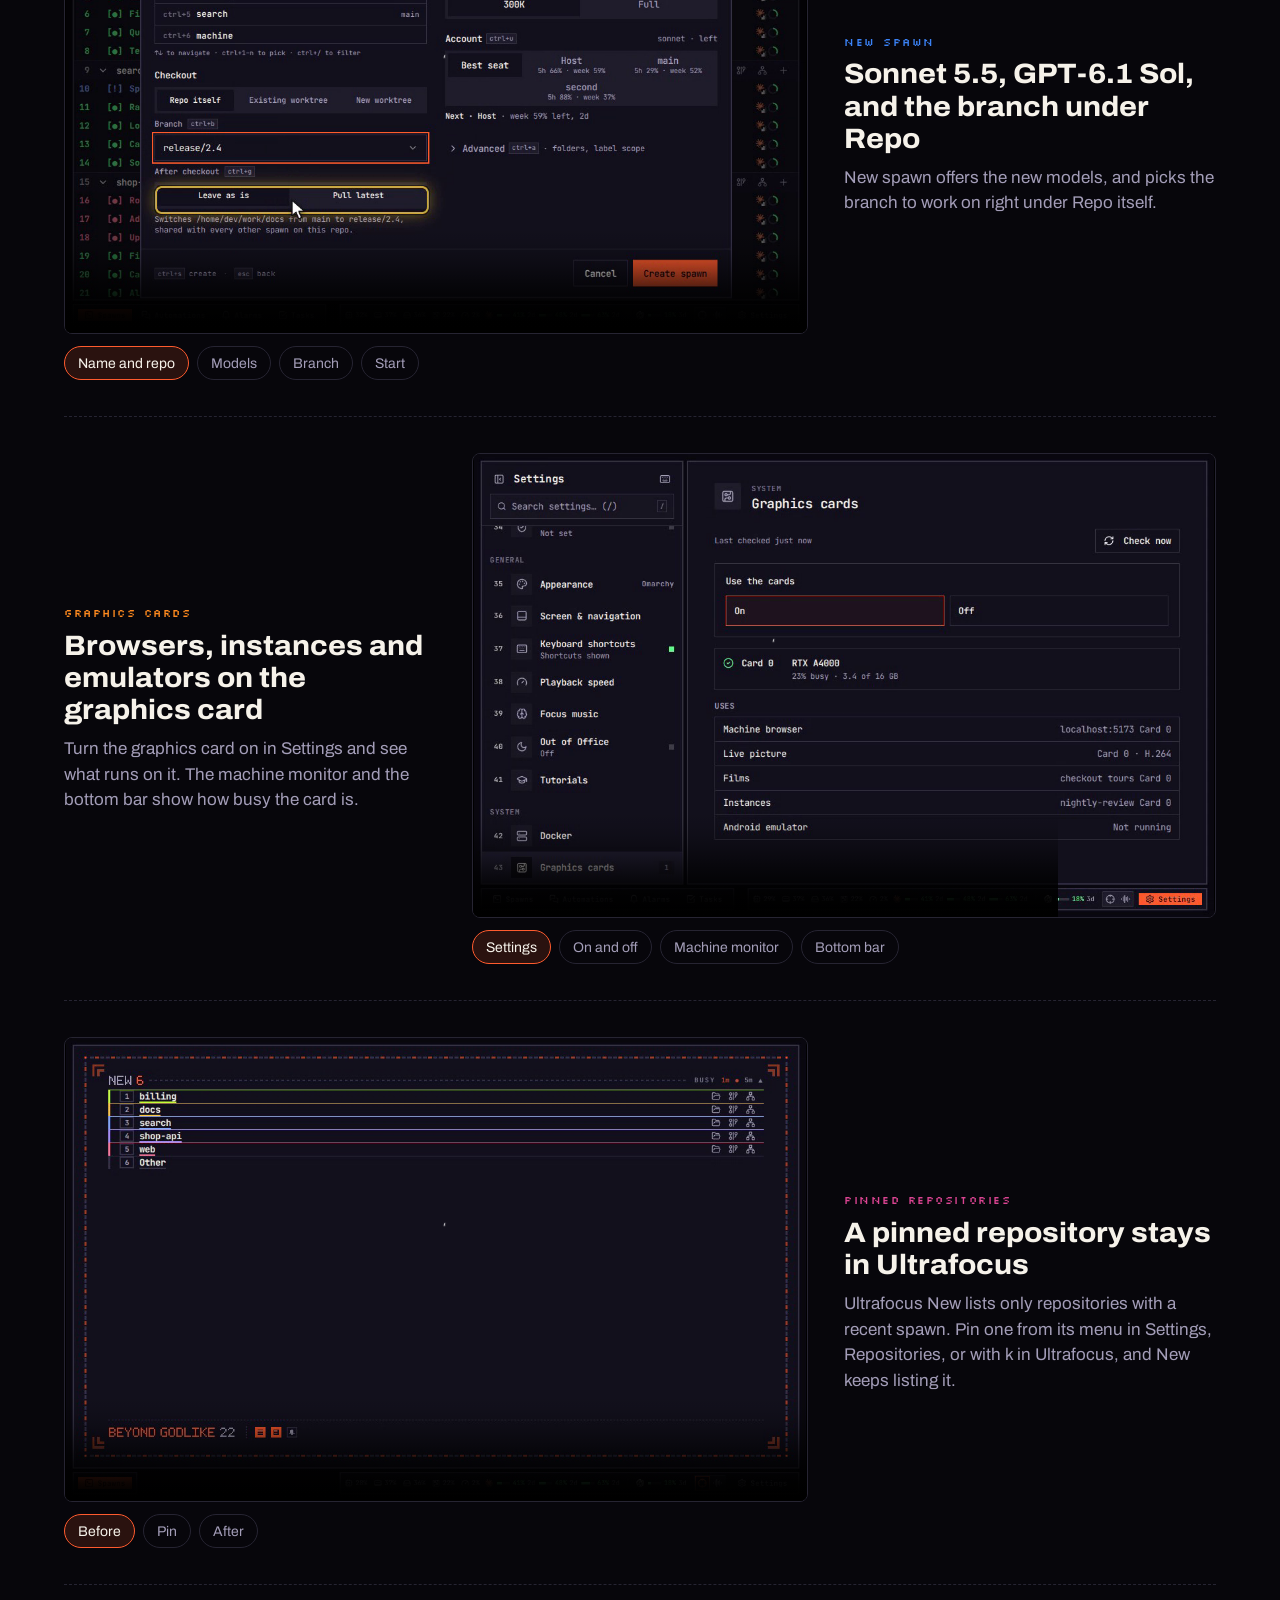
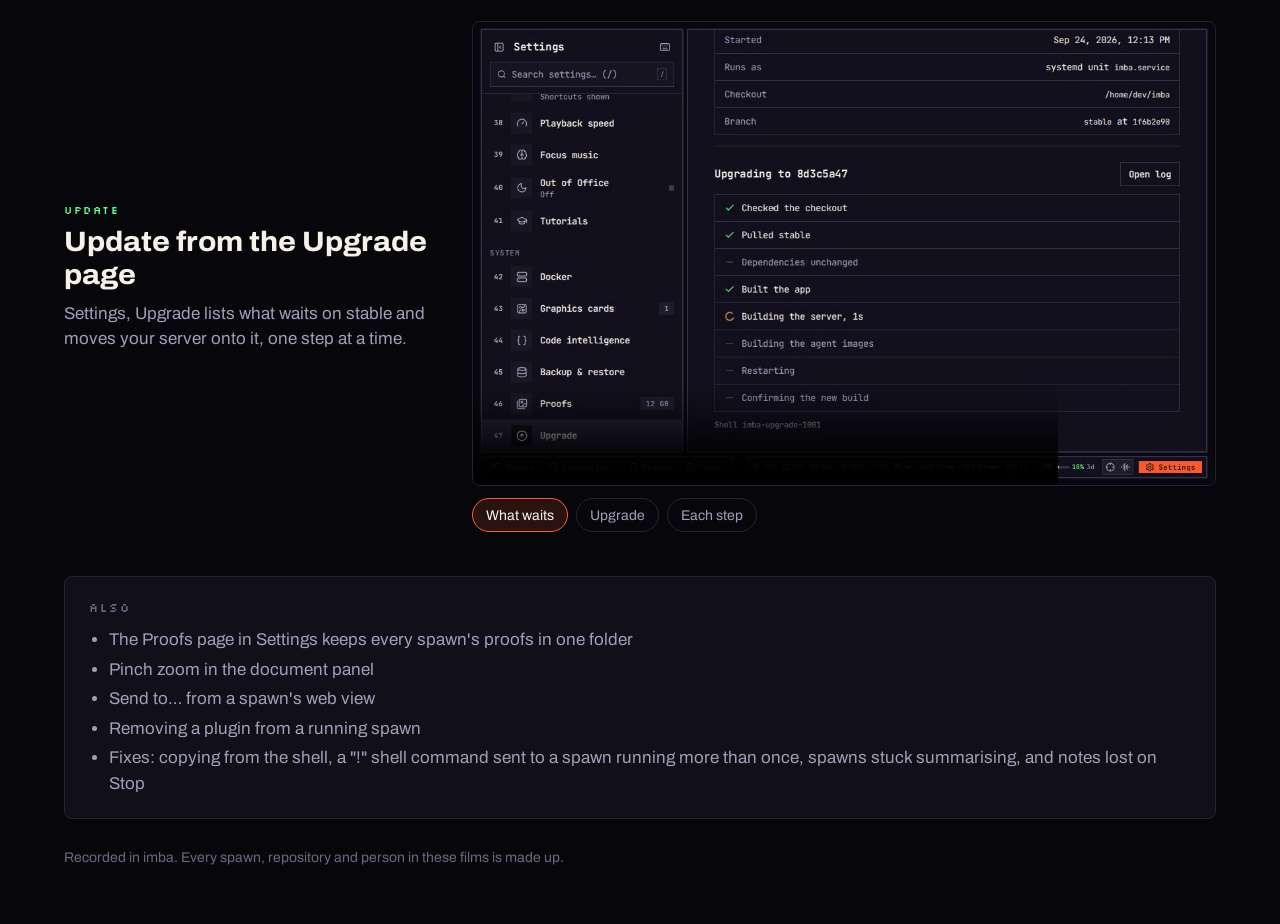
==== commit 9c4f4994: "Document check and document card tutorials: answers, endings, plan only, Bulgarian card, file kinds," ====
--- a/2026-10-01/index.html
+++ b/2026-10-01/index.html
@@ -15,7 +15,7 @@
 <meta name="twitter:card" content="summary_large_image">
 <meta name="theme-color" content="#07060b">
 <link rel="icon" href="data:,">
-<link rel="stylesheet" href="../style.7f202f7d53.css">
+<link rel="stylesheet" href="../style.bd3b09b923.css">
 </head>
 <body>
 <main class="page">
--- a/style.bd3b09b923.css
+++ b/style.bd3b09b923.css
@@ -0,0 +1,241 @@
+/* The colours and type of the imba website, so a release page reads as imba's
+   own. The two fonts are the website's, kept in fonts/. */
+@font-face {
+  font-family: 'Archivo Variable';
+  font-style: normal;
+  font-display: swap;
+  font-weight: 100 900;
+  font-stretch: 62% 125%;
+  src: url(fonts/archivo-latin-wdth-normal.e3a28eade2.woff2) format('woff2-variations');
+}
+@font-face {
+  font-family: 'Silkscreen';
+  font-style: normal;
+  font-display: swap;
+  font-weight: 400;
+  src: url(fonts/silkscreen-latin-400-normal.e6c72ea470.woff2) format('woff2');
+}
+
+:root {
+  --night: #07060b;
+  --panel: #110f18;
+  --line: #262432;
+  --ink: #f6f2ea;
+  --muted: #a39db8;
+  --dim: #6d6882;
+  --signal: #ff5b2e;
+  --research: #c6ff3a;
+  --build: #ff8a1f;
+  --check: #a58bff;
+  --proven: #5dff8a;
+  --plan: #3b82f6;
+  --done: #db4492;
+  --alert: #ff2e4a;
+  --sans: 'Archivo Variable', 'Archivo', system-ui, sans-serif;
+  --pixel: 'Silkscreen', ui-monospace, monospace;
+  --gutter: clamp(16px, 5vw, 64px);
+  color-scheme: dark;
+}
+
+* { box-sizing: border-box; }
+html { background: var(--night); }
+body { margin: 0; background: var(--night); color: var(--ink); font-family: var(--sans); font-size: 17px; line-height: 1.5; -webkit-font-smoothing: antialiased; overflow-x: hidden; }
+a { color: inherit; }
+button { font: inherit; color: inherit; }
+
+.page { max-width: 1320px; margin: 0 auto; padding: 40px var(--gutter) 56px; }
+.top { display: flex; align-items: center; justify-content: space-between; gap: 16px; }
+.brand { font-family: var(--pixel); font-size: 13px; letter-spacing: .14em; text-transform: uppercase; color: var(--signal); text-decoration: none; text-shadow: 0 0 10px rgba(255, 91, 46, .45); white-space: nowrap; }
+/* The two tabs of the site: Releases and Features. */
+.tabs { display: flex; gap: 4px; }
+.tabs a { font-size: 14px; font-weight: 650; color: var(--dim); text-decoration: none; padding: 5px 13px; border: 1px solid transparent; border-radius: 999px; white-space: nowrap; transition: color .2s, border-color .2s; }
+.tabs a:hover { color: var(--ink); }
+.tabs a[data-on] { color: var(--ink); border-color: var(--line); background: var(--panel); }
+
+h1 { margin: 22px 0 6px; font-size: clamp(30px, 5vw, 48px); line-height: 1.05; font-weight: 800; font-stretch: 112%; letter-spacing: -.01em; }
+.covers { margin: 0; color: var(--muted); font-size: 16px; }
+.update { margin: 16px 0 8px; display: inline-flex; flex-wrap: wrap; gap: 6px 10px; align-items: center; border: 1px solid var(--line); background: var(--panel); padding: 7px 12px; border-radius: 6px; font-size: 14px; color: var(--muted); }
+.update b { color: var(--proven); font-weight: 650; }
+
+/* A feature page opens on the idea behind the feature, set larger than the
+   words beside the films, and why the idea is needed. */
+.idea { margin: 0; max-width: 40em; font-size: clamp(19px, 2.1vw, 23px); line-height: 1.4; font-weight: 600; color: var(--ink); }
+.why { margin: 12px 0 0; max-width: 42em; color: var(--muted); line-height: 1.55; }
+.touch { margin: 8px 0 0; color: var(--dim); font-size: 14px; }
+.rest { margin: 22px 0 0; color: var(--muted); }
+
+/* A chapter of a feature page, the way the imba website explains imba: the
+   trap the reader's mind falls into, then the part of the feature that answers
+   it beside its film or pictures. */
+.chapter { display: grid; grid-template-columns: minmax(0, 1fr) minmax(0, 1.45fr); gap: 40px; align-items: start; padding: 44px 0; border-top: 1px dashed var(--line); }
+.chapter:first-of-type { margin-top: 32px; }
+.chapter.wide { grid-template-columns: minmax(0, 1fr); gap: 28px; }
+.chapter.wide .words { max-width: 720px; }
+.step { display: flex; align-items: center; gap: 10px; margin: 0 0 16px; font-family: var(--pixel); font-size: 12px; letter-spacing: .12em; text-transform: uppercase; color: var(--signal); }
+.step b { font-weight: 400; color: var(--night); background: var(--signal); padding: 2px 6px 1px; }
+.trap { margin: 0 0 20px; padding: 2px 0 2px 16px; border-left: 3px solid var(--alert); }
+.trap p { margin: 0; }
+.trap .tl { margin-bottom: 6px; font-family: var(--pixel); font-size: 11px; letter-spacing: .16em; text-transform: uppercase; color: var(--alert); }
+.trap .thought { margin-bottom: 6px; font-size: clamp(20px, 2.1vw, 26px); font-weight: 750; font-style: italic; line-height: 1.2; }
+.trap .bias { font-size: 15px; line-height: 1.45; color: var(--muted); }
+.trap .bias b { color: #d6d1e6; font-weight: 650; }
+.chapter h2, .traps h2, .reference h2 { margin: 0 0 12px; font-size: clamp(26px, 3vw, 36px); line-height: 1.05; font-weight: 800; font-stretch: 108%; }
+.chapter h2 span, .traps h2 span, .reference h2 span { color: var(--signal); }
+.say { margin: 0; color: var(--muted); }
+.keyrow { display: flex; flex-wrap: wrap; gap: 8px 18px; margin: 16px 0 0; font-size: 14px; color: var(--muted); }
+.keyrow span { white-space: nowrap; }
+/* How many spawns wait and work once the chapter is done. */
+.counts { display: flex; flex-wrap: wrap; gap: 8px; margin: 16px 0 0; }
+.counts span { white-space: nowrap; font-family: ui-monospace, 'SFMono-Regular', Menlo, monospace; font-size: 13px; font-weight: 600; border: 1px solid var(--line); border-radius: 999px; padding: 2px 11px; background: var(--panel); }
+.counts .waiting { color: var(--signal); border-color: rgba(255, 91, 46, .5); }
+.counts .working { color: var(--proven); border-color: rgba(93, 255, 138, .35); }
+.closer { margin: 18px 0 0; color: var(--ink); }
+
+/* A chapter's pictures: stills of the screen, two of them side by side with
+   the key that turns the first into the second between them. */
+.pictures { min-width: 0; }
+.pictures figure { margin: 0; min-width: 0; }
+.pictures img { display: block; max-width: 100%; height: auto; margin: 0 auto; border: 1px solid var(--line); border-radius: 8px; background: #000; }
+.pictures figcaption { margin-top: 10px; font-size: 14px; line-height: 1.4; color: var(--muted); }
+.pictures figcaption b { display: block; color: var(--ink); font-weight: 700; }
+.pair { display: grid; grid-template-columns: minmax(0, 1fr) auto minmax(0, 1fr); gap: 20px; align-items: start; }
+.pair img { width: 100%; }
+/* Two pictures with no key between them, such as two endings of one card. */
+.pair.bare { grid-template-columns: minmax(0, 1fr) minmax(0, 1fr); }
+.switch { align-self: center; display: grid; justify-items: center; gap: 6px; font-family: var(--pixel); font-size: 22px; line-height: 1; color: var(--signal); }
+
+/* The recap: every trap struck through beside its answer. */
+.traps { margin-top: 8px; padding-top: 44px; border-top: 1px solid var(--line); }
+.kick { display: flex; align-items: center; gap: 10px; margin: 0 0 14px; font-family: var(--pixel); font-size: 12px; letter-spacing: .12em; text-transform: uppercase; color: var(--signal); }
+.kick::before { content: ''; width: 8px; height: 8px; background: var(--signal); box-shadow: 0 0 10px var(--signal); }
+.trap-cards { list-style: none; margin: 22px 0 0; padding: 0; display: grid; grid-template-columns: repeat(3, minmax(0, 1fr)); gap: 14px; }
+.trap-cards li { display: flex; flex-direction: column; gap: 8px; padding: 18px 20px; border: 1px solid var(--line); border-radius: 8px; background: var(--panel); }
+.trap-cards .no { font-family: var(--pixel); font-size: 11px; letter-spacing: .12em; text-transform: uppercase; color: var(--signal); }
+.trap-cards s { font-size: 18px; font-weight: 750; font-style: italic; line-height: 1.25; text-decoration-color: var(--alert); text-decoration-thickness: 2px; }
+.trap-cards small { font-family: var(--pixel); font-size: 10px; letter-spacing: .1em; text-transform: uppercase; color: var(--dim); }
+.trap-cards .fix { display: flex; justify-content: space-between; align-items: center; gap: 10px; margin-top: auto; padding-top: 10px; border-top: 1px solid var(--line); color: #d6d1e6; font-size: 15px; font-weight: 650; }
+.trap-cards .caps { white-space: nowrap; }
+
+/* Every key and button, after the story: a group to a heading, and a row to a
+   control, its keys and what it does. A phone puts the control and its keys on
+   one line and what it does under them. */
+.reference { margin-top: 44px; padding-top: 44px; border-top: 1px solid var(--line); }
+.reference > .say { max-width: 42em; }
+.ref-group { margin-top: 30px; }
+.ref-group h3 { margin: 0 0 10px; font-family: var(--pixel); font-size: 12px; font-weight: 400; letter-spacing: .14em; text-transform: uppercase; color: var(--dim); }
+.ref-group > p { margin: 0 0 12px; max-width: 42em; color: var(--muted); font-size: 15px; }
+.ref-rows { list-style: none; margin: 0; padding: 0; border: 1px solid var(--line); border-radius: 8px; background: var(--panel); }
+.ref-rows li { display: grid; grid-template-columns: minmax(0, 16rem) 9.5rem minmax(0, 1fr); gap: 18px; align-items: baseline; padding: 11px 18px; }
+.ref-rows li + li { border-top: 1px dashed var(--line); }
+.ref-rows .press { color: var(--ink); font-weight: 650; }
+.ref-rows .caps { white-space: nowrap; color: var(--dim); }
+.ref-rows .caps i { font-style: normal; font-size: 13px; }
+.ref-rows .does { color: var(--muted); }
+
+/* One feature to a row: its film on one side, its words on the other,
+   swapping sides down the page. */
+.feature { display: grid; grid-template-columns: minmax(0, 2fr) minmax(0, 1fr); gap: 36px; align-items: center; padding: 36px 0; border-top: 1px dashed var(--line); }
+.feature:first-of-type { margin-top: 28px; }
+.feature:nth-of-type(even) { grid-template-columns: minmax(0, 1fr) minmax(0, 2fr); }
+.feature:nth-of-type(even) .film { order: 2; }
+.tag { font-family: var(--pixel); font-size: 11px; letter-spacing: .14em; text-transform: uppercase; }
+.feature:nth-of-type(6n+1) .tag { color: var(--research); }
+.feature:nth-of-type(6n+2) .tag { color: var(--check); }
+.feature:nth-of-type(6n+3) .tag { color: var(--plan); }
+.feature:nth-of-type(6n+4) .tag { color: var(--build); }
+.feature:nth-of-type(6n+5) .tag { color: var(--done); }
+.feature:nth-of-type(6n) .tag { color: var(--proven); }
+h2 { margin: 8px 0 10px; font-size: clamp(21px, 2.4vw, 28px); line-height: 1.15; font-weight: 750; font-stretch: 106%; }
+.feature p { margin: 0; color: var(--muted); }
+
+.film { margin: 0; min-width: 0; }
+.film video { display: block; width: 100%; height: auto; aspect-ratio: 1120 / 700; background: #000; border: 1px solid var(--line); border-radius: 8px; }
+/* The phone cut is a whole phone screen: it keeps to most of the screen's
+   height, so the strip under it stays in view. */
+.film[data-cut='phone'] video { width: min(100%, calc(72svh * 390 / 844)); aspect-ratio: 390 / 844; margin: 0 auto; }
+.steps { list-style: none; margin: 0; padding: 12px 0 0; display: flex; flex-wrap: wrap; gap: 8px; }
+.film[data-cut='phone'] .steps { justify-content: center; }
+.steps button { min-height: 34px; border: 1px solid var(--line); background: transparent; color: var(--muted); border-radius: 999px; padding: 4px 13px; font-size: 14px; cursor: pointer; transition: border-color .2s, background .2s, color .2s; }
+.steps button:hover { border-color: var(--ink); }
+.steps .past button { color: var(--ink); }
+.steps .now button { border-color: var(--signal); color: var(--ink); background: rgba(255, 91, 46, .14); }
+
+.also { margin-top: 8px; padding: 22px 24px; border: 1px solid var(--line); background: var(--panel); border-radius: 8px; }
+.also h3 { margin: 0 0 10px; font-family: var(--pixel); font-size: 12px; font-weight: 400; letter-spacing: .14em; text-transform: uppercase; color: var(--dim); }
+.also ul { margin: 0; padding-left: 20px; color: var(--muted); }
+.also li + li { margin-top: 4px; }
+
+kbd { font-family: ui-monospace, 'SFMono-Regular', Menlo, monospace; font-size: 13px; color: var(--ink); background: var(--night); border: 1px solid var(--line); border-bottom-width: 2px; border-radius: 5px; padding: 1px 7px; white-space: nowrap; }
+
+/* The Features tab: every feature in a table, each opening its page. */
+.features { width: 100%; margin-top: 28px; border-collapse: separate; border-spacing: 0; border: 1px solid var(--line); border-radius: 10px; background: var(--panel); overflow: hidden; }
+.features th { text-align: left; padding: 12px 20px; font-size: 13px; font-weight: 650; color: var(--dim); border-bottom: 1px solid var(--line); }
+.features td { padding: 20px; color: var(--muted); vertical-align: middle; }
+.features tr + tr td { border-top: 1px dashed var(--line); }
+.features .name a { display: grid; gap: 10px; width: 260px; text-decoration: none; font-size: 21px; font-weight: 750; font-stretch: 106%; color: var(--ink); }
+.features .name a:hover span { color: var(--signal); }
+.features .name img { display: block; width: 100%; height: auto; border: 1px solid var(--line); border-radius: 6px; }
+.features .count { white-space: nowrap; color: var(--dim); font-size: 14px; }
+
+.note { margin: 28px 0 0; color: var(--dim); font-size: 14px; }
+
+/* The front page: every release, newest first. */
+.releases { list-style: none; margin: 28px 0 0; padding: 0; display: grid; gap: 16px; }
+.release { display: grid; grid-template-columns: minmax(0, 1fr) minmax(0, 1.2fr); gap: 28px; align-items: center; padding: 22px; border: 1px solid var(--line); background: var(--panel); border-radius: 10px; text-decoration: none; transition: border-color .2s; }
+.release:hover { border-color: var(--signal); }
+.release img { display: block; width: 100%; height: auto; border: 1px solid var(--line); border-radius: 6px; }
+.release h2 { margin-top: 0; }
+.release .covers { font-size: 15px; }
+.release ul { margin: 14px 0 0; padding: 0; list-style: none; display: flex; flex-wrap: wrap; gap: 8px; }
+.release li { border: 1px solid var(--line); border-radius: 999px; padding: 3px 11px; font-size: 13px; color: var(--muted); }
+.release .open { display: inline-block; margin-top: 16px; font-weight: 650; color: var(--signal); }
+
+@media (max-width: 899px) {
+  .feature, .feature:nth-of-type(even) { grid-template-columns: minmax(0, 1fr); gap: 16px; padding: 28px 0; }
+  .feature:nth-of-type(even) .film { order: 0; }
+  .release { grid-template-columns: minmax(0, 1fr); gap: 16px; padding: 16px; }
+  .chapter { grid-template-columns: minmax(0, 1fr); gap: 22px; padding: 32px 0; }
+  .trap-cards { grid-template-columns: repeat(2, minmax(0, 1fr)); }
+}
+@media (max-width: 699px) {
+  body { font-size: 16px; }
+  .page { padding-top: 24px; }
+  .steps { gap: 6px; }
+  .steps button { min-height: 32px; padding: 3px 11px; font-size: 13px; }
+  .also { padding: 16px; }
+  .tabs a { padding: 4px 10px; font-size: 13px; }
+  .idea { font-size: 18px; }
+  .why { font-size: 15px; }
+  .trap .bias { font-size: 14px; }
+  .chapter { padding: 28px 0; }
+  .chapter:first-of-type { margin-top: 24px; }
+  /* A phone's stills stand side by side with only the arrow between them;
+     on a phone the key is the crosshair on the bar. */
+  .pair { gap: 8px; }
+  .switch kbd { display: none; }
+  .switch { font-size: 18px; }
+  .pictures figcaption { font-size: 13px; }
+  .traps { padding-top: 32px; }
+  .trap-cards { grid-template-columns: minmax(0, 1fr); gap: 10px; }
+  .trap-cards li { padding: 14px 16px; }
+  .trap-cards s { font-size: 17px; }
+  .reference { margin-top: 32px; padding-top: 32px; }
+  .ref-group { margin-top: 24px; }
+  .ref-rows li { grid-template-columns: minmax(0, 1fr) auto; gap: 4px 12px; padding: 10px 14px; }
+  .ref-rows .press:empty { display: none; }
+  .ref-rows .press:empty + .caps { grid-column: 1 / -1; }
+  .ref-rows .does { grid-column: 1 / -1; font-size: 15px; }
+  /* On a phone each feature is a block of its own: picture, words, count. */
+  .features thead { position: absolute; width: 1px; height: 1px; overflow: hidden; clip: rect(0 0 0 0); }
+  .features tr, .features td { display: block; }
+  /* Stacked cells would each draw the row's line; one line above the block. */
+  .features tr + tr td { border-top: 0; }
+  .features tr + tr { border-top: 1px dashed var(--line); }
+  .features td { padding: 0 16px 12px; }
+  .features td.name { padding-top: 16px; }
+  .features .name a { width: auto; }
+}
+@media (prefers-reduced-motion: reduce) {
+  .steps button, .release, .tabs a { transition: none; }
+  .kick::before { box-shadow: none; }
+}
